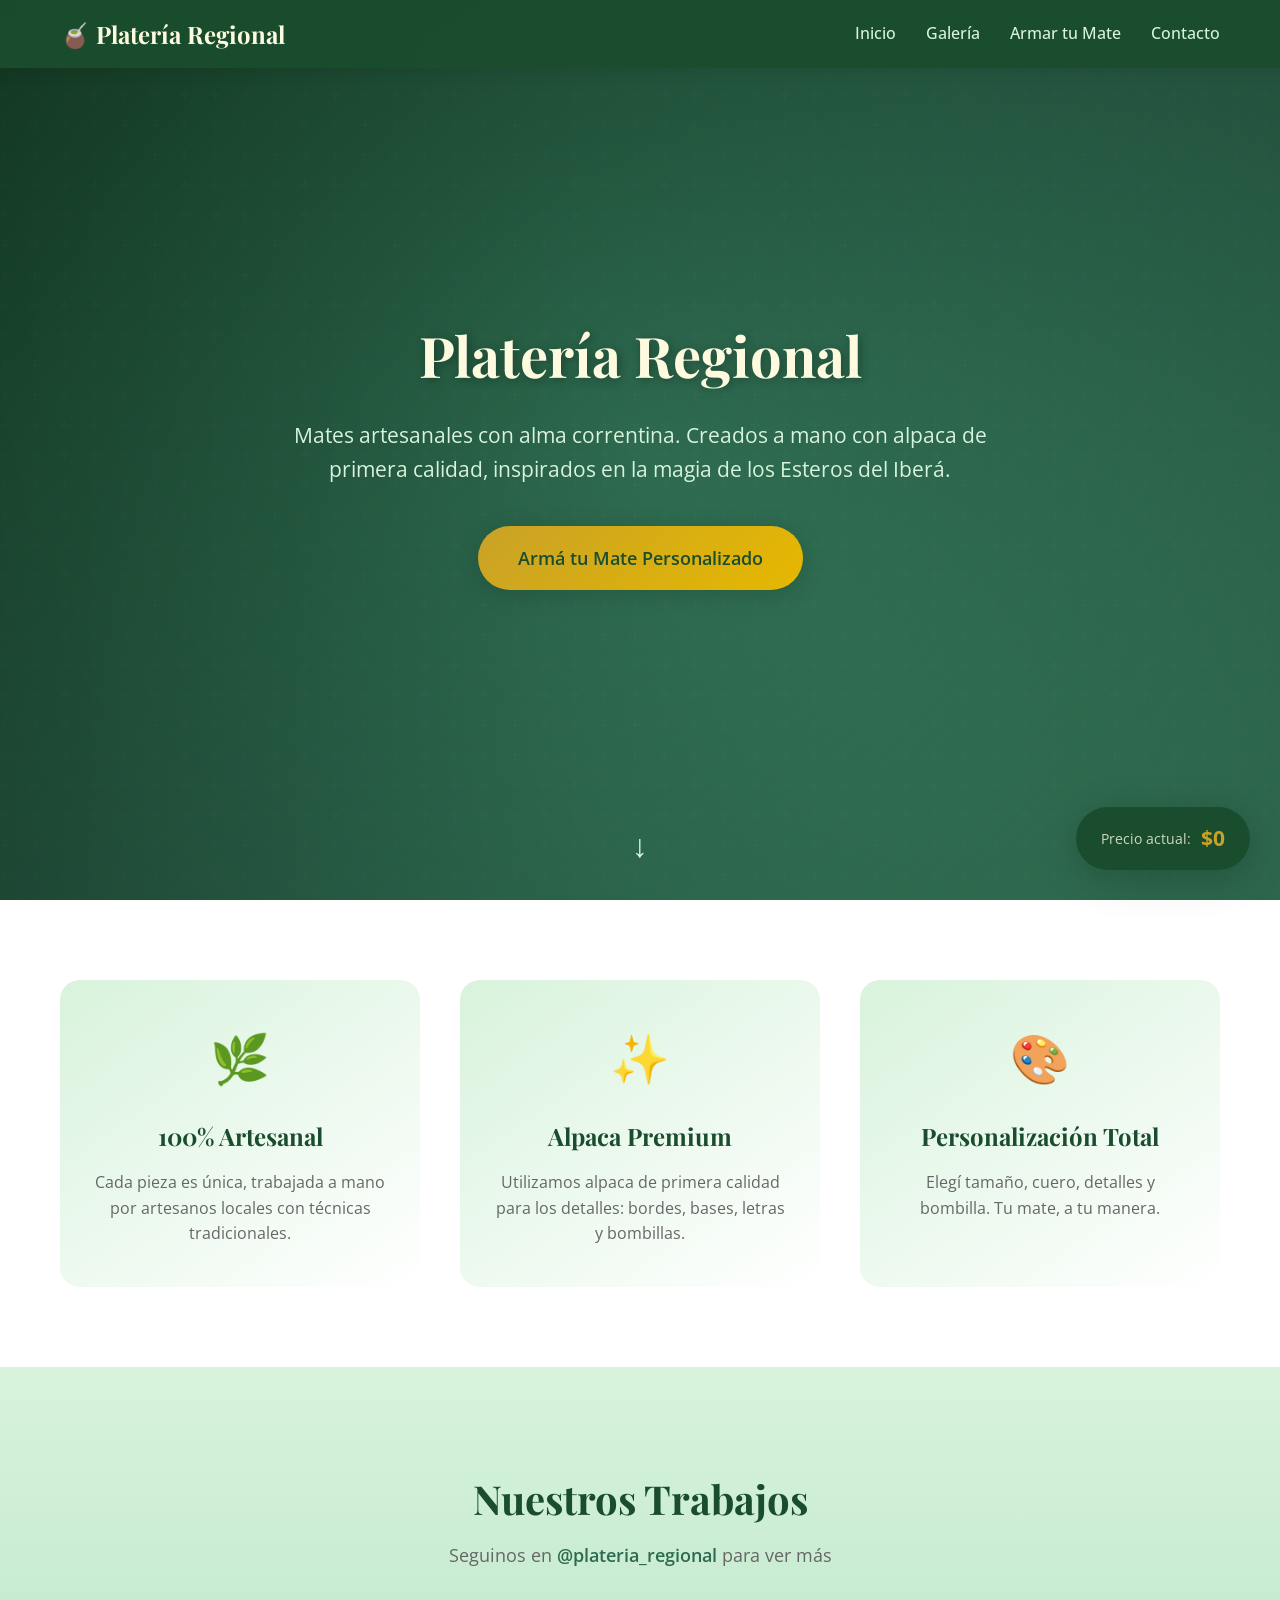
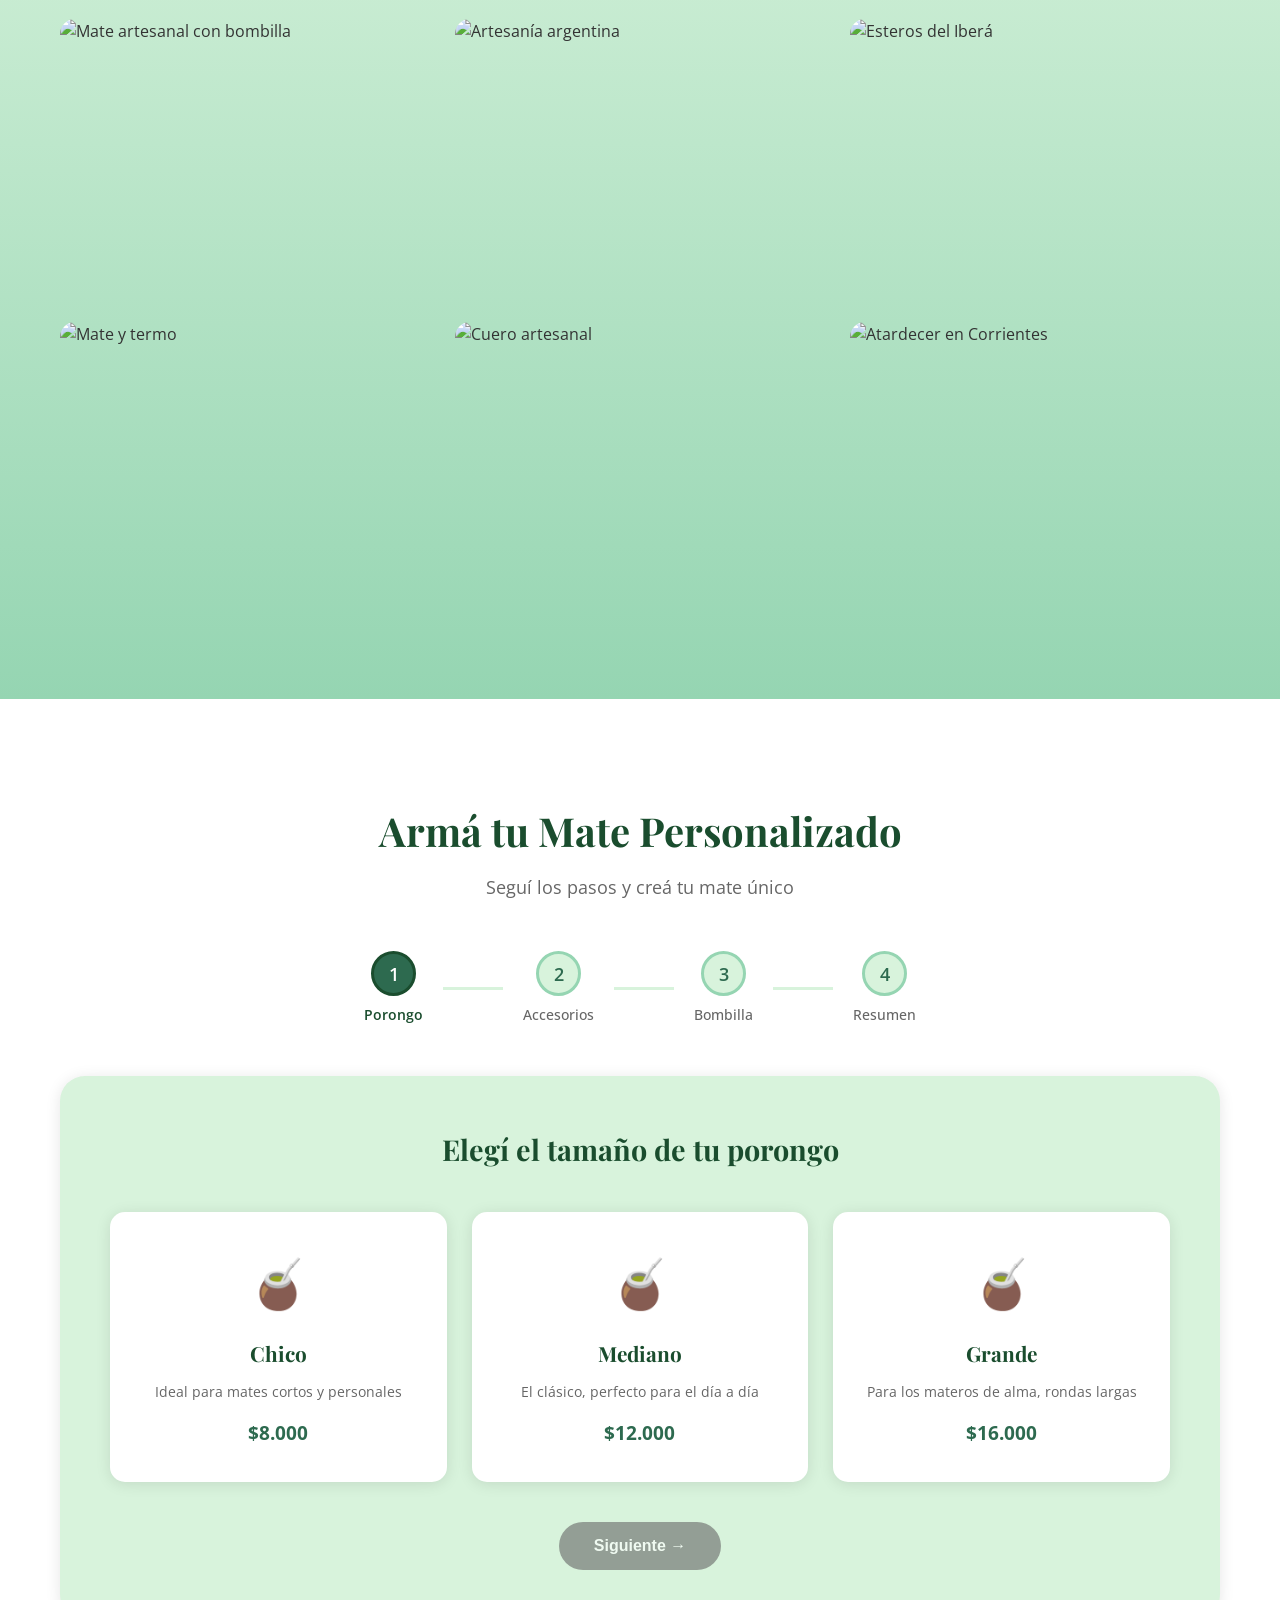
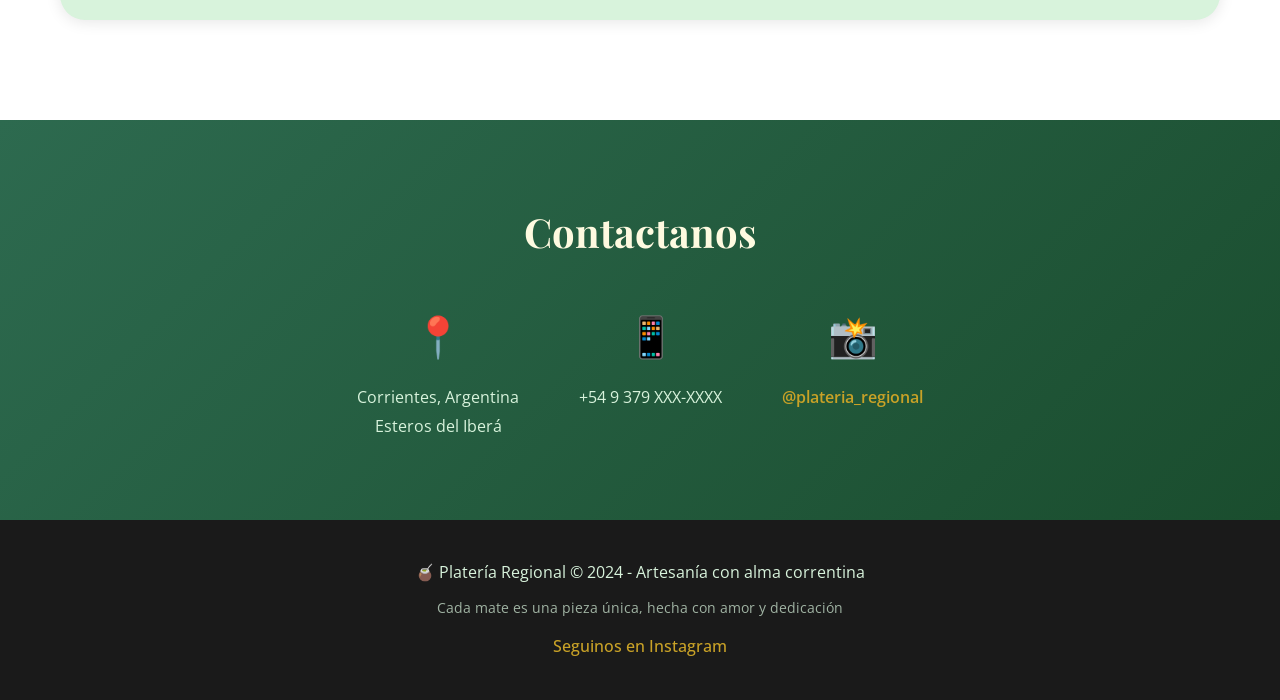
==== index.html @ 60c01aae "Platería Regional - página de venta de mates artesanales" ====
<!DOCTYPE html>
<html lang="es">
<head>
    <meta charset="UTF-8">
    <meta name="viewport" content="width=device-width, initial-scale=1.0">
    <title>Platería Regional - Mates Artesanales en Alpaca</title>
    <link rel="stylesheet" href="styles.css">
    <link rel="preconnect" href="https://fonts.googleapis.com">
    <link rel="preconnect" href="https://fonts.gstatic.com" crossorigin>
    <link href="https://fonts.googleapis.com/css2?family=Playfair+Display:wght@400;600;700&family=Open+Sans:wght@300;400;600&display=swap" rel="stylesheet">
</head>
<body>
    <!-- Navegación -->
    <nav class="navbar">
        <div class="nav-container">
            <a href="#" class="logo">🧉 Platería Regional</a>
            <ul class="nav-links">
                <li><a href="#inicio">Inicio</a></li>
                <li><a href="#galeria">Galería</a></li>
                <li><a href="#configurador">Armar tu Mate</a></li>
                <li><a href="#contacto">Contacto</a></li>
            </ul>
        </div>
    </nav>

    <!-- Hero Section -->
    <section id="inicio" class="hero">
        <div class="hero-overlay"></div>
        <div class="hero-content">
            <h1>Platería Regional</h1>
            <p>Mates artesanales con alma correntina. Creados a mano con alpaca de primera calidad, inspirados en la magia de los Esteros del Iberá.</p>
            <a href="#configurador" class="btn-primary">Armá tu Mate Personalizado</a>
        </div>
        <div class="scroll-indicator">
            <span>↓</span>
        </div>
    </section>

    <!-- Características -->
    <section class="features">
        <div class="container">
            <div class="feature">
                <div class="feature-icon">🌿</div>
                <h3>100% Artesanal</h3>
                <p>Cada pieza es única, trabajada a mano por artesanos locales con técnicas tradicionales.</p>
            </div>
            <div class="feature">
                <div class="feature-icon">✨</div>
                <h3>Alpaca Premium</h3>
                <p>Utilizamos alpaca de primera calidad para los detalles: bordes, bases, letras y bombillas.</p>
            </div>
            <div class="feature">
                <div class="feature-icon">🎨</div>
                <h3>Personalización Total</h3>
                <p>Elegí tamaño, cuero, detalles y bombilla. Tu mate, a tu manera.</p>
            </div>
        </div>
    </section>

    <!-- Galería -->
    <section id="galeria" class="gallery">
        <div class="container">
            <h2 class="section-title">Nuestros Trabajos</h2>
            <p class="section-subtitle">Seguinos en <a href="https://www.instagram.com/plateria_regional/" target="_blank" rel="noopener">@plateria_regional</a> para ver más</p>
            <div class="gallery-grid">
                <div class="gallery-item">
                    <img src="https://images.unsplash.com/photo-1585401738822-21e9e3a77b44?w=400&h=300&fit=crop" alt="Mate artesanal con bombilla">
                    <div class="gallery-overlay">
                        <span>Mates con detalles en alpaca</span>
                    </div>
                </div>
                <div class="gallery-item">
                    <img src="https://images.unsplash.com/photo-1558642452-9d2a7deb7f62?w=400&h=300&fit=crop" alt="Artesanía argentina">
                    <div class="gallery-overlay">
                        <span>Tradición en cada sorbo</span>
                    </div>
                </div>
                <div class="gallery-item">
                    <img src="https://images.unsplash.com/photo-1609205807107-2844b2d0cf04?w=400&h=300&fit=crop" alt="Esteros del Iberá">
                    <div class="gallery-overlay">
                        <span>Inspirados en el Iberá</span>
                    </div>
                </div>
                <div class="gallery-item">
                    <img src="https://images.unsplash.com/photo-1603569283847-aa295f0d016a?w=400&h=300&fit=crop" alt="Mate y termo">
                    <div class="gallery-overlay">
                        <span>El ritual del mate</span>
                    </div>
                </div>
                <div class="gallery-item">
                    <img src="https://images.unsplash.com/photo-1544550581-5f7ceaf7f992?w=400&h=300&fit=crop" alt="Cuero artesanal">
                    <div class="gallery-overlay">
                        <span>Forrado en cuero premium</span>
                    </div>
                </div>
                <div class="gallery-item">
                    <img src="https://images.unsplash.com/photo-1590080875515-8a3a8dc5735e?w=400&h=300&fit=crop" alt="Atardecer en Corrientes">
                    <div class="gallery-overlay">
                        <span>Atardeceres correntinos</span>
                    </div>
                </div>
            </div>
        </div>
    </section>

    <!-- Configurador de Mate -->
    <section id="configurador" class="configurator">
        <div class="container">
            <h2 class="section-title">Armá tu Mate Personalizado</h2>
            <p class="section-subtitle">Seguí los pasos y creá tu mate único</p>
            
            <!-- Progress Bar -->
            <div class="progress-bar">
                <div class="progress-step active" data-step="1">
                    <div class="step-number">1</div>
                    <span>Porongo</span>
                </div>
                <div class="progress-line"></div>
                <div class="progress-step" data-step="2">
                    <div class="step-number">2</div>
                    <span>Accesorios</span>
                </div>
                <div class="progress-line"></div>
                <div class="progress-step" data-step="3">
                    <div class="step-number">3</div>
                    <span>Bombilla</span>
                </div>
                <div class="progress-line"></div>
                <div class="progress-step" data-step="4">
                    <div class="step-number">4</div>
                    <span>Resumen</span>
                </div>
            </div>

            <!-- Configurator Steps -->
            <div class="configurator-content">
                <!-- Paso 1: Tamaño del Porongo -->
                <div class="config-step active" id="step1">
                    <h3>Elegí el tamaño de tu porongo</h3>
                    <div class="options-grid size-options">
                        <div class="option-card" data-value="chico" data-price="8000">
                            <div class="option-icon">🧉</div>
                            <h4>Chico</h4>
                            <p>Ideal para mates cortos y personales</p>
                            <span class="price">$8.000</span>
                        </div>
                        <div class="option-card" data-value="mediano" data-price="12000">
                            <div class="option-icon">🧉</div>
                            <h4>Mediano</h4>
                            <p>El clásico, perfecto para el día a día</p>
                            <span class="price">$12.000</span>
                        </div>
                        <div class="option-card" data-value="grande" data-price="16000">
                            <div class="option-icon">🧉</div>
                            <h4>Grande</h4>
                            <p>Para los materos de alma, rondas largas</p>
                            <span class="price">$16.000</span>
                        </div>
                    </div>
                    <div class="step-navigation">
                        <button type="button" class="btn-next" onclick="nextStep()" disabled>Siguiente →</button>
                    </div>
                </div>

                <!-- Paso 2: Accesorios de Alpaca -->
                <div class="config-step" id="step2">
                    <h3>Personalizá con accesorios de alpaca</h3>
                    
                    <div class="accessory-group">
                        <h4>Cuero</h4>
                        <div class="options-row">
                            <div class="option-card small" data-category="cuero" data-value="sin" data-price="0">
                                <span class="option-label">Sin cuero</span>
                                <span class="price">+$0</span>
                            </div>
                            <div class="option-card small" data-category="cuero" data-value="marron" data-price="3000">
                                <span class="option-label">🟤 Marrón</span>
                                <span class="price">+$3.000</span>
                            </div>
                            <div class="option-card small" data-category="cuero" data-value="negro" data-price="3000">
                                <span class="option-label">⚫ Negro</span>
                                <span class="price">+$3.000</span>
                            </div>
                            <div class="option-card small" data-category="cuero" data-value="natural" data-price="3500">
                                <span class="option-label">🟡 Natural</span>
                                <span class="price">+$3.500</span>
                            </div>
                        </div>
                    </div>

                    <div class="accessory-group">
                        <h4>Borde de Alpaca</h4>
                        <div class="options-row">
                            <div class="option-card small" data-category="borde" data-value="sin" data-price="0">
                                <span class="option-label">Sin borde</span>
                                <span class="price">+$0</span>
                            </div>
                            <div class="option-card small" data-category="borde" data-value="simple" data-price="2500">
                                <span class="option-label">✨ Simple</span>
                                <span class="price">+$2.500</span>
                            </div>
                            <div class="option-card small" data-category="borde" data-value="labrado" data-price="4000">
                                <span class="option-label">🌟 Labrado</span>
                                <span class="price">+$4.000</span>
                            </div>
                        </div>
                    </div>

                    <div class="accessory-group">
                        <h4>Base de Alpaca</h4>
                        <div class="options-row">
                            <div class="option-card small" data-category="base" data-value="sin" data-price="0">
                                <span class="option-label">Sin base</span>
                                <span class="price">+$0</span>
                            </div>
                            <div class="option-card small" data-category="base" data-value="simple" data-price="2000">
                                <span class="option-label">✨ Simple</span>
                                <span class="price">+$2.000</span>
                            </div>
                            <div class="option-card small" data-category="base" data-value="labrada" data-price="3500">
                                <span class="option-label">🌟 Labrada</span>
                                <span class="price">+$3.500</span>
                            </div>
                        </div>
                    </div>

                    <div class="accessory-group">
                        <h4>Letras en Alpaca</h4>
                        <div class="options-row letters-row">
                            <div class="option-card small" data-category="letras" data-value="sin" data-price="0">
                                <span class="option-label">Sin letras</span>
                                <span class="price">+$0</span>
                            </div>
                            <div class="option-card small" data-category="letras" data-value="1" data-price="1500">
                                <span class="option-label">1 Letra</span>
                                <span class="price">+$1.500</span>
                            </div>
                            <div class="option-card small" data-category="letras" data-value="2" data-price="2500">
                                <span class="option-label">2 Letras</span>
                                <span class="price">+$2.500</span>
                            </div>
                            <div class="option-card small" data-category="letras" data-value="3" data-price="3500">
                                <span class="option-label">3 Letras</span>
                                <span class="price">+$3.500</span>
                            </div>
                        </div>
                        <div class="letter-input hidden" id="letterInput">
                            <label>Ingresá las letras:</label>
                            <input type="text" id="letrasTexto" maxlength="3" placeholder="ABC">
                        </div>
                    </div>

                    <div class="step-navigation">
                        <button type="button" class="btn-prev" onclick="prevStep()">← Anterior</button>
                        <button type="button" class="btn-next" onclick="nextStep()">Siguiente →</button>
                    </div>
                </div>

                <!-- Paso 3: Bombilla -->
                <div class="config-step" id="step3">
                    <h3>Elegí tu bombilla de alpaca</h3>
                    
                    <div class="accessory-group">
                        <h4>Tipo de Bombilla</h4>
                        <div class="options-row">
                            <div class="option-card" data-category="bombilla-tipo" data-value="recta" data-price="4000">
                                <div class="option-icon">|</div>
                                <span class="option-label">Recta</span>
                                <span class="price">$4.000</span>
                            </div>
                            <div class="option-card" data-category="bombilla-tipo" data-value="doblada" data-price="4500">
                                <div class="option-icon">⌐</div>
                                <span class="option-label">Doblada</span>
                                <span class="price">$4.500</span>
                            </div>
                        </div>
                    </div>

                    <div class="accessory-group">
                        <h4>Esferas Decorativas</h4>
                        <div class="options-row">
                            <div class="option-card small" data-category="esferas" data-value="sin" data-price="0">
                                <span class="option-label">Sin esferas</span>
                                <span class="price">+$0</span>
                            </div>
                            <div class="option-card small" data-category="esferas" data-value="1" data-price="1000">
                                <span class="option-label">⚪ 1 Esfera</span>
                                <span class="price">+$1.000</span>
                            </div>
                            <div class="option-card small" data-category="esferas" data-value="2" data-price="1800">
                                <span class="option-label">⚪⚪ 2 Esferas</span>
                                <span class="price">+$1.800</span>
                            </div>
                        </div>
                    </div>

                    <div class="accessory-group hidden" id="esferaLetraGroup">
                        <h4>Letra en la Esfera</h4>
                        <div class="options-row">
                            <div class="option-card small" data-category="esfera-letra" data-value="sin" data-price="0">
                                <span class="option-label">Sin letra</span>
                                <span class="price">+$0</span>
                            </div>
                            <div class="option-card small" data-category="esfera-letra" data-value="con" data-price="800">
                                <span class="option-label">Con letra</span>
                                <span class="price">+$800</span>
                            </div>
                        </div>
                        <div class="letter-input hidden" id="esferaLetraInput">
                            <label>Letra para la esfera:</label>
                            <input type="text" id="esferaLetraTexto" maxlength="1" placeholder="A">
                        </div>
                    </div>

                    <div class="step-navigation">
                        <button type="button" class="btn-prev" onclick="prevStep()">← Anterior</button>
                        <button type="button" class="btn-next" onclick="nextStep()">Ver Resumen →</button>
                    </div>
                </div>

                <!-- Paso 4: Resumen y Formulario -->
                <div class="config-step" id="step4">
                    <div class="summary-form-container">
                        <div class="order-summary">
                            <h3>Resumen de tu Mate</h3>
                            <div class="summary-content" id="summaryContent">
                                <!-- Se llena dinámicamente -->
                            </div>
                            <div class="total-price">
                                <span>Total:</span>
                                <span id="totalPrice">$0</span>
                            </div>
                        </div>
                        
                        <div class="contact-form">
                            <h3>Completá tus datos</h3>
                            <form id="orderForm">
                                <div class="form-group">
                                    <label for="nombre">Nombre completo *</label>
                                    <input type="text" id="nombre" required>
                                </div>
                                <div class="form-group">
                                    <label for="email">Email *</label>
                                    <input type="email" id="email" required>
                                </div>
                                <div class="form-group">
                                    <label for="telefono">Teléfono *</label>
                                    <input type="tel" id="telefono" required>
                                </div>
                                <div class="form-group">
                                    <label for="direccion">Dirección de envío</label>
                                    <input type="text" id="direccion">
                                </div>
                                <div class="form-group">
                                    <label for="ciudad">Ciudad / Localidad</label>
                                    <input type="text" id="ciudad">
                                </div>
                                <div class="form-group">
                                    <label for="comentarios">Comentarios adicionales</label>
                                    <textarea id="comentarios" rows="3"></textarea>
                                </div>
                                <button type="submit" class="btn-submit">Enviar Pedido</button>
                            </form>
                        </div>
                    </div>
                    <div class="step-navigation">
                        <button type="button" class="btn-prev" onclick="prevStep()">← Modificar Selección</button>
                    </div>
                </div>
            </div>

            <!-- Precio Flotante -->
            <div class="floating-price">
                <span class="label">Precio actual:</span>
                <span class="amount" id="currentPrice">$0</span>
            </div>
        </div>
    </section>

    <!-- Contacto -->
    <section id="contacto" class="contact">
        <div class="container">
            <h2 class="section-title">Contactanos</h2>
            <div class="contact-info">
                <div class="contact-item">
                    <span class="contact-icon">📍</span>
                    <p>Corrientes, Argentina<br>Esteros del Iberá</p>
                </div>
                <div class="contact-item">
                    <span class="contact-icon">📱</span>
                    <p>+54 9 379 XXX-XXXX</p>
                </div>
                <div class="contact-item">
                    <span class="contact-icon">📸</span>
                    <p><a href="https://www.instagram.com/plateria_regional/" target="_blank" rel="noopener">@plateria_regional</a></p>
                </div>
            </div>
        </div>
    </section>

    <!-- Footer -->
    <footer class="footer">
        <div class="container">
            <p>🧉 Platería Regional © 2024 - Artesanía con alma correntina</p>
            <p class="footer-note">Cada mate es una pieza única, hecha con amor y dedicación</p>
            <p class="footer-social">
                <a href="https://www.instagram.com/plateria_regional/" target="_blank" rel="noopener">Seguinos en Instagram</a>
            </p>
        </div>
    </footer>

    <!-- Modal de Confirmación -->
    <div class="modal" id="confirmModal">
        <div class="modal-content">
            <div class="modal-icon">✅</div>
            <h3>¡Pedido Enviado!</h3>
            <p>Gracias por elegirnos. Nos pondremos en contacto pronto para coordinar los detalles de tu mate personalizado.</p>
            <button type="button" class="btn-primary" onclick="closeModal()">Cerrar</button>
        </div>
    </div>

    <script src="script.js"></script>
</body>
</html>
---- styles.css ----
/* ============================
   MATES DEL IBERÁ - Estilos
   Tema: Esteros del Iberá
   Colores: Verdes naturales
   ============================ */

:root {
    /* Paleta de colores Iberá */
    --verde-oscuro: #1a4d2e;
    --verde-medio: #2d6a4f;
    --verde-claro: #40916c;
    --verde-agua: #52b788;
    --verde-menta: #95d5b2;
    --verde-palido: #d8f3dc;
    --crema: #fefae0;
    --marron: #5c4033;
    --marron-claro: #8b7355;
    --dorado: #c9a227;
    --blanco: #ffffff;
    --negro: #1a1a1a;
    --gris-oscuro: #333333;
    --gris: #666666;
    
    /* Sombras */
    --sombra-suave: 0 2px 15px rgba(0, 0, 0, 0.1);
    --sombra-media: 0 4px 25px rgba(0, 0, 0, 0.15);
    --sombra-fuerte: 0 8px 40px rgba(0, 0, 0, 0.2);
    
    /* Transiciones */
    --transicion: all 0.3s ease;
}

* {
    margin: 0;
    padding: 0;
    box-sizing: border-box;
}

html {
    scroll-behavior: smooth;
}

body {
    font-family: 'Open Sans', sans-serif;
    color: var(--gris-oscuro);
    line-height: 1.6;
    background-color: var(--verde-palido);
}

h1, h2, h3, h4 {
    font-family: 'Playfair Display', serif;
    color: var(--verde-oscuro);
}

.container {
    max-width: 1200px;
    margin: 0 auto;
    padding: 0 20px;
}

/* ============================
   NAVEGACIÓN
   ============================ */

.navbar {
    position: fixed;
    top: 0;
    left: 0;
    right: 0;
    background: rgba(26, 77, 46, 0.95);
    backdrop-filter: blur(10px);
    z-index: 1000;
    padding: 15px 0;
    box-shadow: var(--sombra-suave);
}

.nav-container {
    max-width: 1200px;
    margin: 0 auto;
    padding: 0 20px;
    display: flex;
    justify-content: space-between;
    align-items: center;
}

.logo {
    font-family: 'Playfair Display', serif;
    font-size: 1.5rem;
    font-weight: 700;
    color: var(--crema);
    text-decoration: none;
}

.nav-links {
    display: flex;
    list-style: none;
    gap: 30px;
}

.nav-links a {
    color: var(--verde-palido);
    text-decoration: none;
    font-weight: 500;
    transition: var(--transicion);
    position: relative;
}

.nav-links a:hover {
    color: var(--dorado);
}

.nav-links a::after {
    content: '';
    position: absolute;
    bottom: -5px;
    left: 0;
    width: 0;
    height: 2px;
    background: var(--dorado);
    transition: var(--transicion);
}

.nav-links a:hover::after {
    width: 100%;
}

/* ============================
   HERO SECTION
   ============================ */

.hero {
    min-height: 100vh;
    display: flex;
    align-items: center;
    justify-content: center;
    position: relative;
    background: linear-gradient(135deg, var(--verde-oscuro) 0%, var(--verde-medio) 50%, var(--verde-claro) 100%);
    overflow: hidden;
}

.hero::before {
    content: '';
    position: absolute;
    top: 0;
    left: 0;
    right: 0;
    bottom: 0;
    background-image: url("data:image/svg+xml,%3Csvg width='60' height='60' viewBox='0 0 60 60' xmlns='http://www.w3.org/2000/svg'%3E%3Cg fill='none' fill-rule='evenodd'%3E%3Cg fill='%23ffffff' fill-opacity='0.05'%3E%3Cpath d='M36 34v-4h-2v4h-4v2h4v4h2v-4h4v-2h-4zm0-30V0h-2v4h-4v2h4v4h2V6h4V4h-4zM6 34v-4H4v4H0v2h4v4h2v-4h4v-2H6zM6 4V0H4v4H0v2h4v4h2V6h4V4H6z'/%3E%3C/g%3E%3C/g%3E%3C/svg%3E");
    opacity: 0.3;
}

.hero-overlay {
    position: absolute;
    top: 0;
    left: 0;
    right: 0;
    bottom: 0;
    background: radial-gradient(circle at center, transparent 0%, rgba(0, 0, 0, 0.3) 100%);
}

.hero-content {
    position: relative;
    text-align: center;
    padding: 20px;
    max-width: 800px;
}

.hero h1 {
    font-size: 3.5rem;
    color: var(--crema);
    margin-bottom: 20px;
    text-shadow: 2px 2px 10px rgba(0, 0, 0, 0.3);
    animation: fadeInUp 1s ease;
}

.hero p {
    font-size: 1.3rem;
    color: var(--verde-palido);
    margin-bottom: 40px;
    animation: fadeInUp 1s ease 0.2s both;
}

.btn-primary {
    display: inline-block;
    padding: 18px 40px;
    background: linear-gradient(135deg, var(--dorado) 0%, #e6b800 100%);
    color: var(--verde-oscuro);
    text-decoration: none;
    font-weight: 600;
    font-size: 1.1rem;
    border-radius: 50px;
    transition: var(--transicion);
    box-shadow: var(--sombra-media);
    animation: fadeInUp 1s ease 0.4s both;
    border: none;
    cursor: pointer;
}

.btn-primary:hover {
    transform: translateY(-3px);
    box-shadow: var(--sombra-fuerte);
    background: linear-gradient(135deg, #e6b800 0%, var(--dorado) 100%);
}

.scroll-indicator {
    position: absolute;
    bottom: 30px;
    left: 50%;
    transform: translateX(-50%);
    animation: bounce 2s infinite;
}

.scroll-indicator span {
    font-size: 2rem;
    color: var(--verde-palido);
}

@keyframes fadeInUp {
    from {
        opacity: 0;
        transform: translateY(30px);
    }
    to {
        opacity: 1;
        transform: translateY(0);
    }
}

@keyframes bounce {
    0%, 20%, 50%, 80%, 100% {
        transform: translateX(-50%) translateY(0);
    }
    40% {
        transform: translateX(-50%) translateY(-15px);
    }
    60% {
        transform: translateX(-50%) translateY(-7px);
    }
}

/* ============================
   CARACTERÍSTICAS
   ============================ */

.features {
    padding: 80px 0;
    background: var(--blanco);
}

.features .container {
    display: grid;
    grid-template-columns: repeat(auto-fit, minmax(280px, 1fr));
    gap: 40px;
}

.feature {
    text-align: center;
    padding: 40px 30px;
    border-radius: 20px;
    background: linear-gradient(145deg, var(--verde-palido) 0%, var(--blanco) 100%);
    transition: var(--transicion);
}

.feature:hover {
    transform: translateY(-10px);
    box-shadow: var(--sombra-media);
}

.feature-icon {
    font-size: 3rem;
    margin-bottom: 20px;
}

.feature h3 {
    font-size: 1.5rem;
    margin-bottom: 15px;
    color: var(--verde-oscuro);
}

.feature p {
    color: var(--gris);
}

/* ============================
   GALERÍA
   ============================ */

.gallery {
    padding: 100px 0;
    background: linear-gradient(180deg, var(--verde-palido) 0%, var(--verde-menta) 100%);
}

.section-title {
    text-align: center;
    font-size: 2.5rem;
    margin-bottom: 10px;
    color: var(--verde-oscuro);
}

.section-subtitle {
    text-align: center;
    color: var(--gris);
    font-size: 1.1rem;
    margin-bottom: 50px;
}

.section-subtitle a {
    color: var(--verde-medio);
    text-decoration: none;
    font-weight: 600;
    transition: var(--transicion);
}

.section-subtitle a:hover {
    color: var(--verde-oscuro);
    text-decoration: underline;
}

.gallery-grid {
    display: grid;
    grid-template-columns: repeat(auto-fit, minmax(300px, 1fr));
    gap: 25px;
}

.gallery-item {
    position: relative;
    border-radius: 15px;
    overflow: hidden;
    cursor: pointer;
    aspect-ratio: 4/3;
}

.gallery-item img {
    width: 100%;
    height: 100%;
    object-fit: cover;
    transition: var(--transicion);
}

.gallery-overlay {
    position: absolute;
    bottom: 0;
    left: 0;
    right: 0;
    padding: 20px;
    background: linear-gradient(transparent, rgba(26, 77, 46, 0.9));
    transform: translateY(100%);
    transition: var(--transicion);
}

.gallery-overlay span {
    color: var(--crema);
    font-weight: 500;
}

.gallery-item:hover img {
    transform: scale(1.1);
}

.gallery-item:hover .gallery-overlay {
    transform: translateY(0);
}

/* ============================
   CONFIGURADOR
   ============================ */

.configurator {
    padding: 100px 0;
    background: var(--blanco);
    position: relative;
}

/* Progress Bar */
.progress-bar {
    display: flex;
    justify-content: center;
    align-items: center;
    margin-bottom: 50px;
    flex-wrap: wrap;
    gap: 10px;
}

.progress-step {
    display: flex;
    flex-direction: column;
    align-items: center;
    gap: 8px;
}

.step-number {
    width: 45px;
    height: 45px;
    border-radius: 50%;
    background: var(--verde-palido);
    color: var(--verde-medio);
    display: flex;
    align-items: center;
    justify-content: center;
    font-weight: 600;
    font-size: 1.1rem;
    transition: var(--transicion);
    border: 3px solid var(--verde-menta);
}

.progress-step.active .step-number,
.progress-step.completed .step-number {
    background: var(--verde-medio);
    color: var(--blanco);
    border-color: var(--verde-oscuro);
}

.progress-step span {
    font-size: 0.85rem;
    color: var(--gris);
    font-weight: 500;
}

.progress-step.active span {
    color: var(--verde-oscuro);
    font-weight: 600;
}

.progress-line {
    width: 60px;
    height: 3px;
    background: var(--verde-palido);
    margin: 0 10px;
}

/* Configurator Content */
.configurator-content {
    background: var(--verde-palido);
    border-radius: 25px;
    padding: 50px;
    box-shadow: var(--sombra-suave);
}

.config-step {
    display: none;
}

.config-step.active {
    display: block;
    animation: fadeInUp 0.5s ease;
}

.config-step h3 {
    text-align: center;
    font-size: 1.8rem;
    margin-bottom: 40px;
    color: var(--verde-oscuro);
}

/* Options Grid */
.options-grid {
    display: grid;
    grid-template-columns: repeat(auto-fit, minmax(200px, 1fr));
    gap: 25px;
    margin-bottom: 40px;
}

.options-row {
    display: flex;
    flex-wrap: wrap;
    gap: 15px;
    justify-content: center;
    margin-bottom: 20px;
}

.option-card {
    background: var(--blanco);
    border-radius: 15px;
    padding: 30px 20px;
    text-align: center;
    cursor: pointer;
    transition: var(--transicion);
    border: 3px solid transparent;
    box-shadow: var(--sombra-suave);
}

.option-card:hover {
    transform: translateY(-5px);
    box-shadow: var(--sombra-media);
    border-color: var(--verde-agua);
}

.option-card.selected {
    border-color: var(--verde-medio);
    background: linear-gradient(145deg, var(--verde-palido) 0%, var(--blanco) 100%);
}

.option-card.small {
    padding: 15px 20px;
    flex: 1;
    min-width: 120px;
    max-width: 180px;
}

.option-icon {
    font-size: 3rem;
    margin-bottom: 15px;
}

.option-card h4 {
    font-size: 1.3rem;
    margin-bottom: 10px;
    color: var(--verde-oscuro);
}

.option-card p {
    font-size: 0.9rem;
    color: var(--gris);
    margin-bottom: 15px;
}

.option-card .price {
    display: block;
    font-size: 1.2rem;
    font-weight: 700;
    color: var(--verde-medio);
}

.option-card.small .price {
    font-size: 0.95rem;
}

.option-label {
    display: block;
    font-weight: 500;
    margin-bottom: 5px;
    color: var(--gris-oscuro);
}

/* Accessory Groups */
.accessory-group {
    margin-bottom: 35px;
}

.accessory-group h4 {
    text-align: center;
    font-size: 1.2rem;
    margin-bottom: 15px;
    color: var(--verde-oscuro);
}

/* Letter Input */
.letter-input {
    text-align: center;
    margin-top: 15px;
}

.letter-input.hidden {
    display: none;
}

.letter-input label {
    display: block;
    margin-bottom: 8px;
    color: var(--gris);
}

.letter-input input {
    padding: 12px 20px;
    font-size: 1.2rem;
    text-align: center;
    text-transform: uppercase;
    border: 2px solid var(--verde-menta);
    border-radius: 10px;
    width: 120px;
    transition: var(--transicion);
}

.letter-input input:focus {
    outline: none;
    border-color: var(--verde-medio);
    box-shadow: 0 0 0 3px rgba(45, 106, 79, 0.2);
}

/* Step Navigation */
.step-navigation {
    display: flex;
    justify-content: center;
    gap: 20px;
    margin-top: 40px;
}

.btn-prev, .btn-next {
    padding: 15px 35px;
    font-size: 1rem;
    font-weight: 600;
    border-radius: 50px;
    cursor: pointer;
    transition: var(--transicion);
    border: none;
}

.btn-prev {
    background: var(--blanco);
    color: var(--verde-medio);
    border: 2px solid var(--verde-medio);
}

.btn-prev:hover {
    background: var(--verde-palido);
}

.btn-next {
    background: var(--verde-medio);
    color: var(--blanco);
}

.btn-next:hover:not(:disabled) {
    background: var(--verde-oscuro);
    transform: translateY(-2px);
}

.btn-next:disabled {
    background: var(--gris);
    cursor: not-allowed;
    opacity: 0.6;
}

/* ============================
   RESUMEN Y FORMULARIO
   ============================ */

.summary-form-container {
    display: grid;
    grid-template-columns: 1fr 1fr;
    gap: 40px;
}

.order-summary {
    background: var(--blanco);
    border-radius: 20px;
    padding: 30px;
    box-shadow: var(--sombra-suave);
}

.order-summary h3 {
    font-size: 1.5rem;
    margin-bottom: 25px;
    padding-bottom: 15px;
    border-bottom: 2px solid var(--verde-palido);
}

.summary-content {
    margin-bottom: 25px;
}

.summary-item {
    display: flex;
    justify-content: space-between;
    padding: 12px 0;
    border-bottom: 1px solid var(--verde-palido);
}

.summary-item .label {
    color: var(--gris);
}

.summary-item .value {
    font-weight: 600;
    color: var(--verde-oscuro);
}

.total-price {
    display: flex;
    justify-content: space-between;
    font-size: 1.5rem;
    font-weight: 700;
    color: var(--verde-oscuro);
    padding-top: 20px;
    border-top: 3px solid var(--verde-medio);
}

.contact-form {
    background: var(--blanco);
    border-radius: 20px;
    padding: 30px;
    box-shadow: var(--sombra-suave);
}

.contact-form h3 {
    font-size: 1.5rem;
    margin-bottom: 25px;
    padding-bottom: 15px;
    border-bottom: 2px solid var(--verde-palido);
}

.form-group {
    margin-bottom: 20px;
}

.form-group label {
    display: block;
    margin-bottom: 8px;
    font-weight: 500;
    color: var(--gris-oscuro);
}

.form-group input,
.form-group textarea {
    width: 100%;
    padding: 14px 18px;
    font-size: 1rem;
    border: 2px solid var(--verde-palido);
    border-radius: 10px;
    transition: var(--transicion);
    font-family: 'Open Sans', sans-serif;
}

.form-group input:focus,
.form-group textarea:focus {
    outline: none;
    border-color: var(--verde-medio);
    box-shadow: 0 0 0 3px rgba(45, 106, 79, 0.2);
}

.btn-submit {
    width: 100%;
    padding: 18px;
    font-size: 1.1rem;
    font-weight: 600;
    background: linear-gradient(135deg, var(--verde-medio) 0%, var(--verde-claro) 100%);
    color: var(--blanco);
    border: none;
    border-radius: 50px;
    cursor: pointer;
    transition: var(--transicion);
}

.btn-submit:hover {
    background: linear-gradient(135deg, var(--verde-oscuro) 0%, var(--verde-medio) 100%);
    transform: translateY(-2px);
    box-shadow: var(--sombra-media);
}

/* Floating Price */
.floating-price {
    position: fixed;
    bottom: 30px;
    right: 30px;
    background: var(--verde-oscuro);
    color: var(--crema);
    padding: 15px 25px;
    border-radius: 50px;
    box-shadow: var(--sombra-fuerte);
    z-index: 100;
    display: flex;
    align-items: center;
    gap: 10px;
}

.floating-price .label {
    font-size: 0.9rem;
    opacity: 0.8;
}

.floating-price .amount {
    font-size: 1.3rem;
    font-weight: 700;
    color: var(--dorado);
}

/* ============================
   CONTACTO
   ============================ */

.contact {
    padding: 80px 0;
    background: linear-gradient(135deg, var(--verde-medio) 0%, var(--verde-oscuro) 100%);
    color: var(--blanco);
}

.contact .section-title {
    color: var(--crema);
}

.contact-info {
    display: flex;
    justify-content: center;
    gap: 60px;
    flex-wrap: wrap;
    margin-top: 40px;
}

.contact-item {
    text-align: center;
}

.contact-icon {
    font-size: 2.5rem;
    display: block;
    margin-bottom: 15px;
}

.contact-item p {
    color: var(--verde-palido);
    line-height: 1.8;
}

.contact-item a {
    color: var(--dorado);
    text-decoration: none;
    font-weight: 600;
    transition: var(--transicion);
}

.contact-item a:hover {
    color: var(--crema);
    text-decoration: underline;
}

/* ============================
   FOOTER
   ============================ */

.footer {
    background: var(--negro);
    color: var(--verde-palido);
    text-align: center;
    padding: 40px 20px;
}

.footer-note {
    font-size: 0.9rem;
    opacity: 0.7;
    margin-top: 10px;
}

.footer-social {
    margin-top: 15px;
}

.footer-social a {
    color: var(--dorado);
    text-decoration: none;
    font-weight: 500;
    transition: var(--transicion);
}

.footer-social a:hover {
    color: var(--verde-menta);
    text-decoration: underline;
}

/* ============================
   MODAL
   ============================ */

.modal {
    display: none;
    position: fixed;
    top: 0;
    left: 0;
    right: 0;
    bottom: 0;
    background: rgba(0, 0, 0, 0.7);
    z-index: 2000;
    align-items: center;
    justify-content: center;
}

.modal.active {
    display: flex;
}

.modal-content {
    background: var(--blanco);
    padding: 50px;
    border-radius: 25px;
    text-align: center;
    max-width: 450px;
    animation: fadeInUp 0.3s ease;
}

.modal-icon {
    font-size: 4rem;
    margin-bottom: 20px;
}

.modal-content h3 {
    font-size: 1.8rem;
    margin-bottom: 15px;
}

.modal-content p {
    color: var(--gris);
    margin-bottom: 30px;
}

/* ============================
   UTILIDADES
   ============================ */

.hidden {
    display: none !important;
}

/* ============================
   RESPONSIVE
   ============================ */

@media (max-width: 768px) {
    .hero h1 {
        font-size: 2.2rem;
    }
    
    .hero p {
        font-size: 1rem;
    }
    
    .nav-links {
        display: none;
    }
    
    .section-title {
        font-size: 2rem;
    }
    
    .configurator-content {
        padding: 30px 20px;
    }
    
    .progress-bar {
        gap: 5px;
    }
    
    .progress-line {
        width: 30px;
    }
    
    .step-number {
        width: 35px;
        height: 35px;
        font-size: 0.95rem;
    }
    
    .progress-step span {
        font-size: 0.75rem;
    }
    
    .summary-form-container {
        grid-template-columns: 1fr;
    }
    
    .options-grid {
        grid-template-columns: 1fr;
    }
    
    .option-card.small {
        min-width: 100px;
    }
    
    .floating-price {
        bottom: 15px;
        right: 15px;
        padding: 10px 18px;
    }
    
    .floating-price .amount {
        font-size: 1.1rem;
    }
    
    .contact-info {
        gap: 30px;
    }
}

@media (max-width: 480px) {
    .hero h1 {
        font-size: 1.8rem;
    }
    
    .btn-primary {
        padding: 15px 30px;
        font-size: 1rem;
    }
    
    .options-row {
        flex-direction: column;
        align-items: center;
    }
    
    .option-card.small {
        width: 100%;
        max-width: 100%;
    }
    
    .step-navigation {
        flex-direction: column;
    }
    
    .btn-prev, .btn-next {
        width: 100%;
    }
}
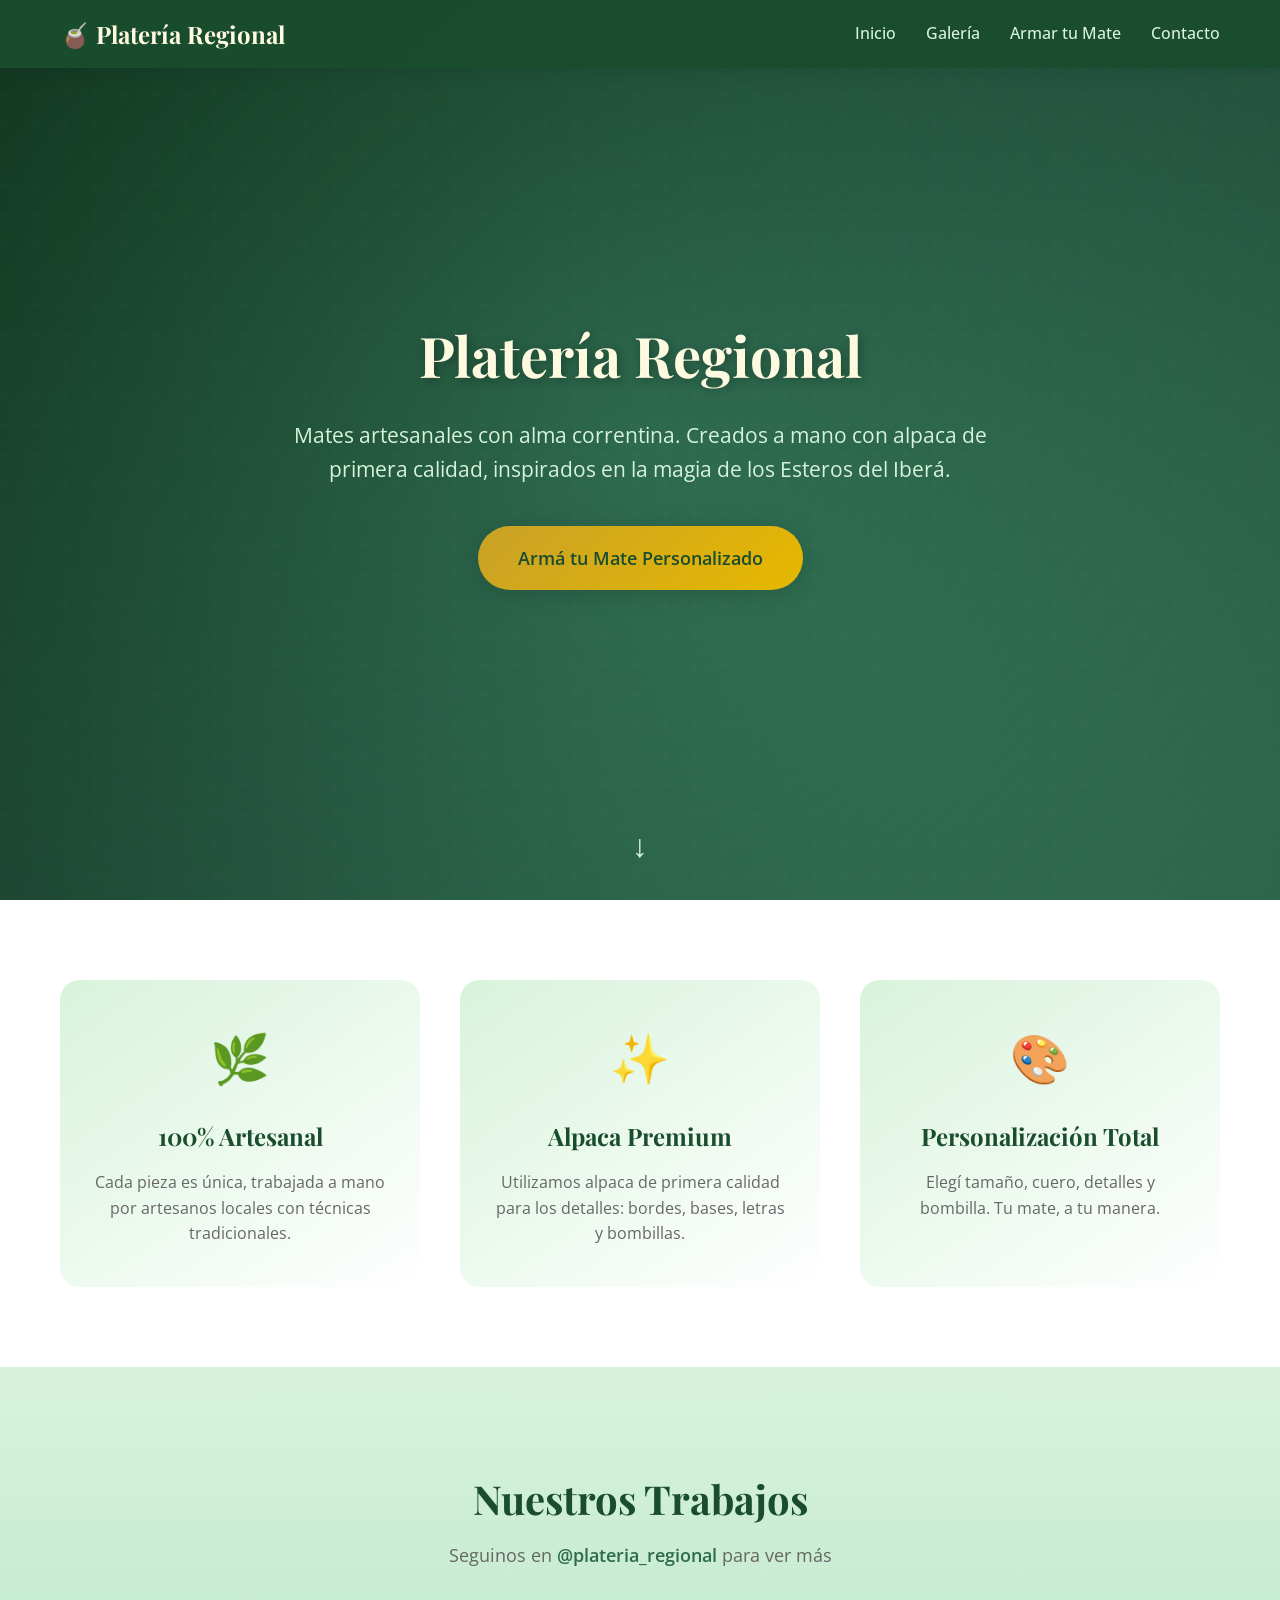
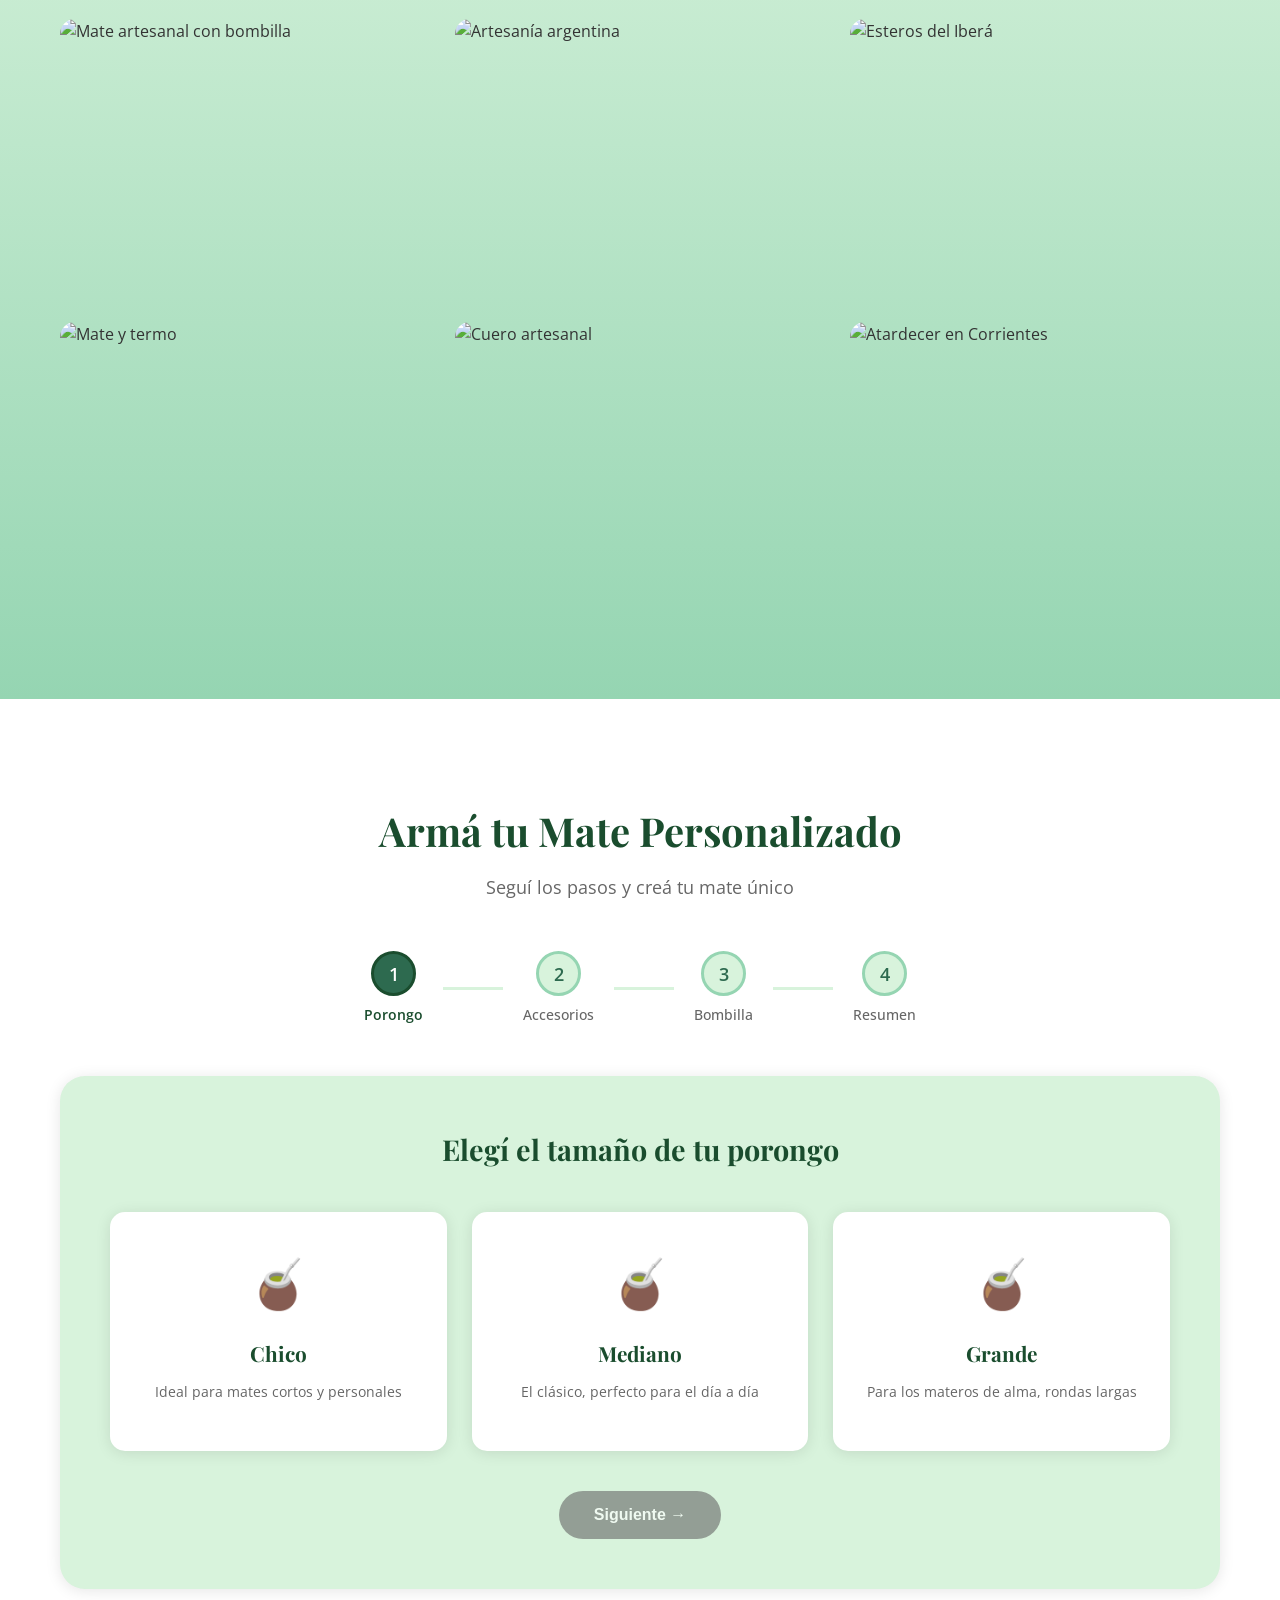
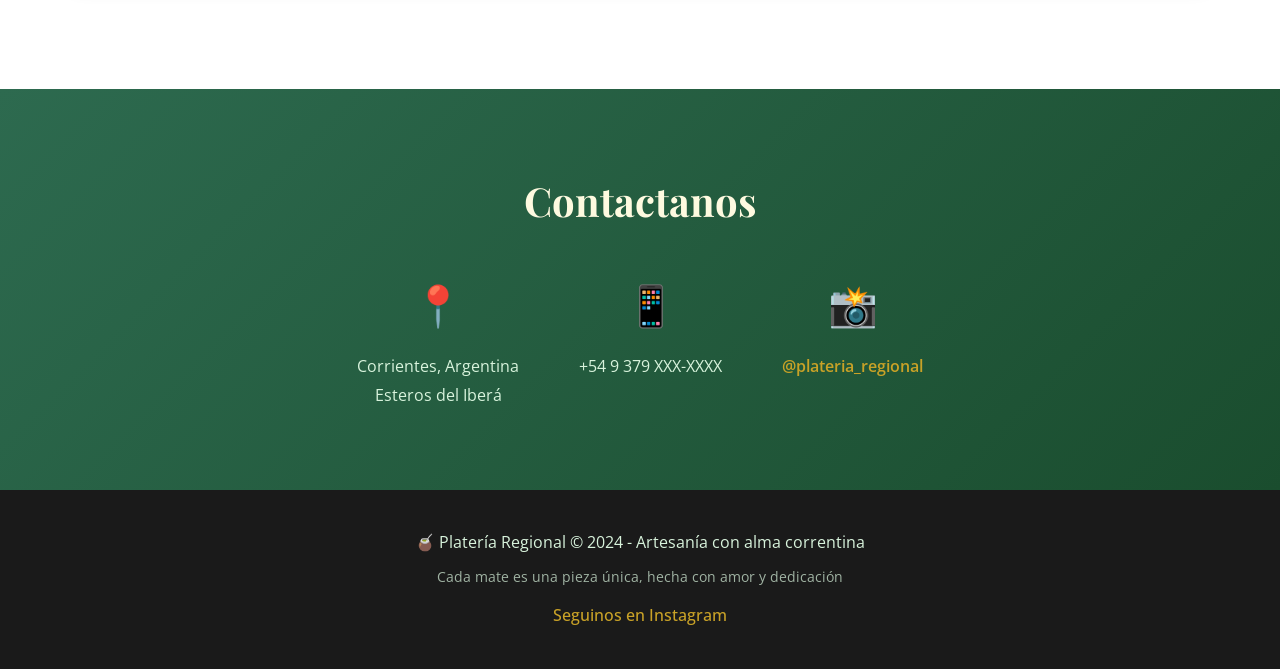
==== commit 1192bf5b: "Quitar precios individuales, mostrar solo precio final en resumen" ====
--- a/index.html
+++ b/index.html
@@ -142,19 +142,16 @@
                             <div class="option-icon">🧉</div>
                             <h4>Chico</h4>
                             <p>Ideal para mates cortos y personales</p>
-                            <span class="price">$8.000</span>
                         </div>
                         <div class="option-card" data-value="mediano" data-price="12000">
                             <div class="option-icon">🧉</div>
                             <h4>Mediano</h4>
                             <p>El clásico, perfecto para el día a día</p>
-                            <span class="price">$12.000</span>
                         </div>
                         <div class="option-card" data-value="grande" data-price="16000">
                             <div class="option-icon">🧉</div>
                             <h4>Grande</h4>
                             <p>Para los materos de alma, rondas largas</p>
-                            <span class="price">$16.000</span>
                         </div>
                     </div>
                     <div class="step-navigation">
@@ -171,19 +168,15 @@
                         <div class="options-row">
                             <div class="option-card small" data-category="cuero" data-value="sin" data-price="0">
                                 <span class="option-label">Sin cuero</span>
-                                <span class="price">+$0</span>
                             </div>
                             <div class="option-card small" data-category="cuero" data-value="marron" data-price="3000">
                                 <span class="option-label">🟤 Marrón</span>
-                                <span class="price">+$3.000</span>
                             </div>
                             <div class="option-card small" data-category="cuero" data-value="negro" data-price="3000">
                                 <span class="option-label">⚫ Negro</span>
-                                <span class="price">+$3.000</span>
                             </div>
                             <div class="option-card small" data-category="cuero" data-value="natural" data-price="3500">
                                 <span class="option-label">🟡 Natural</span>
-                                <span class="price">+$3.500</span>
                             </div>
                         </div>
                     </div>
@@ -193,15 +186,12 @@
                         <div class="options-row">
                             <div class="option-card small" data-category="borde" data-value="sin" data-price="0">
                                 <span class="option-label">Sin borde</span>
-                                <span class="price">+$0</span>
                             </div>
                             <div class="option-card small" data-category="borde" data-value="simple" data-price="2500">
                                 <span class="option-label">✨ Simple</span>
-                                <span class="price">+$2.500</span>
                             </div>
                             <div class="option-card small" data-category="borde" data-value="labrado" data-price="4000">
                                 <span class="option-label">🌟 Labrado</span>
-                                <span class="price">+$4.000</span>
                             </div>
                         </div>
                     </div>
@@ -211,15 +201,12 @@
                         <div class="options-row">
                             <div class="option-card small" data-category="base" data-value="sin" data-price="0">
                                 <span class="option-label">Sin base</span>
-                                <span class="price">+$0</span>
                             </div>
                             <div class="option-card small" data-category="base" data-value="simple" data-price="2000">
                                 <span class="option-label">✨ Simple</span>
-                                <span class="price">+$2.000</span>
                             </div>
                             <div class="option-card small" data-category="base" data-value="labrada" data-price="3500">
                                 <span class="option-label">🌟 Labrada</span>
-                                <span class="price">+$3.500</span>
                             </div>
                         </div>
                     </div>
@@ -229,19 +216,15 @@
                         <div class="options-row letters-row">
                             <div class="option-card small" data-category="letras" data-value="sin" data-price="0">
                                 <span class="option-label">Sin letras</span>
-                                <span class="price">+$0</span>
                             </div>
                             <div class="option-card small" data-category="letras" data-value="1" data-price="1500">
                                 <span class="option-label">1 Letra</span>
-                                <span class="price">+$1.500</span>
                             </div>
                             <div class="option-card small" data-category="letras" data-value="2" data-price="2500">
                                 <span class="option-label">2 Letras</span>
-                                <span class="price">+$2.500</span>
                             </div>
                             <div class="option-card small" data-category="letras" data-value="3" data-price="3500">
                                 <span class="option-label">3 Letras</span>
-                                <span class="price">+$3.500</span>
                             </div>
                         </div>
                         <div class="letter-input hidden" id="letterInput">
@@ -266,12 +249,10 @@
                             <div class="option-card" data-category="bombilla-tipo" data-value="recta" data-price="4000">
                                 <div class="option-icon">|</div>
                                 <span class="option-label">Recta</span>
-                                <span class="price">$4.000</span>
                             </div>
                             <div class="option-card" data-category="bombilla-tipo" data-value="doblada" data-price="4500">
                                 <div class="option-icon">⌐</div>
                                 <span class="option-label">Doblada</span>
-                                <span class="price">$4.500</span>
                             </div>
                         </div>
                     </div>
@@ -281,15 +262,12 @@
                         <div class="options-row">
                             <div class="option-card small" data-category="esferas" data-value="sin" data-price="0">
                                 <span class="option-label">Sin esferas</span>
-                                <span class="price">+$0</span>
                             </div>
                             <div class="option-card small" data-category="esferas" data-value="1" data-price="1000">
                                 <span class="option-label">⚪ 1 Esfera</span>
-                                <span class="price">+$1.000</span>
                             </div>
                             <div class="option-card small" data-category="esferas" data-value="2" data-price="1800">
                                 <span class="option-label">⚪⚪ 2 Esferas</span>
-                                <span class="price">+$1.800</span>
                             </div>
                         </div>
                     </div>
@@ -299,11 +277,9 @@
                         <div class="options-row">
                             <div class="option-card small" data-category="esfera-letra" data-value="sin" data-price="0">
                                 <span class="option-label">Sin letra</span>
-                                <span class="price">+$0</span>
                             </div>
                             <div class="option-card small" data-category="esfera-letra" data-value="con" data-price="800">
                                 <span class="option-label">Con letra</span>
-                                <span class="price">+$800</span>
                             </div>
                         </div>
                         <div class="letter-input hidden" id="esferaLetraInput">
@@ -368,12 +344,6 @@
                     </div>
                 </div>
             </div>
-
-            <!-- Precio Flotante -->
-            <div class="floating-price">
-                <span class="label">Precio actual:</span>
-                <span class="amount" id="currentPrice">$0</span>
-            </div>
         </div>
     </section>
 
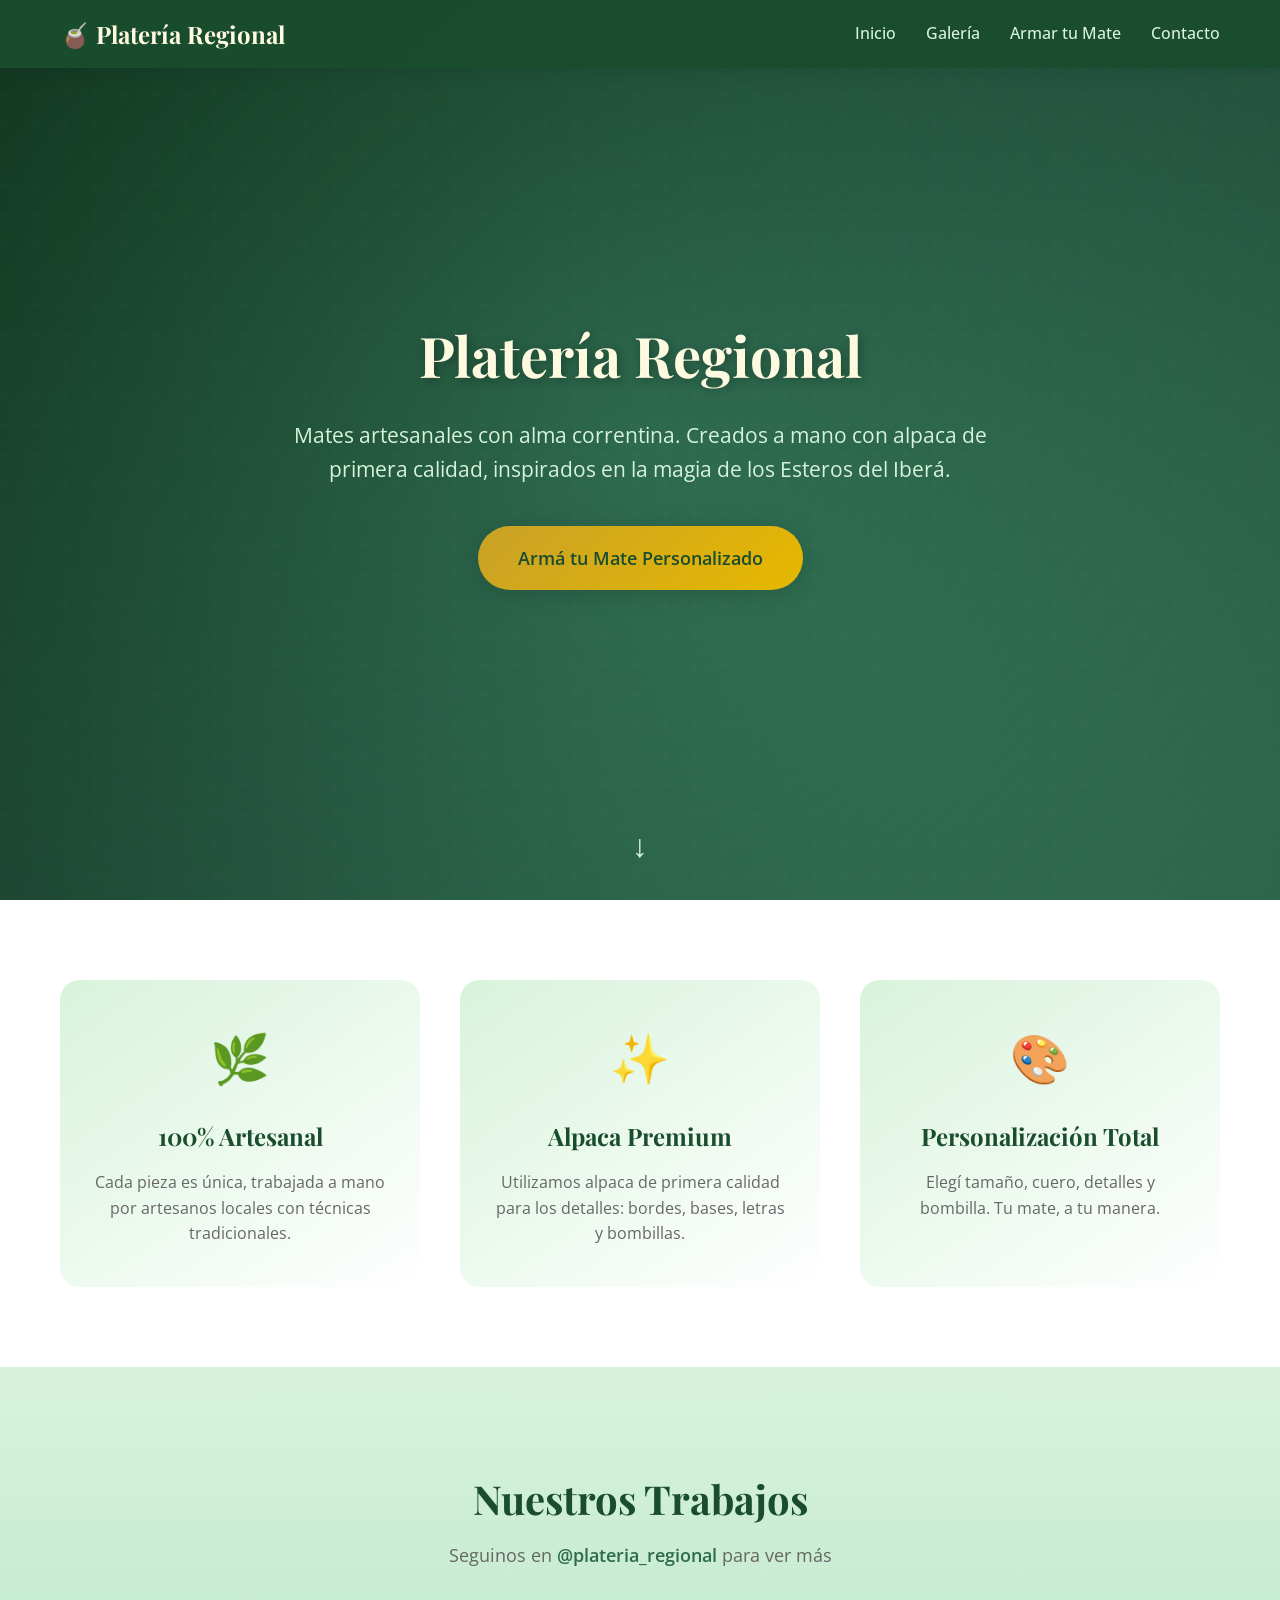
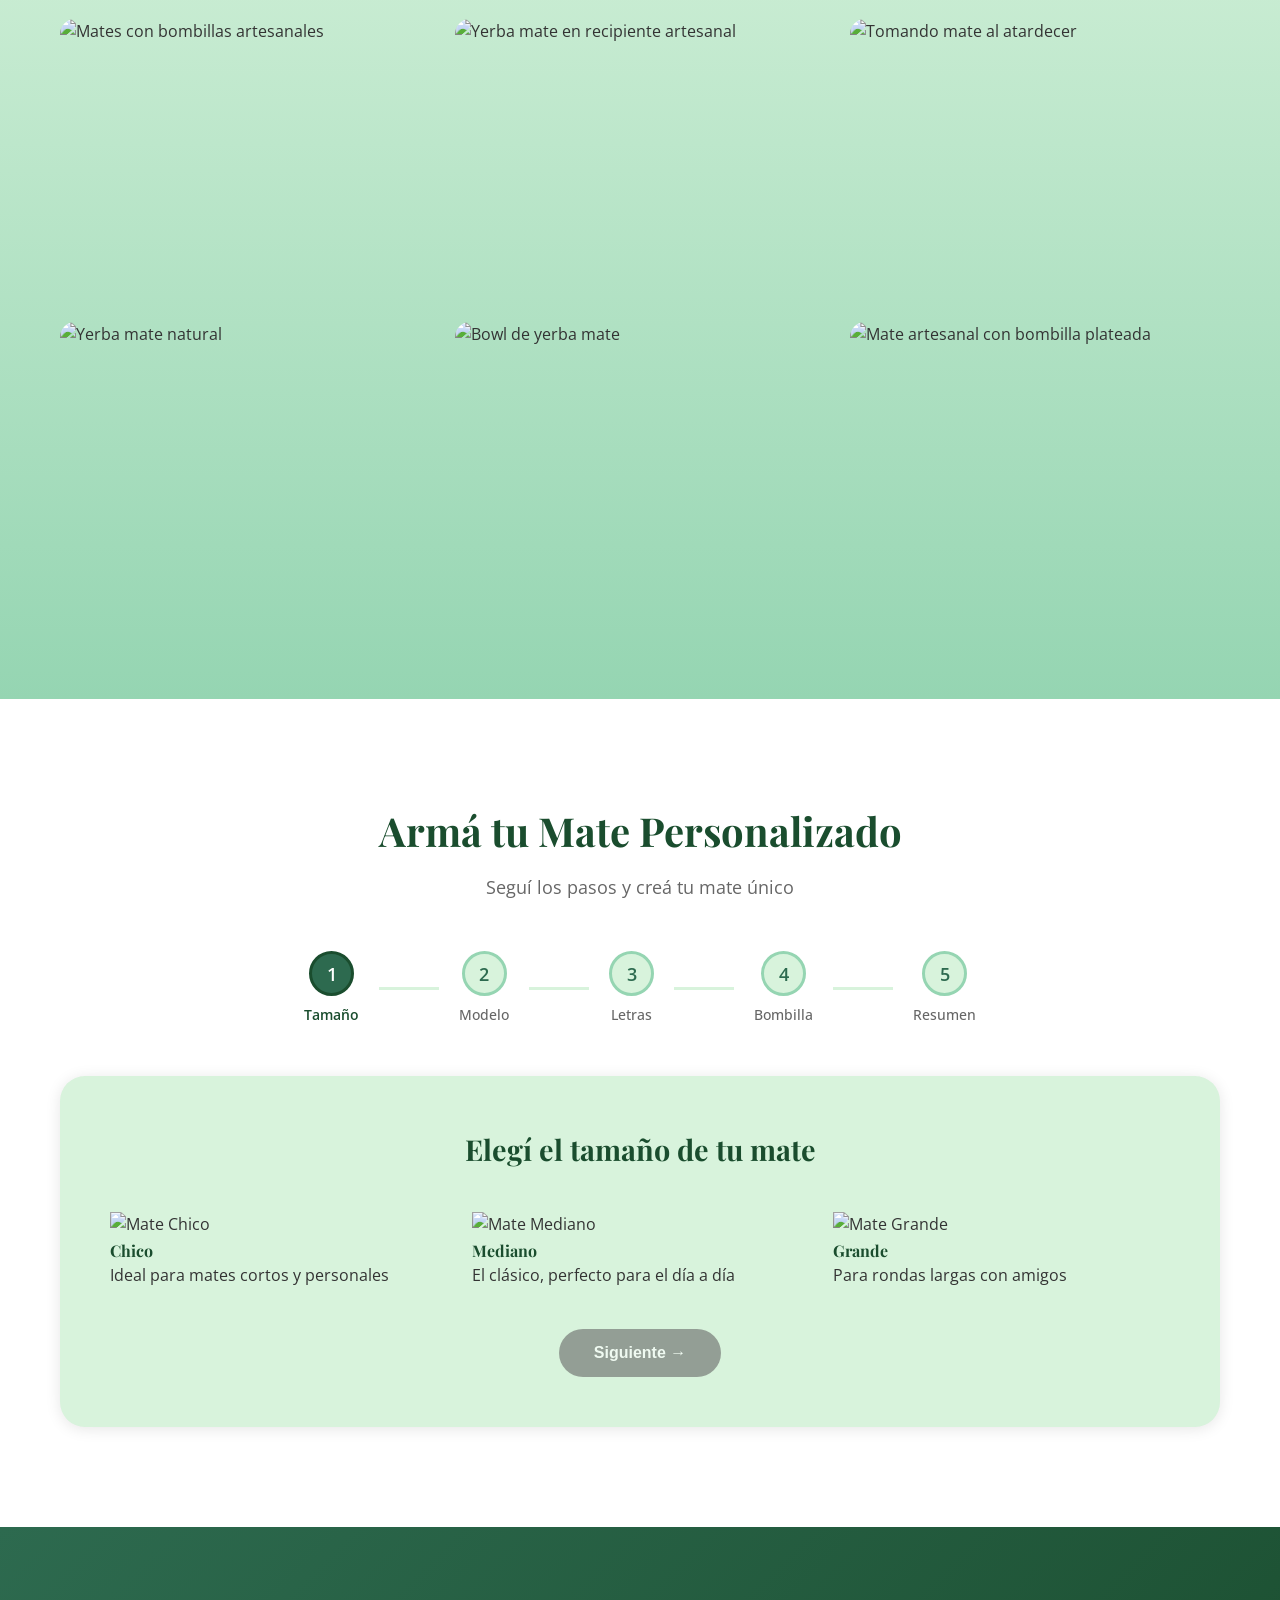
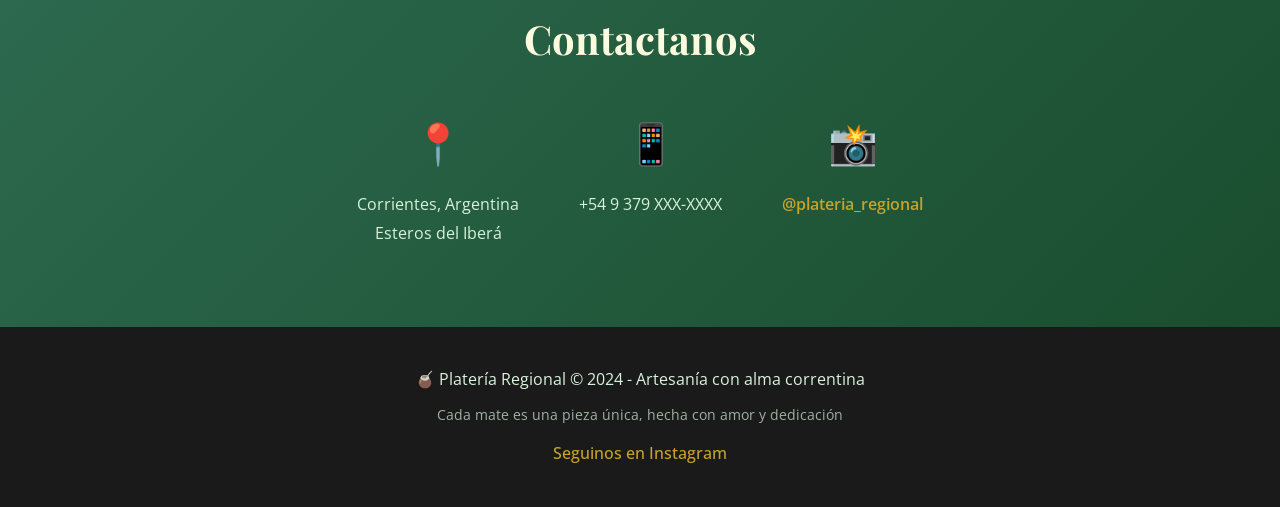
==== commit c2ae1b89: "Actualizar HTML del configurador a 5 pasos con cards de imagen" ====
--- a/index.html
+++ b/index.html
@@ -64,39 +64,39 @@
             <p class="section-subtitle">Seguinos en <a href="https://www.instagram.com/plateria_regional/" target="_blank" rel="noopener">@plateria_regional</a> para ver más</p>
             <div class="gallery-grid">
                 <div class="gallery-item">
-                    <img src="https://images.unsplash.com/photo-1585401738822-21e9e3a77b44?w=400&h=300&fit=crop" alt="Mate artesanal con bombilla">
+                    <img src="images/mate-01.jpg" alt="Mates con bombillas artesanales">
                     <div class="gallery-overlay">
                         <span>Mates con detalles en alpaca</span>
                     </div>
                 </div>
                 <div class="gallery-item">
-                    <img src="https://images.unsplash.com/photo-1558642452-9d2a7deb7f62?w=400&h=300&fit=crop" alt="Artesanía argentina">
+                    <img src="images/mate-02.jpg" alt="Yerba mate en recipiente artesanal">
                     <div class="gallery-overlay">
                         <span>Tradición en cada sorbo</span>
                     </div>
                 </div>
                 <div class="gallery-item">
-                    <img src="https://images.unsplash.com/photo-1609205807107-2844b2d0cf04?w=400&h=300&fit=crop" alt="Esteros del Iberá">
+                    <img src="images/mate-03.jpg" alt="Tomando mate al atardecer">
+                    <div class="gallery-overlay">
+                        <span>El ritual del mate</span>
+                    </div>
+                </div>
+                <div class="gallery-item">
+                    <img src="images/mate-04.jpg" alt="Yerba mate natural">
+                    <div class="gallery-overlay">
+                        <span>Yerba seleccionada</span>
+                    </div>
+                </div>
+                <div class="gallery-item">
+                    <img src="images/mate-05.jpg" alt="Bowl de yerba mate">
                     <div class="gallery-overlay">
                         <span>Inspirados en el Iberá</span>
                     </div>
                 </div>
                 <div class="gallery-item">
-                    <img src="https://images.unsplash.com/photo-1603569283847-aa295f0d016a?w=400&h=300&fit=crop" alt="Mate y termo">
-                    <div class="gallery-overlay">
-                        <span>El ritual del mate</span>
-                    </div>
-                </div>
-                <div class="gallery-item">
-                    <img src="https://images.unsplash.com/photo-1544550581-5f7ceaf7f992?w=400&h=300&fit=crop" alt="Cuero artesanal">
-                    <div class="gallery-overlay">
-                        <span>Forrado en cuero premium</span>
-                    </div>
-                </div>
-                <div class="gallery-item">
-                    <img src="https://images.unsplash.com/photo-1590080875515-8a3a8dc5735e?w=400&h=300&fit=crop" alt="Atardecer en Corrientes">
-                    <div class="gallery-overlay">
-                        <span>Atardeceres correntinos</span>
+                    <img src="images/mate-06.jpg" alt="Mate artesanal con bombilla plateada">
+                    <div class="gallery-overlay">
+                        <span>Bombillas de alpaca premium</span>
                     </div>
                 </div>
             </div>
@@ -113,45 +113,56 @@
             <div class="progress-bar">
                 <div class="progress-step active" data-step="1">
                     <div class="step-number">1</div>
-                    <span>Porongo</span>
+                    <span>Tamaño</span>
                 </div>
                 <div class="progress-line"></div>
                 <div class="progress-step" data-step="2">
                     <div class="step-number">2</div>
-                    <span>Accesorios</span>
+                    <span>Modelo</span>
                 </div>
                 <div class="progress-line"></div>
                 <div class="progress-step" data-step="3">
                     <div class="step-number">3</div>
-                    <span>Bombilla</span>
+                    <span>Letras</span>
                 </div>
                 <div class="progress-line"></div>
                 <div class="progress-step" data-step="4">
                     <div class="step-number">4</div>
+                    <span>Bombilla</span>
+                </div>
+                <div class="progress-line"></div>
+                <div class="progress-step" data-step="5">
+                    <div class="step-number">5</div>
                     <span>Resumen</span>
                 </div>
             </div>
 
             <!-- Configurator Steps -->
             <div class="configurator-content">
-                <!-- Paso 1: Tamaño del Porongo -->
+                <!-- Paso 1: Tamaño del Mate -->
                 <div class="config-step active" id="step1">
-                    <h3>Elegí el tamaño de tu porongo</h3>
+                    <h3>Elegí el tamaño de tu mate</h3>
                     <div class="options-grid size-options">
-                        <div class="option-card" data-value="chico" data-price="8000">
-                            <div class="option-icon">🧉</div>
-                            <h4>Chico</h4>
-                            <p>Ideal para mates cortos y personales</p>
-                        </div>
-                        <div class="option-card" data-value="mediano" data-price="12000">
-                            <div class="option-icon">🧉</div>
-                            <h4>Mediano</h4>
-                            <p>El clásico, perfecto para el día a día</p>
-                        </div>
-                        <div class="option-card" data-value="grande" data-price="16000">
-                            <div class="option-icon">🧉</div>
-                            <h4>Grande</h4>
-                            <p>Para los materos de alma, rondas largas</p>
+                        <div class="option-card-img" data-value="chico" data-price="8000">
+                            <img src="https://images.unsplash.com/photo-1544787219-7f47ccb76574?w=400&h=300&fit=crop&q=80" alt="Mate Chico" class="card-img">
+                            <div class="card-content">
+                                <h4>Chico</h4>
+                                <p>Ideal para mates cortos y personales</p>
+                            </div>
+                        </div>
+                        <div class="option-card-img" data-value="mediano" data-price="12000">
+                            <img src="https://images.unsplash.com/photo-1558618666-fcd25c85cd64?w=400&h=300&fit=crop&q=80" alt="Mate Mediano" class="card-img">
+                            <div class="card-content">
+                                <h4>Mediano</h4>
+                                <p>El clásico, perfecto para el día a día</p>
+                            </div>
+                        </div>
+                        <div class="option-card-img" data-value="grande" data-price="16000">
+                            <img src="https://images.unsplash.com/photo-1504674900247-0877df9cc836?w=400&h=300&fit=crop&q=80" alt="Mate Grande" class="card-img">
+                            <div class="card-content">
+                                <h4>Grande</h4>
+                                <p>Para rondas largas con amigos</p>
+                            </div>
                         </div>
                     </div>
                     <div class="step-navigation">
@@ -159,78 +170,61 @@
                     </div>
                 </div>
 
-                <!-- Paso 2: Accesorios de Alpaca -->
+                <!-- Paso 2: Modelo -->
                 <div class="config-step" id="step2">
-                    <h3>Personalizá con accesorios de alpaca</h3>
-                    
-                    <div class="accessory-group">
-                        <h4>Cuero</h4>
-                        <div class="options-row">
-                            <div class="option-card small" data-category="cuero" data-value="sin" data-price="0">
-                                <span class="option-label">Sin cuero</span>
-                            </div>
-                            <div class="option-card small" data-category="cuero" data-value="marron" data-price="3000">
-                                <span class="option-label">🟤 Marrón</span>
-                            </div>
-                            <div class="option-card small" data-category="cuero" data-value="negro" data-price="3000">
-                                <span class="option-label">⚫ Negro</span>
-                            </div>
-                            <div class="option-card small" data-category="cuero" data-value="natural" data-price="3500">
-                                <span class="option-label">🟡 Natural</span>
-                            </div>
-                        </div>
-                    </div>
-
-                    <div class="accessory-group">
-                        <h4>Borde de Alpaca</h4>
-                        <div class="options-row">
-                            <div class="option-card small" data-category="borde" data-value="sin" data-price="0">
-                                <span class="option-label">Sin borde</span>
-                            </div>
-                            <div class="option-card small" data-category="borde" data-value="simple" data-price="2500">
-                                <span class="option-label">✨ Simple</span>
-                            </div>
-                            <div class="option-card small" data-category="borde" data-value="labrado" data-price="4000">
-                                <span class="option-label">🌟 Labrado</span>
-                            </div>
-                        </div>
-                    </div>
-
-                    <div class="accessory-group">
-                        <h4>Base de Alpaca</h4>
-                        <div class="options-row">
-                            <div class="option-card small" data-category="base" data-value="sin" data-price="0">
-                                <span class="option-label">Sin base</span>
-                            </div>
-                            <div class="option-card small" data-category="base" data-value="simple" data-price="2000">
-                                <span class="option-label">✨ Simple</span>
-                            </div>
-                            <div class="option-card small" data-category="base" data-value="labrada" data-price="3500">
-                                <span class="option-label">🌟 Labrada</span>
-                            </div>
-                        </div>
-                    </div>
-
-                    <div class="accessory-group">
-                        <h4>Letras en Alpaca</h4>
-                        <div class="options-row letters-row">
-                            <div class="option-card small" data-category="letras" data-value="sin" data-price="0">
-                                <span class="option-label">Sin letras</span>
-                            </div>
-                            <div class="option-card small" data-category="letras" data-value="1" data-price="1500">
-                                <span class="option-label">1 Letra</span>
-                            </div>
-                            <div class="option-card small" data-category="letras" data-value="2" data-price="2500">
-                                <span class="option-label">2 Letras</span>
-                            </div>
-                            <div class="option-card small" data-category="letras" data-value="3" data-price="3500">
-                                <span class="option-label">3 Letras</span>
-                            </div>
-                        </div>
-                        <div class="letter-input hidden" id="letterInput">
-                            <label>Ingresá las letras:</label>
-                            <input type="text" id="letrasTexto" maxlength="3" placeholder="ABC">
-                        </div>
+                    <h3>Elegí el modelo</h3>
+                    <div class="options-grid model-options">
+                        <div class="option-card-img" data-value="basico" data-price="5000">
+                            <img src="https://images.unsplash.com/photo-1559056199-641a0ac8b55e?w=400&h=300&fit=crop&q=80" alt="Modelo Básico" class="card-img">
+                            <div class="card-content">
+                                <h4>Básico</h4>
+                                <p>Detalles sutiles y elegantes</p>
+                            </div>
+                        </div>
+                        <div class="option-card-img" data-value="clasico" data-price="9000">
+                            <img src="https://images.unsplash.com/photo-1544787219-7f47ccb76574?w=400&h=300&fit=crop&q=80" alt="Modelo Clásico" class="card-img">
+                            <div class="card-content">
+                                <h4>Clásico</h4>
+                                <p>Equilibrio perfecto entre tradición y diseño</p>
+                            </div>
+                        </div>
+                        <div class="option-card-img" data-value="premium" data-price="14000">
+                            <img src="https://images.unsplash.com/photo-1578985545062-69928b1d9587?w=400&h=300&fit=crop&q=80" alt="Modelo Premium" class="card-img">
+                            <div class="card-content">
+                                <h4>Premium</h4>
+                                <p>El máximo nivel de detalle y artesanía</p>
+                            </div>
+                        </div>
+                    </div>
+                    <div class="step-navigation">
+                        <button type="button" class="btn-prev" onclick="prevStep()">← Anterior</button>
+                        <button type="button" class="btn-next" onclick="nextStep()" disabled>Siguiente →</button>
+                    </div>
+                </div>
+
+                <!-- Paso 3: Letras -->
+                <div class="config-step" id="step3">
+                    <h3>Personalizá con letras en las ligas</h3>
+                    <div class="options-grid letter-options">
+                        <div class="option-card simple-card" data-value="sin" data-price="0">
+                            <div class="option-icon-large">🚫</div>
+                            <div class="card-content">
+                                <h4>Sin Letras</h4>
+                                <p>Diseño limpio sin personalización</p>
+                            </div>
+                        </div>
+                        <div class="option-card simple-card" data-value="con" data-price="2500">
+                            <div class="option-icon-large">🔤</div>
+                            <div class="card-content">
+                                <h4>Con Letras</h4>
+                                <p>Hasta 3 caracteres en alpaca</p>
+                            </div>
+                        </div>
+                    </div>
+
+                    <div class="letter-input hidden" id="ligasLetraInput">
+                        <label>Ingresá tus iniciales (máx 3):</label>
+                        <input type="text" id="letrasTexto" maxlength="3" placeholder="ABC">
                     </div>
 
                     <div class="step-navigation">
@@ -239,63 +233,33 @@
                     </div>
                 </div>
 
-                <!-- Paso 3: Bombilla -->
-                <div class="config-step" id="step3">
-                    <h3>Elegí tu bombilla de alpaca</h3>
-                    
-                    <div class="accessory-group">
-                        <h4>Tipo de Bombilla</h4>
-                        <div class="options-row">
-                            <div class="option-card" data-category="bombilla-tipo" data-value="recta" data-price="4000">
-                                <div class="option-icon">|</div>
-                                <span class="option-label">Recta</span>
-                            </div>
-                            <div class="option-card" data-category="bombilla-tipo" data-value="doblada" data-price="4500">
-                                <div class="option-icon">⌐</div>
-                                <span class="option-label">Doblada</span>
-                            </div>
-                        </div>
-                    </div>
-
-                    <div class="accessory-group">
-                        <h4>Esferas Decorativas</h4>
-                        <div class="options-row">
-                            <div class="option-card small" data-category="esferas" data-value="sin" data-price="0">
-                                <span class="option-label">Sin esferas</span>
-                            </div>
-                            <div class="option-card small" data-category="esferas" data-value="1" data-price="1000">
-                                <span class="option-label">⚪ 1 Esfera</span>
-                            </div>
-                            <div class="option-card small" data-category="esferas" data-value="2" data-price="1800">
-                                <span class="option-label">⚪⚪ 2 Esferas</span>
-                            </div>
-                        </div>
-                    </div>
-
-                    <div class="accessory-group hidden" id="esferaLetraGroup">
-                        <h4>Letra en la Esfera</h4>
-                        <div class="options-row">
-                            <div class="option-card small" data-category="esfera-letra" data-value="sin" data-price="0">
-                                <span class="option-label">Sin letra</span>
-                            </div>
-                            <div class="option-card small" data-category="esfera-letra" data-value="con" data-price="800">
-                                <span class="option-label">Con letra</span>
-                            </div>
-                        </div>
-                        <div class="letter-input hidden" id="esferaLetraInput">
-                            <label>Letra para la esfera:</label>
-                            <input type="text" id="esferaLetraTexto" maxlength="1" placeholder="A">
-                        </div>
-                    </div>
-
+                <!-- Paso 4: Bombilla -->
+                <div class="config-step" id="step4">
+                    <h3>Elegí tu bombilla</h3>
+                    <div class="options-grid bombilla-options">
+                        <div class="option-card-img" data-value="recta" data-price="4000">
+                            <img src="https://images.unsplash.com/photo-1556909114-f6e7ad7d3136?w=400&h=300&fit=crop&q=80" alt="Bombilla Recta" class="card-img">
+                            <div class="card-content">
+                                <h4>Recta</h4>
+                                <p>Diseño tradicional y directo</p>
+                            </div>
+                        </div>
+                        <div class="option-card-img" data-value="curvada" data-price="4500">
+                            <img src="https://images.unsplash.com/photo-1556909172-54557c7e4fb7?w=400&h=300&fit=crop&q=80" alt="Bombilla Curvada" class="card-img">
+                            <div class="card-content">
+                                <h4>Curvada</h4>
+                                <p>Mayor comodidad al cebar</p>
+                            </div>
+                        </div>
+                    </div>
                     <div class="step-navigation">
                         <button type="button" class="btn-prev" onclick="prevStep()">← Anterior</button>
-                        <button type="button" class="btn-next" onclick="nextStep()">Ver Resumen →</button>
-                    </div>
-                </div>
-
-                <!-- Paso 4: Resumen y Formulario -->
-                <div class="config-step" id="step4">
+                        <button type="button" class="btn-next" onclick="nextStep()" disabled>Ver Resumen →</button>
+                    </div>
+                </div>
+
+                <!-- Paso 5: Resumen y Formulario -->
+                <div class="config-step" id="step5">
                     <div class="summary-form-container">
                         <div class="order-summary">
                             <h3>Resumen de tu Mate</h3>
@@ -391,4 +355,4 @@
 
     <script src="script.js"></script>
 </body>
-</html>
+</html>
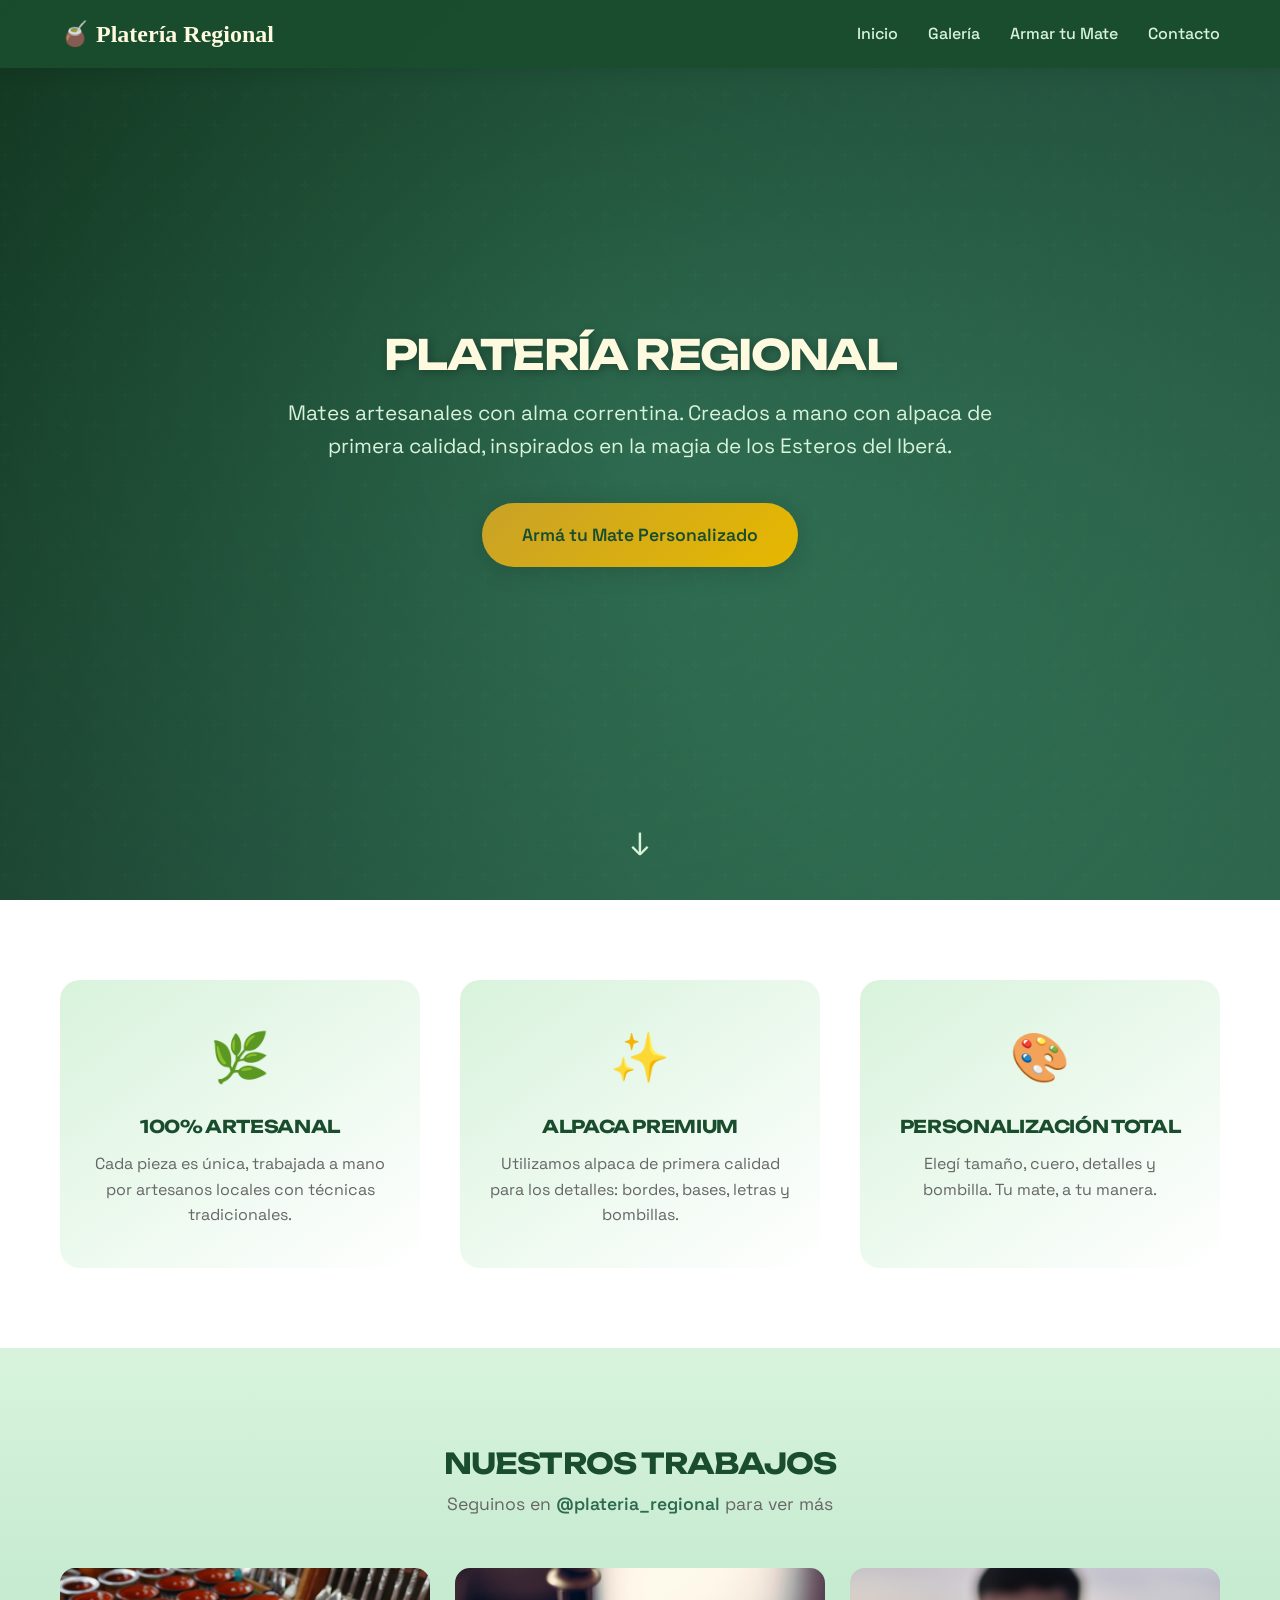
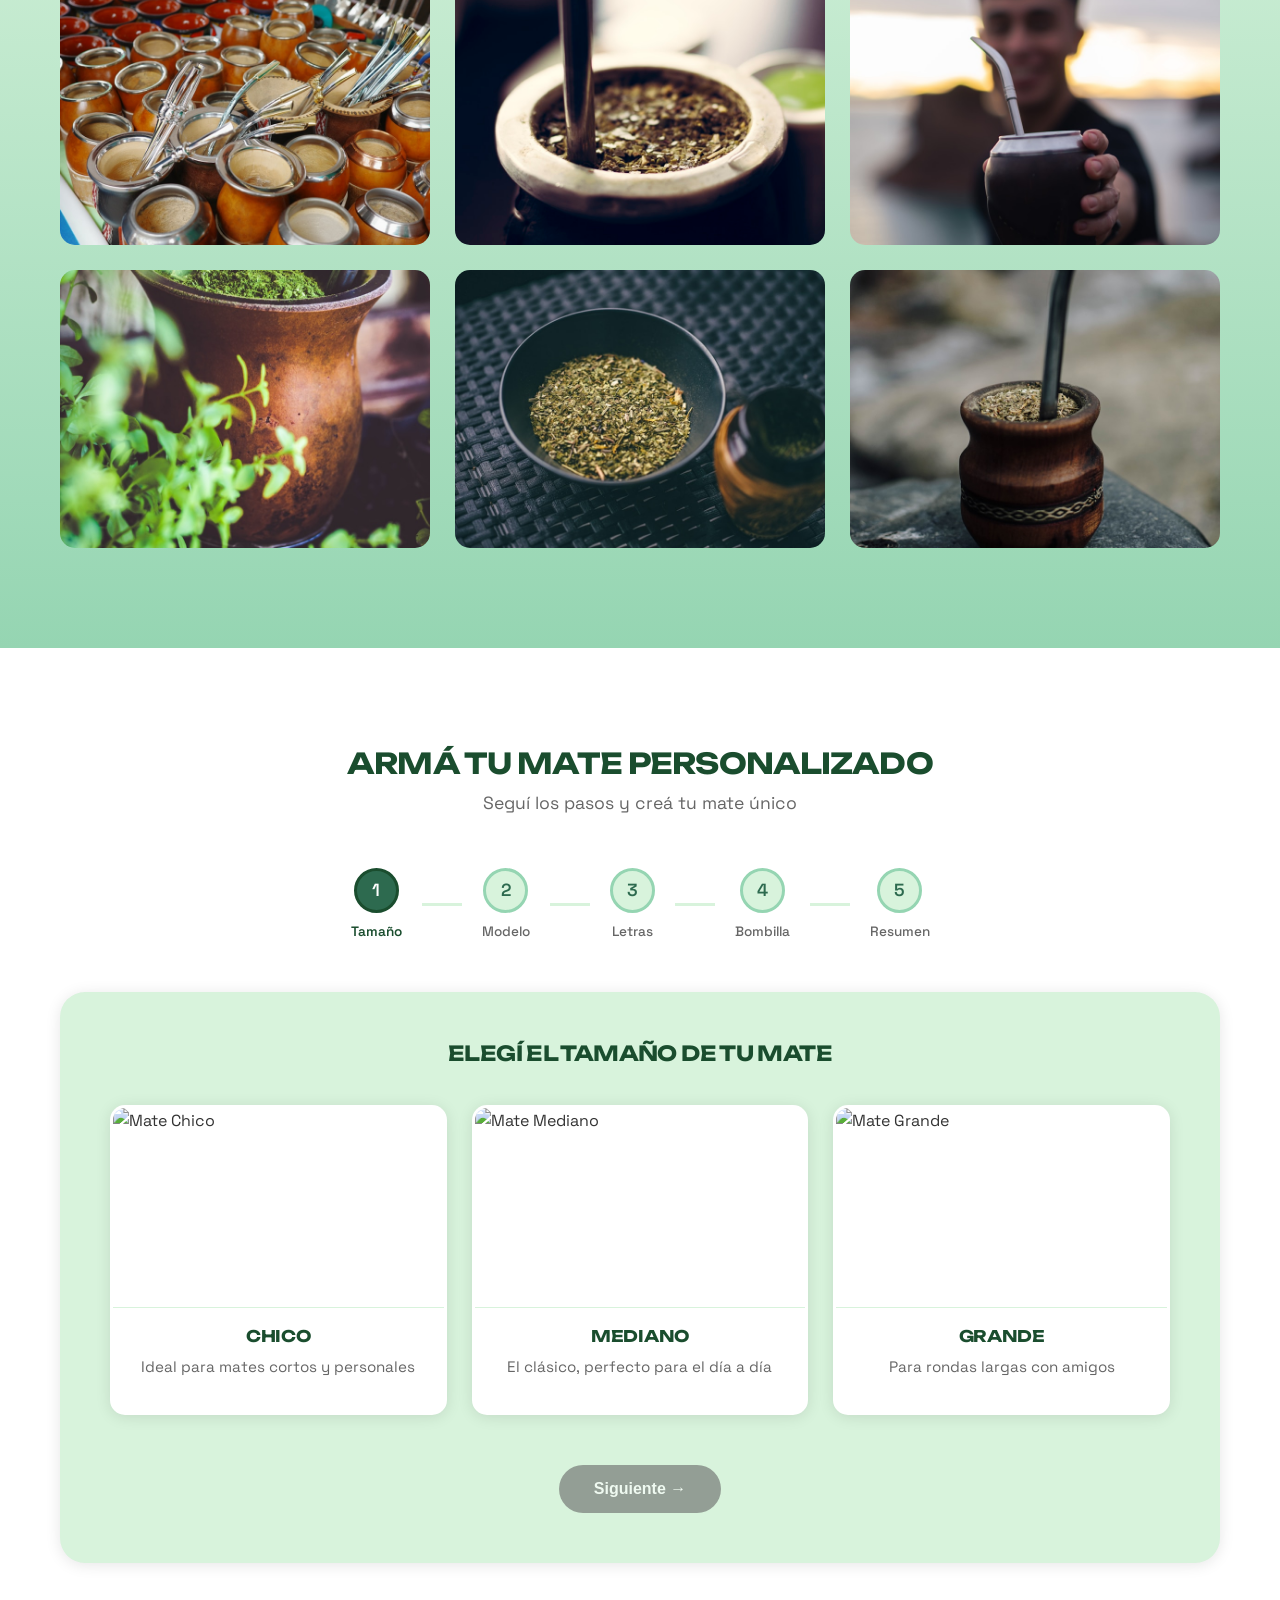
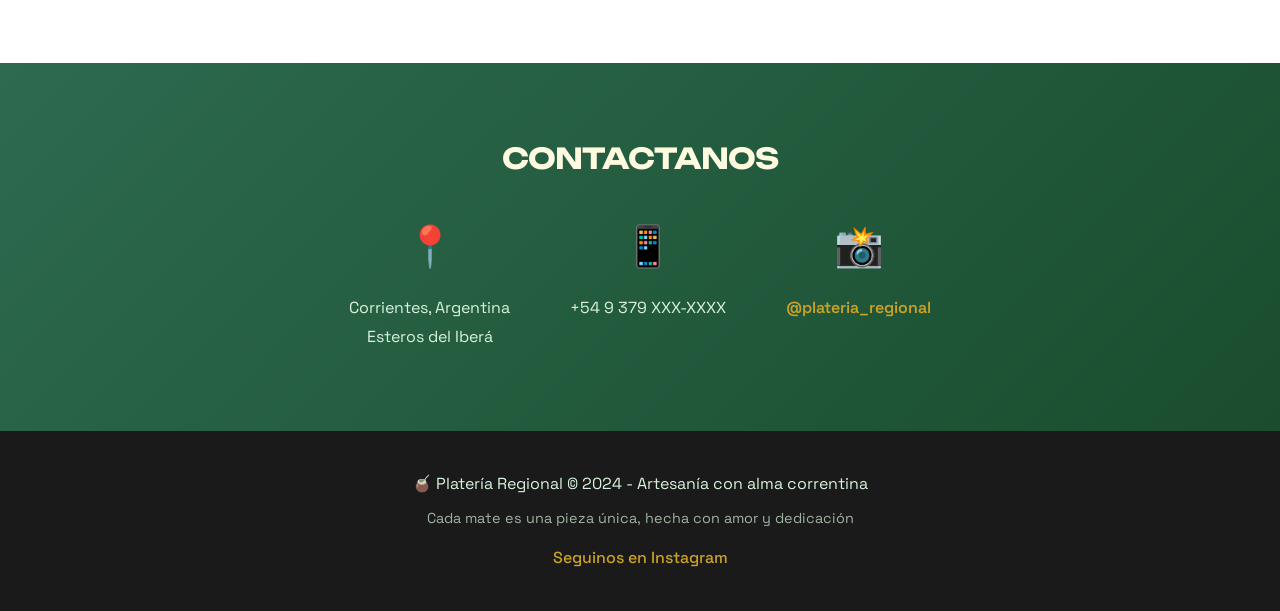
==== commit 9bafb1b2: "feat: change typography to Unbounded + Space Grotesk" ====
--- a/index.html
+++ b/index.html
@@ -7,7 +7,7 @@
     <link rel="stylesheet" href="styles.css">
     <link rel="preconnect" href="https://fonts.googleapis.com">
     <link rel="preconnect" href="https://fonts.gstatic.com" crossorigin>
-    <link href="https://fonts.googleapis.com/css2?family=Playfair+Display:wght@400;600;700&family=Open+Sans:wght@300;400;600&display=swap" rel="stylesheet">
+    <link href="https://fonts.googleapis.com/css2?family=Unbounded:wght@300;400;700;900&family=Space+Grotesk:wght@300;400;500;600&display=swap" rel="stylesheet">
 </head>
 <body>
     <!-- Navegación -->
--- a/styles.css
+++ b/styles.css
@@ -41,15 +41,17 @@
 }
 
 body {
-    font-family: 'Open Sans', sans-serif;
+    font-family: 'Space Grotesk', sans-serif;
     color: var(--gris-oscuro);
     line-height: 1.6;
     background-color: var(--verde-palido);
 }
 
 h1, h2, h3, h4 {
-    font-family: 'Playfair Display', serif;
+    font-family: 'Unbounded', sans-serif;
     color: var(--verde-oscuro);
+    letter-spacing: -0.03em;
+    line-height: 1.1;
 }
 
 .container {
@@ -166,11 +168,14 @@
 }
 
 .hero h1 {
-    font-size: 3.5rem;
+    font-size: 2.6rem;
     color: var(--crema);
     margin-bottom: 20px;
     text-shadow: 2px 2px 10px rgba(0, 0, 0, 0.3);
     animation: fadeInUp 1s ease;
+    letter-spacing: -0.04em;
+    line-height: 1.05;
+    text-transform: uppercase;
 }
 
 .hero p {
@@ -272,9 +277,11 @@
 }
 
 .feature h3 {
-    font-size: 1.5rem;
+    font-size: 1.1rem;
     margin-bottom: 15px;
     color: var(--verde-oscuro);
+    text-transform: uppercase;
+    letter-spacing: -0.02em;
 }
 
 .feature p {
@@ -292,9 +299,11 @@
 
 .section-title {
     text-align: center;
-    font-size: 2.5rem;
+    font-size: 1.8rem;
     margin-bottom: 10px;
     color: var(--verde-oscuro);
+    text-transform: uppercase;
+    letter-spacing: -0.03em;
 }
 
 .section-subtitle {
@@ -422,7 +431,7 @@
 }
 
 .progress-line {
-    width: 60px;
+    width: 40px;
     height: 3px;
     background: var(--verde-palido);
     margin: 0 10px;
@@ -447,134 +456,159 @@
 
 .config-step h3 {
     text-align: center;
-    font-size: 1.8rem;
+    font-size: 1.3rem;
     margin-bottom: 40px;
     color: var(--verde-oscuro);
+    text-transform: uppercase;
+    letter-spacing: -0.03em;
 }
 
 /* Options Grid */
 .options-grid {
     display: grid;
-    grid-template-columns: repeat(auto-fit, minmax(200px, 1fr));
+    grid-template-columns: repeat(auto-fit, minmax(280px, 1fr));
     gap: 25px;
     margin-bottom: 40px;
 }
 
-.options-row {
-    display: flex;
-    flex-wrap: wrap;
-    gap: 15px;
-    justify-content: center;
-    margin-bottom: 20px;
-}
-
-.option-card {
+/* Card with Image */
+.option-card-img {
     background: var(--blanco);
     border-radius: 15px;
-    padding: 30px 20px;
-    text-align: center;
+    overflow: hidden;
     cursor: pointer;
     transition: var(--transicion);
     border: 3px solid transparent;
     box-shadow: var(--sombra-suave);
-}
-
-.option-card:hover {
+    display: flex;
+    flex-direction: column;
+}
+
+.option-card-img:hover {
     transform: translateY(-5px);
     box-shadow: var(--sombra-media);
     border-color: var(--verde-agua);
 }
 
-.option-card.selected {
+.option-card-img.selected {
+    border-color: var(--verde-medio);
+    background-color: #f0fdf4;
+}
+
+.option-card-img .card-img {
+    width: 100%;
+    height: 200px;
+    object-fit: cover;
+    border-bottom: 1px solid var(--verde-palido);
+}
+
+.option-card-img .card-content {
+    padding: 20px;
+    text-align: center;
+    flex-grow: 1;
+    display: flex;
+    flex-direction: column;
+    justify-content: space-between;
+}
+
+/* Simple Card (No image) */
+.option-card.simple-card {
+    background: var(--blanco);
+    border-radius: 15px;
+    padding: 40px 20px;
+    text-align: center;
+    cursor: pointer;
+    transition: var(--transicion);
+    border: 3px solid transparent;
+    box-shadow: var(--sombra-suave);
+    display: flex;
+    flex-direction: column;
+    align-items: center;
+    justify-content: center;
+    min-height: 200px;
+}
+
+.option-card.simple-card:hover {
+    transform: translateY(-5px);
+    box-shadow: var(--sombra-media);
+    border-color: var(--verde-agua);
+}
+
+.option-card.simple-card.selected {
     border-color: var(--verde-medio);
     background: linear-gradient(145deg, var(--verde-palido) 0%, var(--blanco) 100%);
 }
 
-.option-card.small {
-    padding: 15px 20px;
-    flex: 1;
-    min-width: 120px;
-    max-width: 180px;
-}
-
-.option-icon {
-    font-size: 3rem;
+.option-icon-large {
+    font-size: 4rem;
     margin-bottom: 15px;
 }
 
-.option-card h4 {
-    font-size: 1.3rem;
+/* Typography in cards */
+.card-content h4, .option-card h4 {
+    font-size: 1rem;
     margin-bottom: 10px;
     color: var(--verde-oscuro);
-}
-
-.option-card p {
-    font-size: 0.9rem;
+    font-weight: 700;
+    text-transform: uppercase;
+    letter-spacing: -0.02em;
+}
+
+.card-content p, .option-card p {
+    font-size: 0.95rem;
     color: var(--gris);
     margin-bottom: 15px;
-}
-
-.option-card .price {
+    line-height: 1.4;
+}
+
+.card-price, .option-card .price {
     display: block;
-    font-size: 1.2rem;
+    font-size: 1.25rem;
     font-weight: 700;
     color: var(--verde-medio);
-}
-
-.option-card.small .price {
-    font-size: 0.95rem;
-}
-
-.option-label {
-    display: block;
-    font-weight: 500;
-    margin-bottom: 5px;
-    color: var(--gris-oscuro);
-}
-
-/* Accessory Groups */
-.accessory-group {
-    margin-bottom: 35px;
-}
-
-.accessory-group h4 {
-    text-align: center;
-    font-size: 1.2rem;
-    margin-bottom: 15px;
-    color: var(--verde-oscuro);
+    margin-top: auto;
 }
 
 /* Letter Input */
 .letter-input {
     text-align: center;
-    margin-top: 15px;
+    margin-top: 30px;
+    background: white;
+    padding: 20px;
+    border-radius: 15px;
+    box-shadow: var(--sombra-suave);
+    max-width: 400px;
+    margin-left: auto;
+    margin-right: auto;
 }
 
 .letter-input.hidden {
-    display: none;
+    display: none !important;
 }
 
 .letter-input label {
     display: block;
-    margin-bottom: 8px;
-    color: var(--gris);
+    margin-bottom: 10px;
+    color: var(--gris-oscuro);
+    font-weight: 600;
 }
 
 .letter-input input {
-    padding: 12px 20px;
-    font-size: 1.2rem;
+    padding: 15px 20px;
+    font-size: 1.5rem;
     text-align: center;
     text-transform: uppercase;
     border: 2px solid var(--verde-menta);
     border-radius: 10px;
-    width: 120px;
+    width: 200px;
+    letter-spacing: 5px;
     transition: var(--transicion);
 }
 
 .letter-input input:focus {
     outline: none;
     border-color: var(--verde-medio);
-    box-shadow: 0 0 0 3px rgba(45, 106, 79, 0.2);
+    box-shadow: 0 0 0 4px rgba(45, 106, 79, 0.1);
 }
 
 /* Step Navigation */
@@ -582,7 +616,7 @@
     display: flex;
     justify-content: center;
     gap: 20px;
-    margin-top: 40px;
+    margin-top: 50px;
 }
 
 .btn-prev, .btn-next {
@@ -613,6 +647,7 @@
 .btn-next:hover:not(:disabled) {
     background: var(--verde-oscuro);
     transform: translateY(-2px);
+    box-shadow: var(--sombra-media);
 }
 
 .btn-next:disabled {
@@ -657,12 +692,24 @@
 }
 
 .summary-item .label {
+    color: var(--gris-oscuro);
+    font-weight: 600;
+    display: block;
+}
+
+.summary-desc {
+    display: block;
+    font-size: 0.85rem;
     color: var(--gris);
+    margin-top: 2px;
 }
 
 .summary-item .value {
-    font-weight: 600;
+    font-weight: 700;
     color: var(--verde-oscuro);
+    white-space: nowrap;
+    margin-left: 15px;
+    align-self: center;
 }
 
 .total-price {
@@ -735,33 +782,6 @@
     background: linear-gradient(135deg, var(--verde-oscuro) 0%, var(--verde-medio) 100%);
     transform: translateY(-2px);
     box-shadow: var(--sombra-media);
-}
-
-/* Floating Price */
-.floating-price {
-    position: fixed;
-    bottom: 30px;
-    right: 30px;
-    background: var(--verde-oscuro);
-    color: var(--crema);
-    padding: 15px 25px;
-    border-radius: 50px;
-    box-shadow: var(--sombra-fuerte);
-    z-index: 100;
-    display: flex;
-    align-items: center;
-    gap: 10px;
-}
-
-.floating-price .label {
-    font-size: 0.9rem;
-    opacity: 0.8;
-}
-
-.floating-price .amount {
-    font-size: 1.3rem;
-    font-weight: 700;
-    color: var(--dorado);
 }
 
 /* ============================
@@ -882,8 +902,10 @@
 }
 
 .modal-content h3 {
-    font-size: 1.8rem;
+    font-size: 1.3rem;
     margin-bottom: 15px;
+    text-transform: uppercase;
+    letter-spacing: -0.02em;
 }
 
 .modal-content p {
@@ -905,7 +927,7 @@
 
 @media (max-width: 768px) {
     .hero h1 {
-        font-size: 2.2rem;
+        font-size: 1.6rem;
     }
     
     .hero p {
@@ -917,7 +939,7 @@
     }
     
     .section-title {
-        font-size: 2rem;
+        font-size: 1.4rem;
     }
     
     .configurator-content {
@@ -929,7 +951,7 @@
     }
     
     .progress-line {
-        width: 30px;
+        width: 15px;
     }
     
     .step-number {
@@ -950,18 +972,17 @@
         grid-template-columns: 1fr;
     }
     
-    .option-card.small {
-        min-width: 100px;
-    }
-    
-    .floating-price {
-        bottom: 15px;
-        right: 15px;
-        padding: 10px 18px;
-    }
-    
-    .floating-price .amount {
-        font-size: 1.1rem;
+    .option-card-img {
+        flex-direction: row;
+        height: auto;
+    }
+    
+    .option-card-img .card-img {
+        width: 120px;
+        height: 100%;
+        min-height: 140px;
+        border-bottom: none;
+        border-right: 1px solid var(--verde-palido);
     }
     
     .contact-info {
@@ -971,7 +992,7 @@
 
 @media (max-width: 480px) {
     .hero h1 {
-        font-size: 1.8rem;
+        font-size: 1.3rem;
     }
     
     .btn-primary {
@@ -979,16 +1000,6 @@
         font-size: 1rem;
     }
     
-    .options-row {
-        flex-direction: column;
-        align-items: center;
-    }
-    
-    .option-card.small {
-        width: 100%;
-        max-width: 100%;
-    }
-    
     .step-navigation {
         flex-direction: column;
     }
@@ -996,4 +1007,15 @@
     .btn-prev, .btn-next {
         width: 100%;
     }
-}
+    
+    .option-card-img {
+        flex-direction: column;
+    }
+    
+    .option-card-img .card-img {
+        width: 100%;
+        height: 180px;
+        border-right: none;
+        border-bottom: 1px solid var(--verde-palido);
+    }
+}
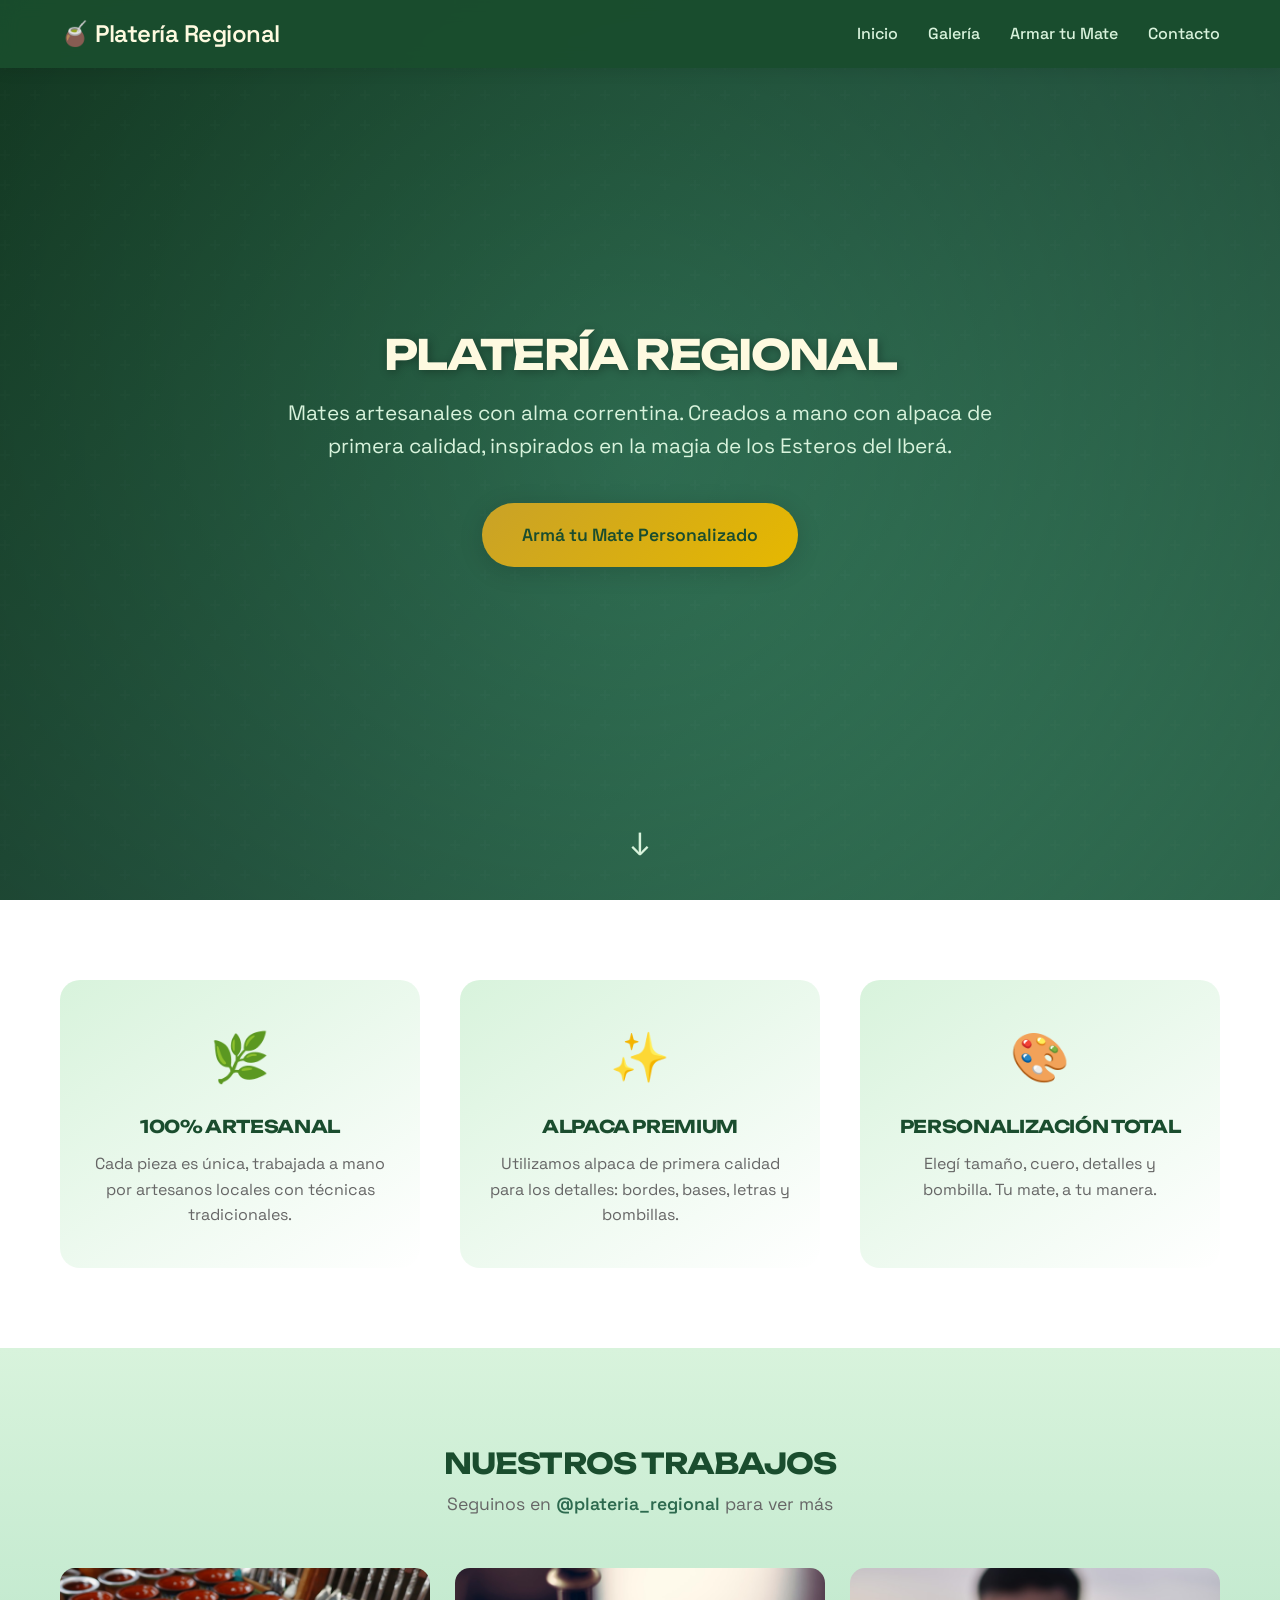
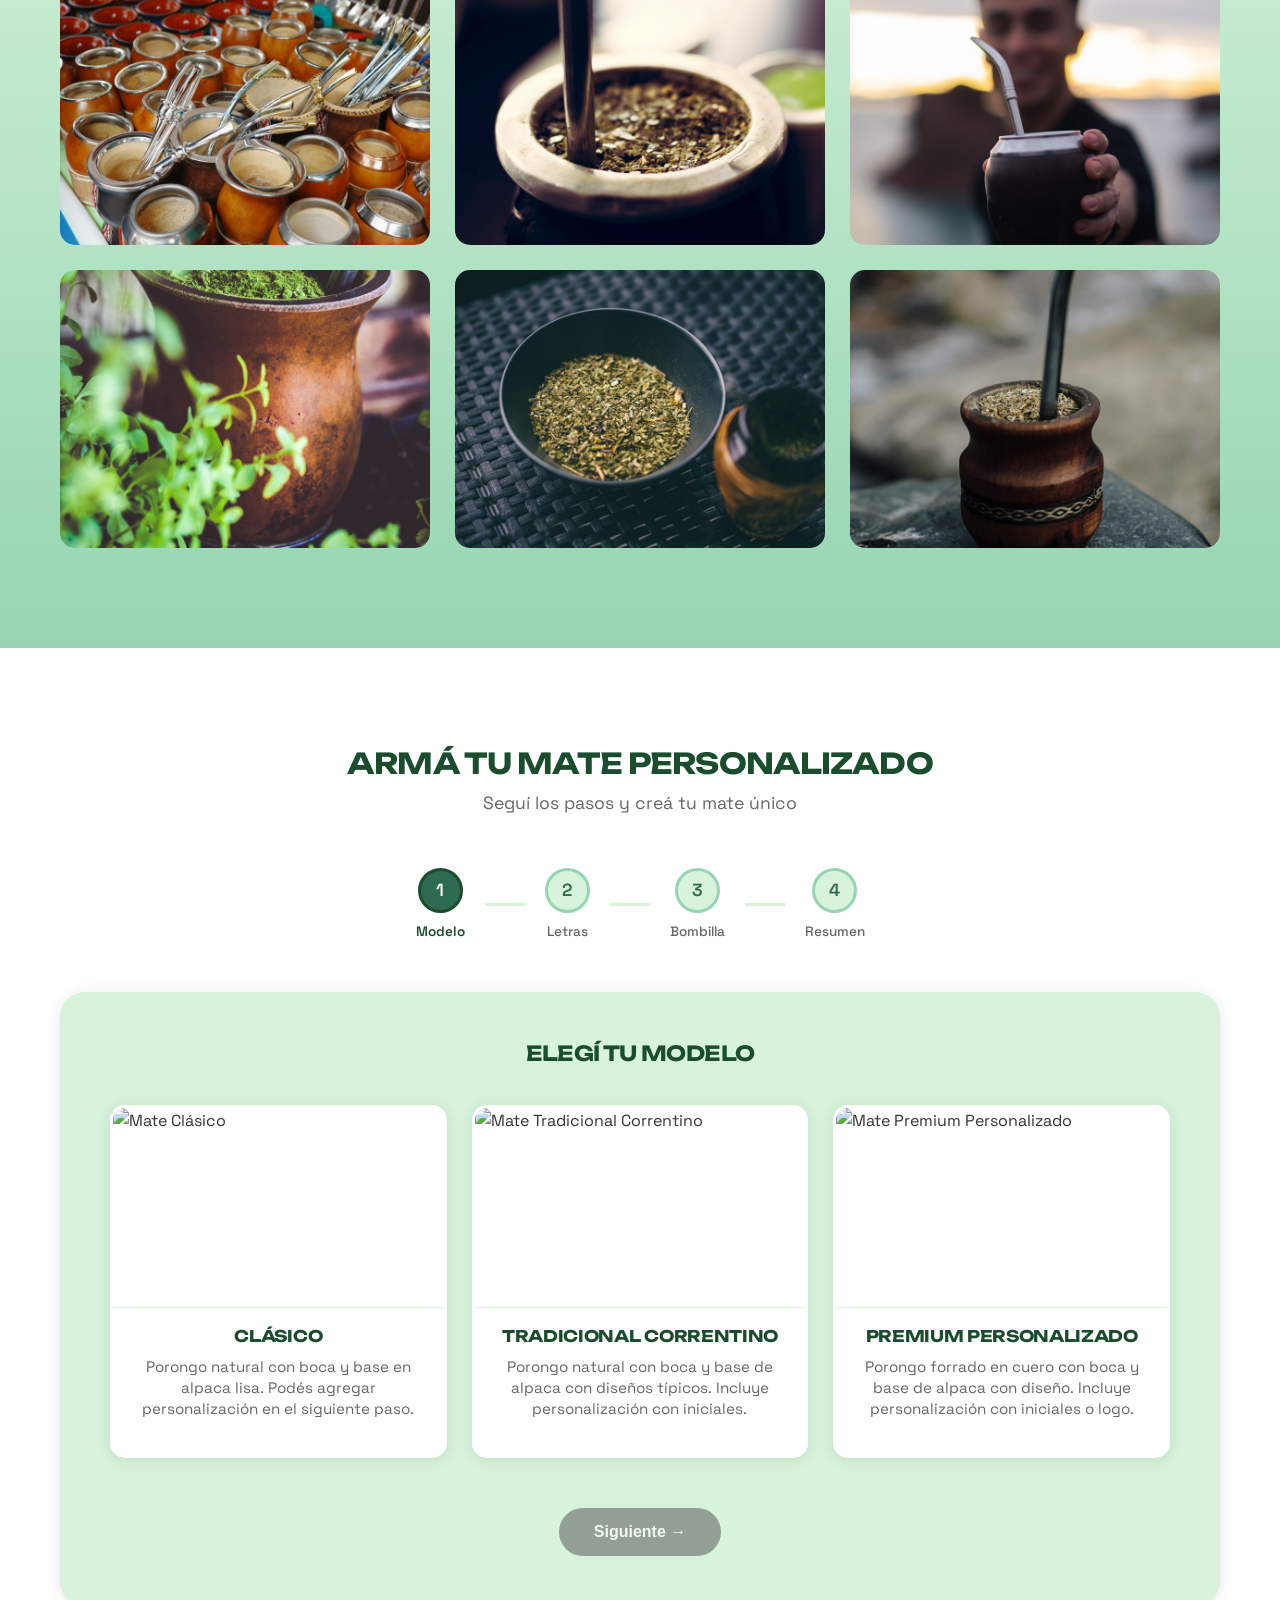
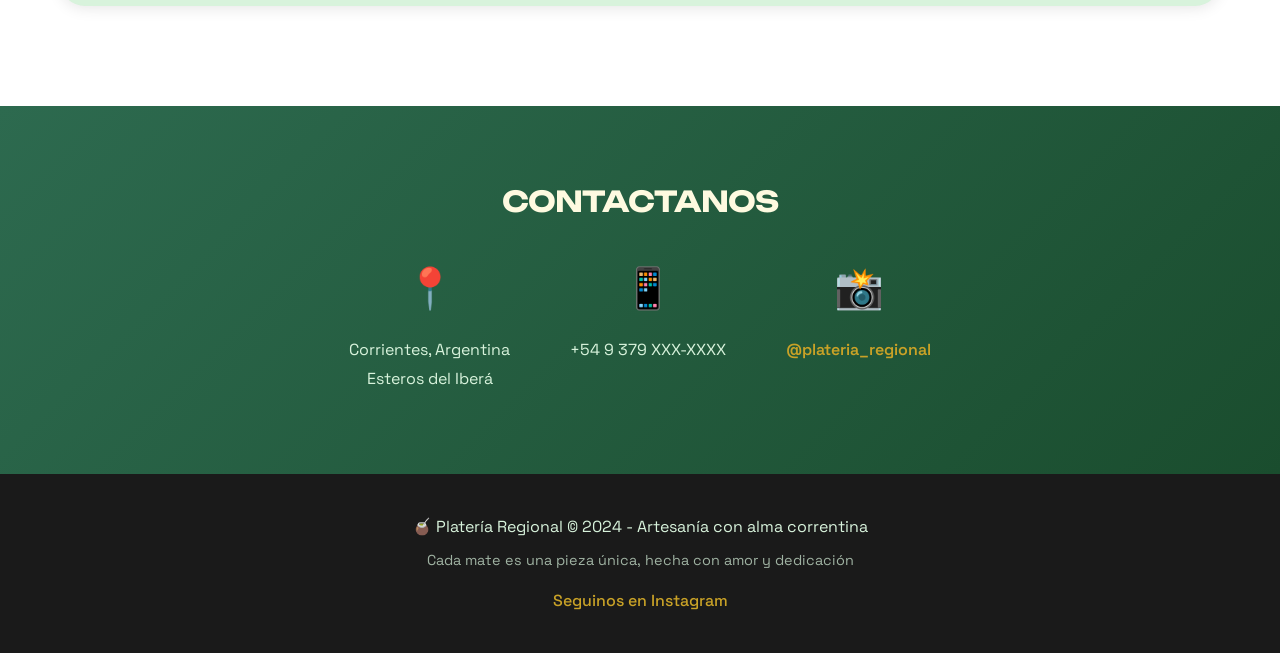
==== commit 749880e6: "refactor: HTML configurador — 4 pasos, 3 modelos reales, elimina paso Tamaño" ====
--- a/index.html
+++ b/index.html
@@ -113,55 +113,51 @@
             <div class="progress-bar">
                 <div class="progress-step active" data-step="1">
                     <div class="step-number">1</div>
-                    <span>Tamaño</span>
+                    <span>Modelo</span>
                 </div>
                 <div class="progress-line"></div>
                 <div class="progress-step" data-step="2">
                     <div class="step-number">2</div>
-                    <span>Modelo</span>
+                    <span>Letras</span>
                 </div>
                 <div class="progress-line"></div>
                 <div class="progress-step" data-step="3">
                     <div class="step-number">3</div>
-                    <span>Letras</span>
+                    <span>Bombilla</span>
                 </div>
                 <div class="progress-line"></div>
                 <div class="progress-step" data-step="4">
                     <div class="step-number">4</div>
-                    <span>Bombilla</span>
-                </div>
-                <div class="progress-line"></div>
-                <div class="progress-step" data-step="5">
-                    <div class="step-number">5</div>
                     <span>Resumen</span>
                 </div>
             </div>
 
             <!-- Configurator Steps -->
             <div class="configurator-content">
-                <!-- Paso 1: Tamaño del Mate -->
+
+                <!-- Paso 1: Modelo -->
                 <div class="config-step active" id="step1">
-                    <h3>Elegí el tamaño de tu mate</h3>
-                    <div class="options-grid size-options">
-                        <div class="option-card-img" data-value="chico" data-price="8000">
-                            <img src="https://images.unsplash.com/photo-1544787219-7f47ccb76574?w=400&h=300&fit=crop&q=80" alt="Mate Chico" class="card-img">
-                            <div class="card-content">
-                                <h4>Chico</h4>
-                                <p>Ideal para mates cortos y personales</p>
-                            </div>
-                        </div>
-                        <div class="option-card-img" data-value="mediano" data-price="12000">
-                            <img src="https://images.unsplash.com/photo-1558618666-fcd25c85cd64?w=400&h=300&fit=crop&q=80" alt="Mate Mediano" class="card-img">
-                            <div class="card-content">
-                                <h4>Mediano</h4>
-                                <p>El clásico, perfecto para el día a día</p>
-                            </div>
-                        </div>
-                        <div class="option-card-img" data-value="grande" data-price="16000">
-                            <img src="https://images.unsplash.com/photo-1504674900247-0877df9cc836?w=400&h=300&fit=crop&q=80" alt="Mate Grande" class="card-img">
-                            <div class="card-content">
-                                <h4>Grande</h4>
-                                <p>Para rondas largas con amigos</p>
+                    <h3>Elegí tu modelo</h3>
+                    <div class="options-grid model-options">
+                        <div class="option-card-img" data-value="clasico" data-price="30000">
+                            <img src="https://images.unsplash.com/photo-1544787219-7f47ccb76574?w=400&h=300&fit=crop&q=80" alt="Mate Clásico" class="card-img">
+                            <div class="card-content">
+                                <h4>Clásico</h4>
+                                <p>Porongo natural con boca y base en alpaca lisa. Podés agregar personalización en el siguiente paso.</p>
+                            </div>
+                        </div>
+                        <div class="option-card-img" data-value="tradicional" data-price="40000">
+                            <img src="https://images.unsplash.com/photo-1559056199-641a0ac8b55e?w=400&h=300&fit=crop&q=80" alt="Mate Tradicional Correntino" class="card-img">
+                            <div class="card-content">
+                                <h4>Tradicional Correntino</h4>
+                                <p>Porongo natural con boca y base de alpaca con diseños típicos. Incluye personalización con iniciales.</p>
+                            </div>
+                        </div>
+                        <div class="option-card-img" data-value="premium" data-price="50000">
+                            <img src="https://images.unsplash.com/photo-1578985545062-69928b1d9587?w=400&h=300&fit=crop&q=80" alt="Mate Premium Personalizado" class="card-img">
+                            <div class="card-content">
+                                <h4>Premium Personalizado</h4>
+                                <p>Porongo forrado en cuero con boca y base de alpaca con diseño. Incluye personalización con iniciales o logo.</p>
                             </div>
                         </div>
                     </div>
@@ -170,40 +166,8 @@
                     </div>
                 </div>
 
-                <!-- Paso 2: Modelo -->
+                <!-- Paso 2: Letras -->
                 <div class="config-step" id="step2">
-                    <h3>Elegí el modelo</h3>
-                    <div class="options-grid model-options">
-                        <div class="option-card-img" data-value="basico" data-price="5000">
-                            <img src="https://images.unsplash.com/photo-1559056199-641a0ac8b55e?w=400&h=300&fit=crop&q=80" alt="Modelo Básico" class="card-img">
-                            <div class="card-content">
-                                <h4>Básico</h4>
-                                <p>Detalles sutiles y elegantes</p>
-                            </div>
-                        </div>
-                        <div class="option-card-img" data-value="clasico" data-price="9000">
-                            <img src="https://images.unsplash.com/photo-1544787219-7f47ccb76574?w=400&h=300&fit=crop&q=80" alt="Modelo Clásico" class="card-img">
-                            <div class="card-content">
-                                <h4>Clásico</h4>
-                                <p>Equilibrio perfecto entre tradición y diseño</p>
-                            </div>
-                        </div>
-                        <div class="option-card-img" data-value="premium" data-price="14000">
-                            <img src="https://images.unsplash.com/photo-1578985545062-69928b1d9587?w=400&h=300&fit=crop&q=80" alt="Modelo Premium" class="card-img">
-                            <div class="card-content">
-                                <h4>Premium</h4>
-                                <p>El máximo nivel de detalle y artesanía</p>
-                            </div>
-                        </div>
-                    </div>
-                    <div class="step-navigation">
-                        <button type="button" class="btn-prev" onclick="prevStep()">← Anterior</button>
-                        <button type="button" class="btn-next" onclick="nextStep()" disabled>Siguiente →</button>
-                    </div>
-                </div>
-
-                <!-- Paso 3: Letras -->
-                <div class="config-step" id="step3">
                     <h3>Personalizá con letras en las ligas</h3>
                     <div class="options-grid letter-options">
                         <div class="option-card simple-card" data-value="sin" data-price="0">
@@ -217,7 +181,7 @@
                             <div class="option-icon-large">🔤</div>
                             <div class="card-content">
                                 <h4>Con Letras</h4>
-                                <p>Hasta 3 caracteres en alpaca</p>
+                                <p>Hasta 3 caracteres en alpaca (+$2.500)</p>
                             </div>
                         </div>
                     </div>
@@ -233,8 +197,8 @@
                     </div>
                 </div>
 
-                <!-- Paso 4: Bombilla -->
-                <div class="config-step" id="step4">
+                <!-- Paso 3: Bombilla -->
+                <div class="config-step" id="step3">
                     <h3>Elegí tu bombilla</h3>
                     <div class="options-grid bombilla-options">
                         <div class="option-card-img" data-value="recta" data-price="4000">
@@ -258,8 +222,8 @@
                     </div>
                 </div>
 
-                <!-- Paso 5: Resumen y Formulario -->
-                <div class="config-step" id="step5">
+                <!-- Paso 4: Resumen y Formulario -->
+                <div class="config-step" id="step4">
                     <div class="summary-form-container">
                         <div class="order-summary">
                             <h3>Resumen de tu Mate</h3>
--- a/styles.css
+++ b/styles.css
@@ -86,11 +86,12 @@
 }
 
 .logo {
-    font-family: 'Playfair Display', serif;
+    font-family: 'Space Grotesk', sans-serif;
     font-size: 1.5rem;
-    font-weight: 700;
+    font-weight: 600;
     color: var(--crema);
     text-decoration: none;
+    letter-spacing: -0.02em;
 }
 
 .nav-links {
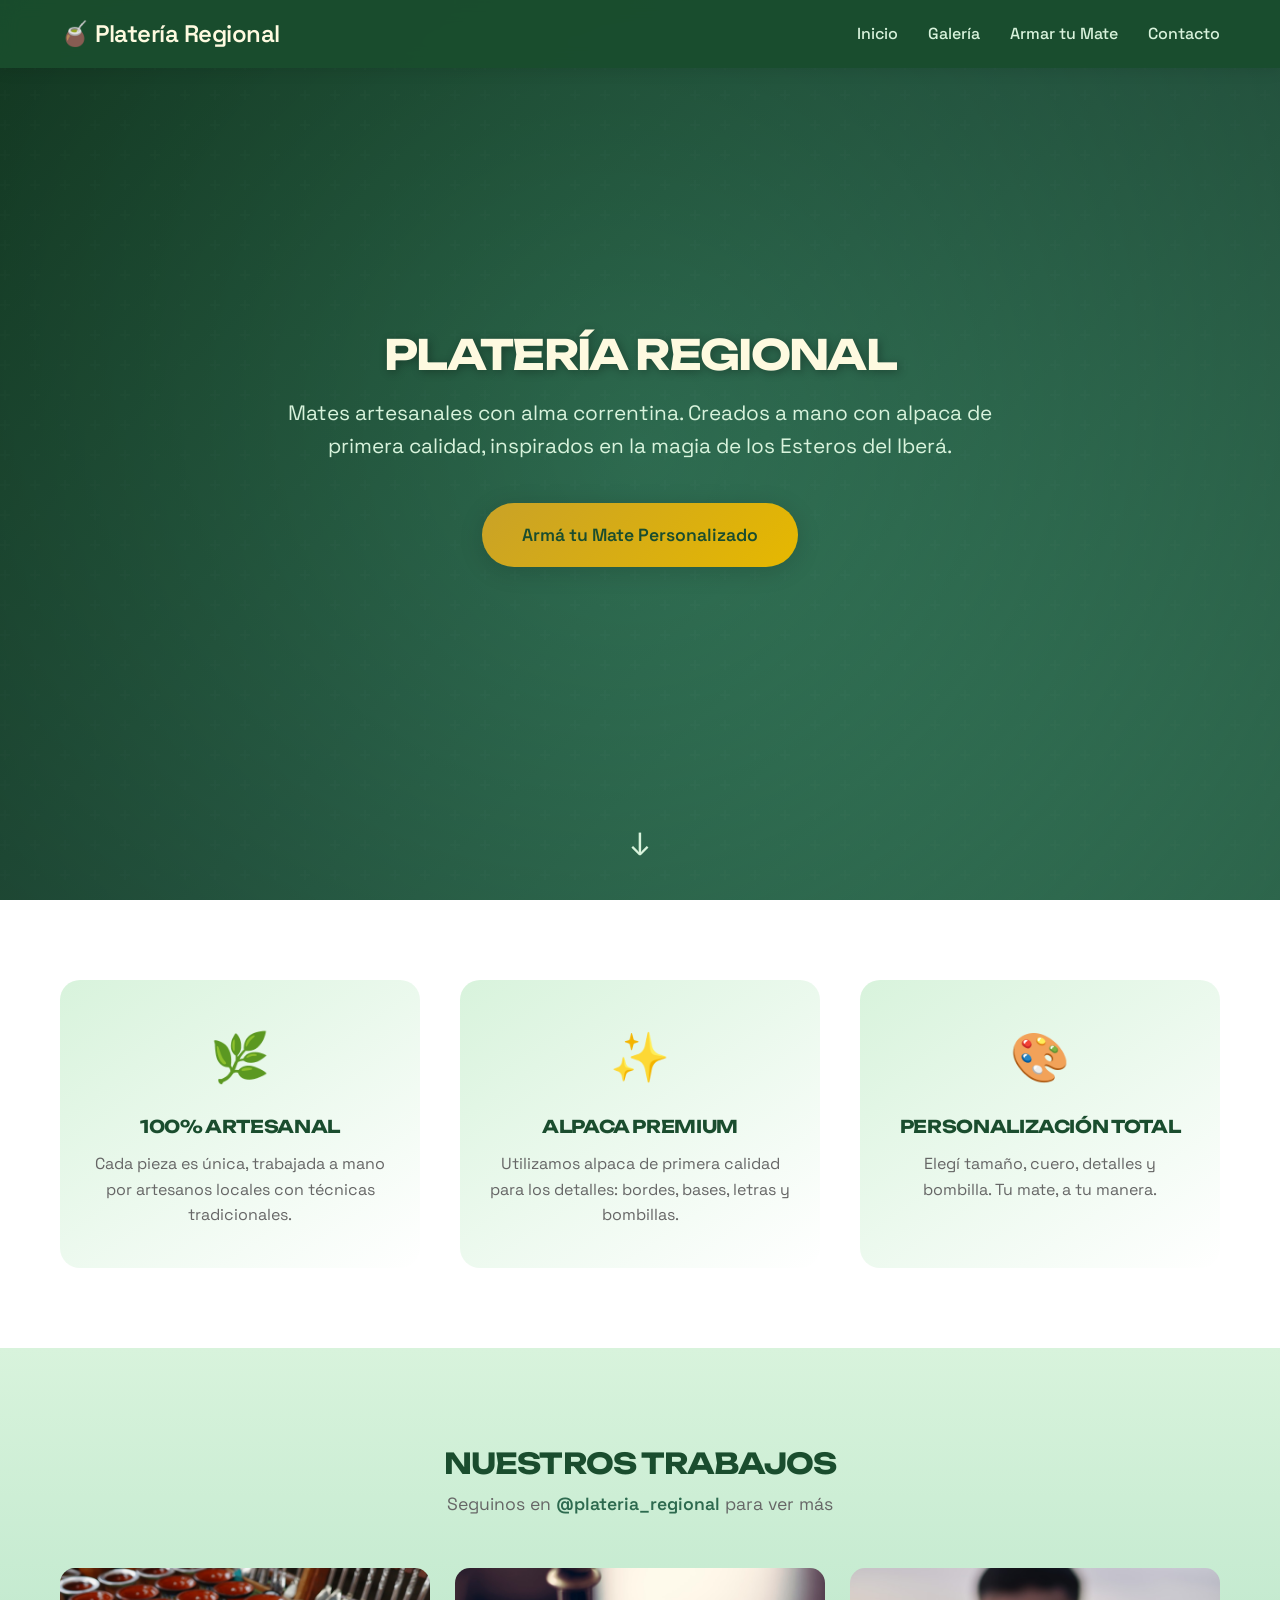
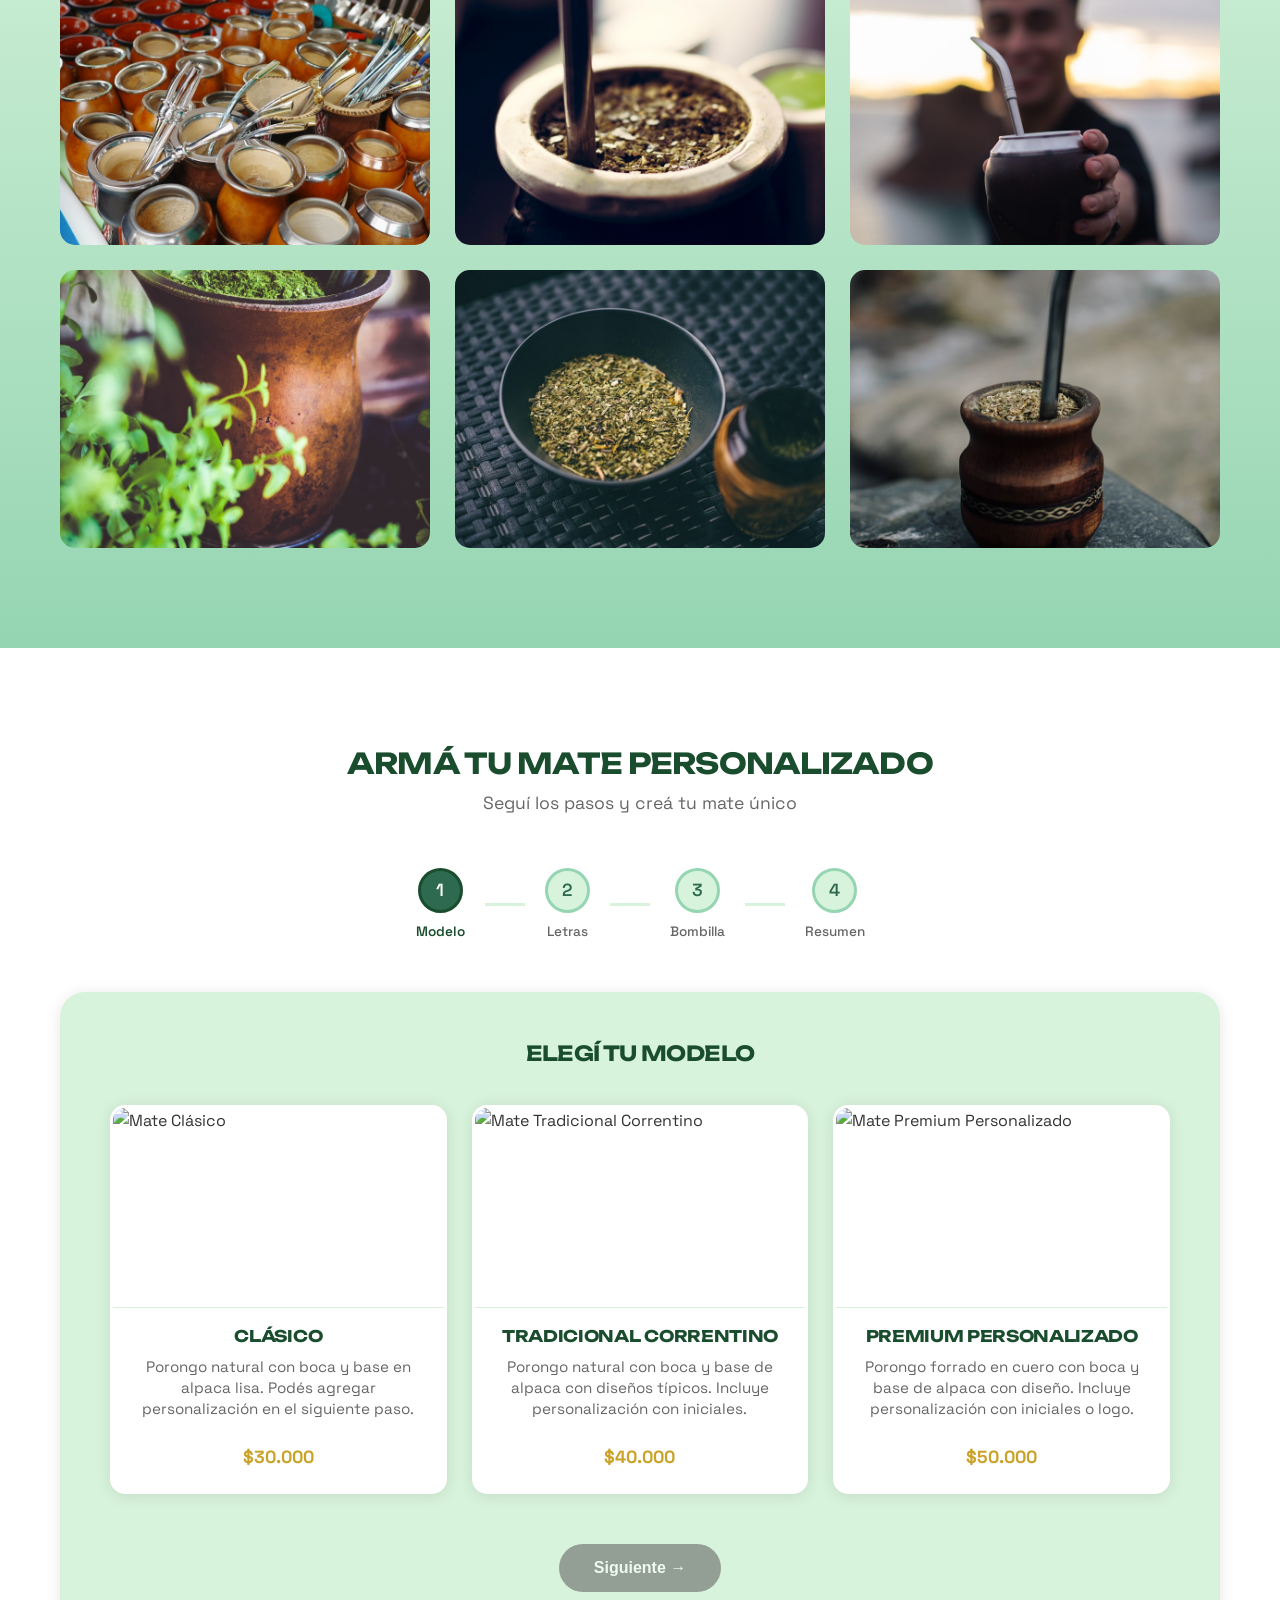
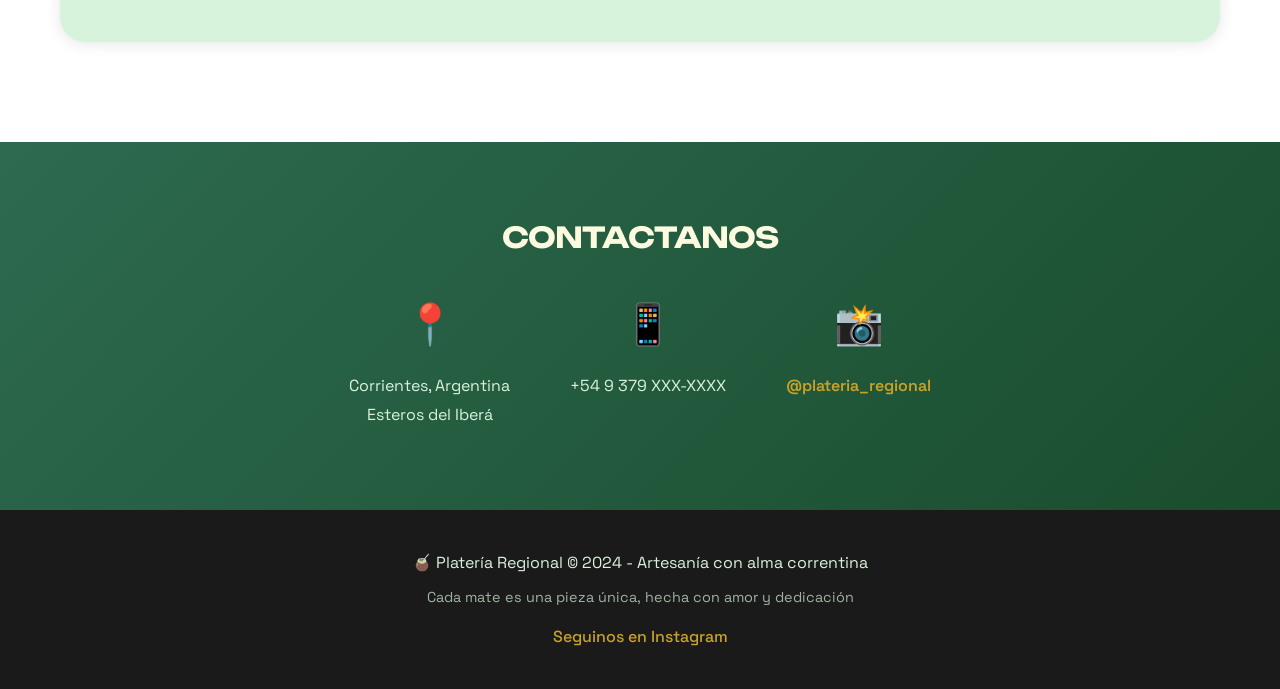
==== commit 71982020: "feat: mostrar precios en cards del configurador" ====
--- a/index.html
+++ b/index.html
@@ -144,6 +144,7 @@
                             <div class="card-content">
                                 <h4>Clásico</h4>
                                 <p>Porongo natural con boca y base en alpaca lisa. Podés agregar personalización en el siguiente paso.</p>
+                                <span class="card-price">$30.000</span>
                             </div>
                         </div>
                         <div class="option-card-img" data-value="tradicional" data-price="40000">
@@ -151,6 +152,7 @@
                             <div class="card-content">
                                 <h4>Tradicional Correntino</h4>
                                 <p>Porongo natural con boca y base de alpaca con diseños típicos. Incluye personalización con iniciales.</p>
+                                <span class="card-price">$40.000</span>
                             </div>
                         </div>
                         <div class="option-card-img" data-value="premium" data-price="50000">
@@ -158,6 +160,7 @@
                             <div class="card-content">
                                 <h4>Premium Personalizado</h4>
                                 <p>Porongo forrado en cuero con boca y base de alpaca con diseño. Incluye personalización con iniciales o logo.</p>
+                                <span class="card-price">$50.000</span>
                             </div>
                         </div>
                     </div>
@@ -175,13 +178,15 @@
                             <div class="card-content">
                                 <h4>Sin Letras</h4>
                                 <p>Diseño limpio sin personalización</p>
+                                <span class="card-price">Incluido</span>
                             </div>
                         </div>
                         <div class="option-card simple-card" data-value="con" data-price="2500">
                             <div class="option-icon-large">🔤</div>
                             <div class="card-content">
                                 <h4>Con Letras</h4>
-                                <p>Hasta 3 caracteres en alpaca (+$2.500)</p>
+                                <p>Hasta 3 caracteres en alpaca</p>
+                                <span class="card-price">+$2.500</span>
                             </div>
                         </div>
                     </div>
@@ -206,6 +211,7 @@
                             <div class="card-content">
                                 <h4>Recta</h4>
                                 <p>Diseño tradicional y directo</p>
+                                <span class="card-price">$4.000</span>
                             </div>
                         </div>
                         <div class="option-card-img" data-value="curvada" data-price="4500">
@@ -213,6 +219,7 @@
                             <div class="card-content">
                                 <h4>Curvada</h4>
                                 <p>Mayor comodidad al cebar</p>
+                                <span class="card-price">$4.500</span>
                             </div>
                         </div>
                     </div>
--- a/styles.css
+++ b/styles.css
@@ -564,10 +564,10 @@
 
 .card-price, .option-card .price {
     display: block;
-    font-size: 1.25rem;
+    font-size: 1.1rem;
     font-weight: 700;
-    color: var(--verde-medio);
-    margin-top: auto;
+    color: var(--dorado);
+    margin-top: 8px;
 }
 
 /* Letter Input */
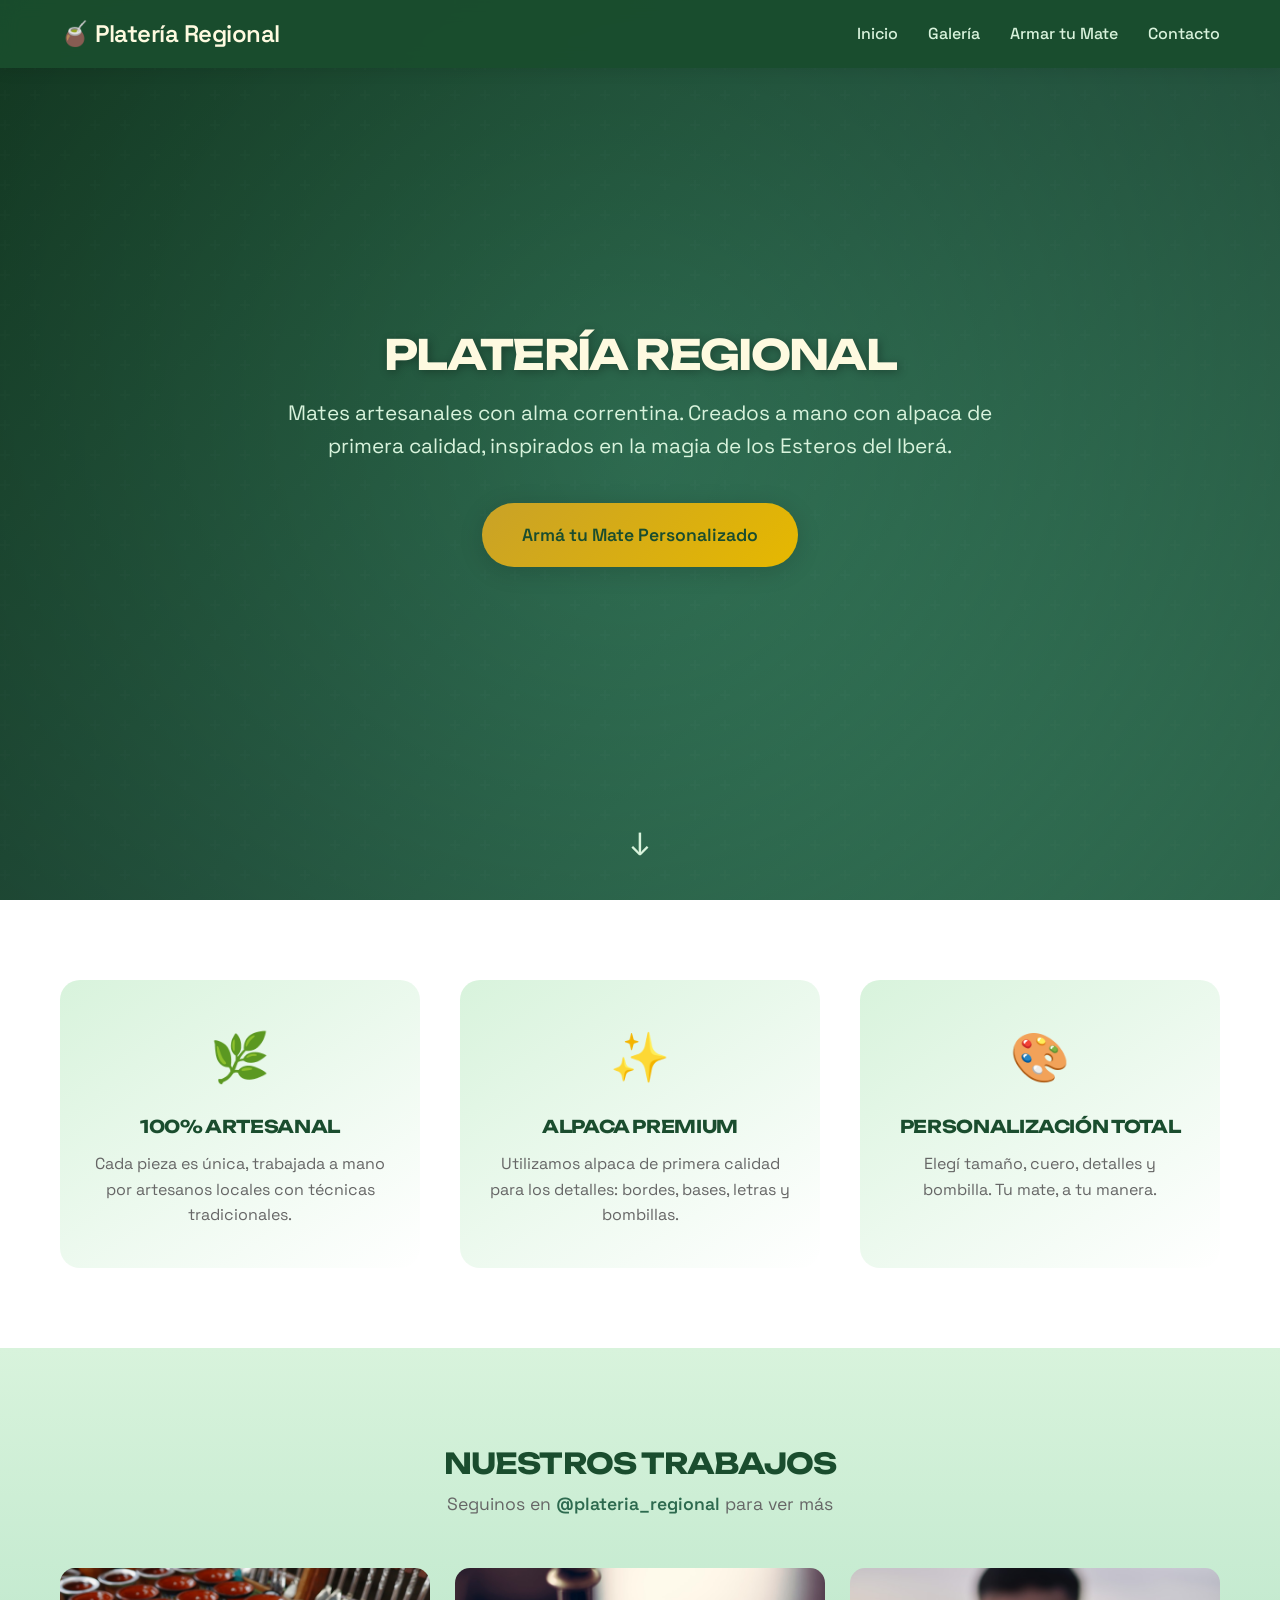
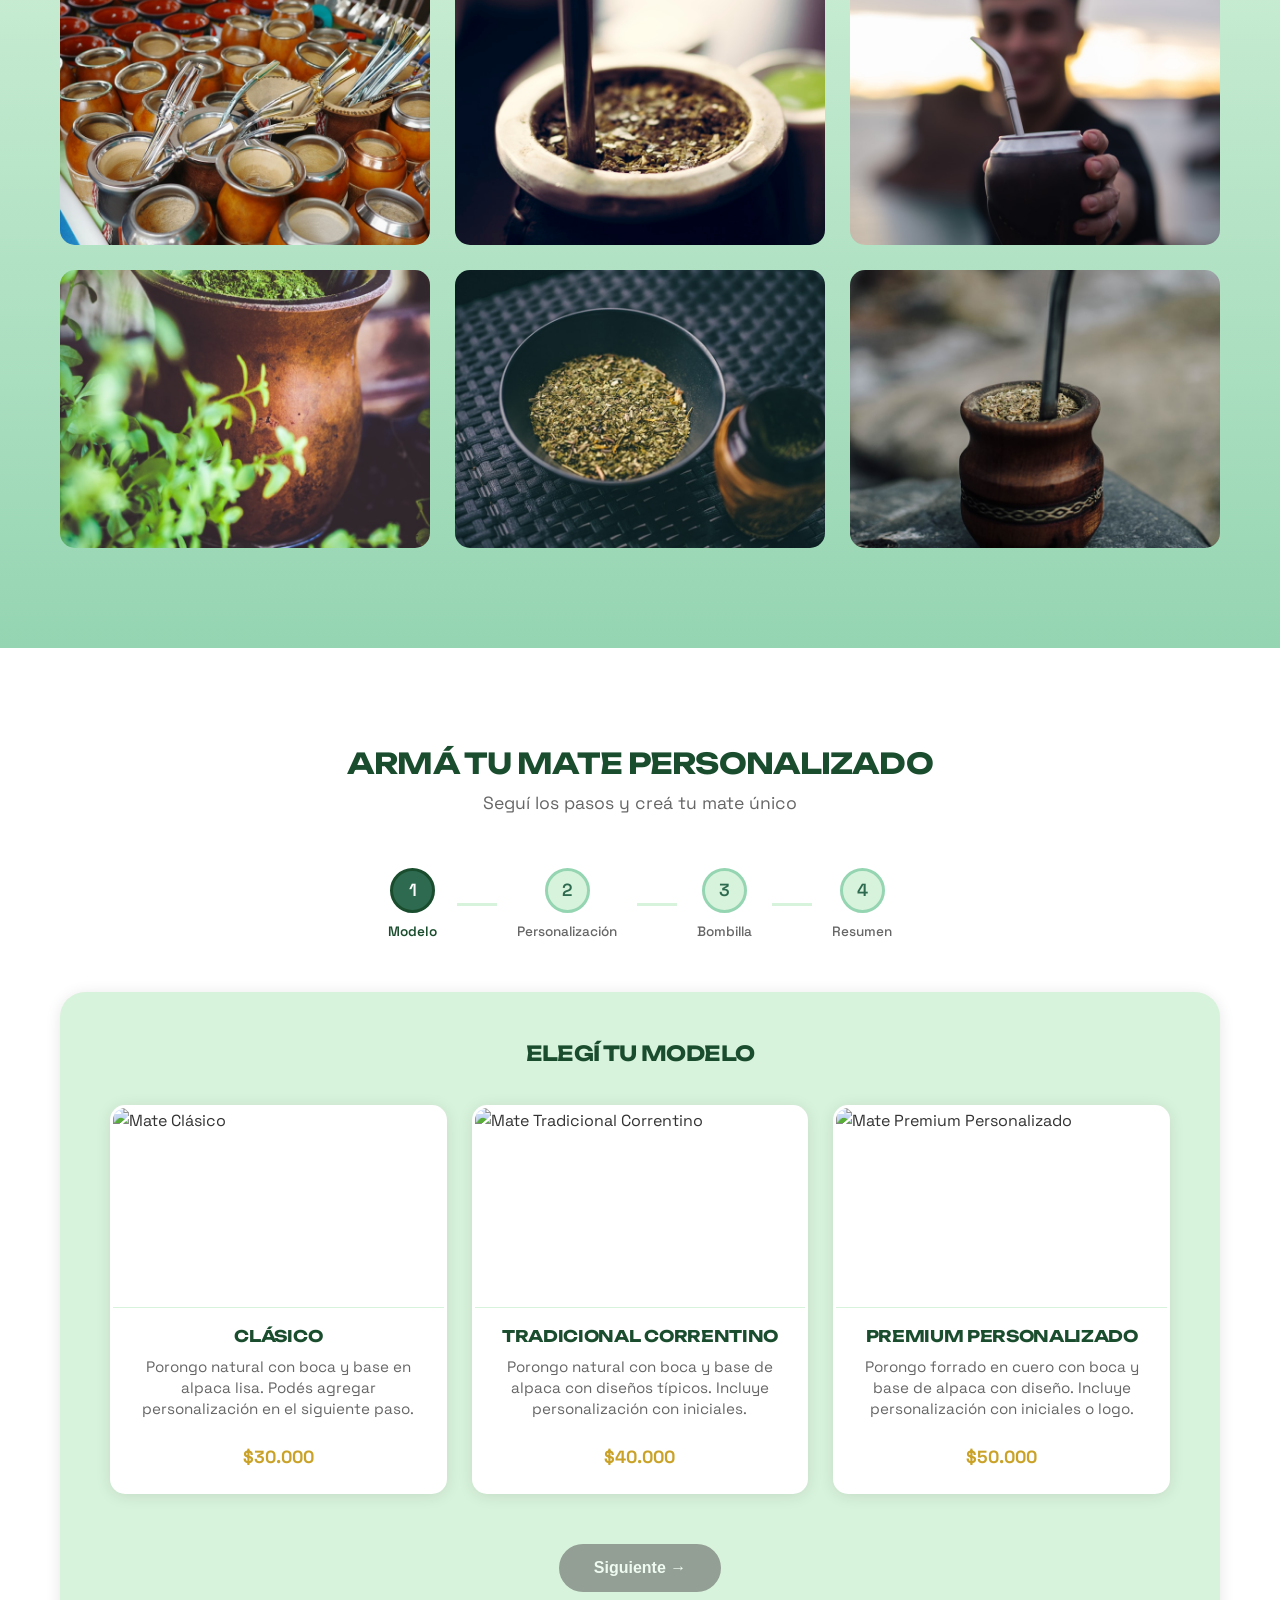
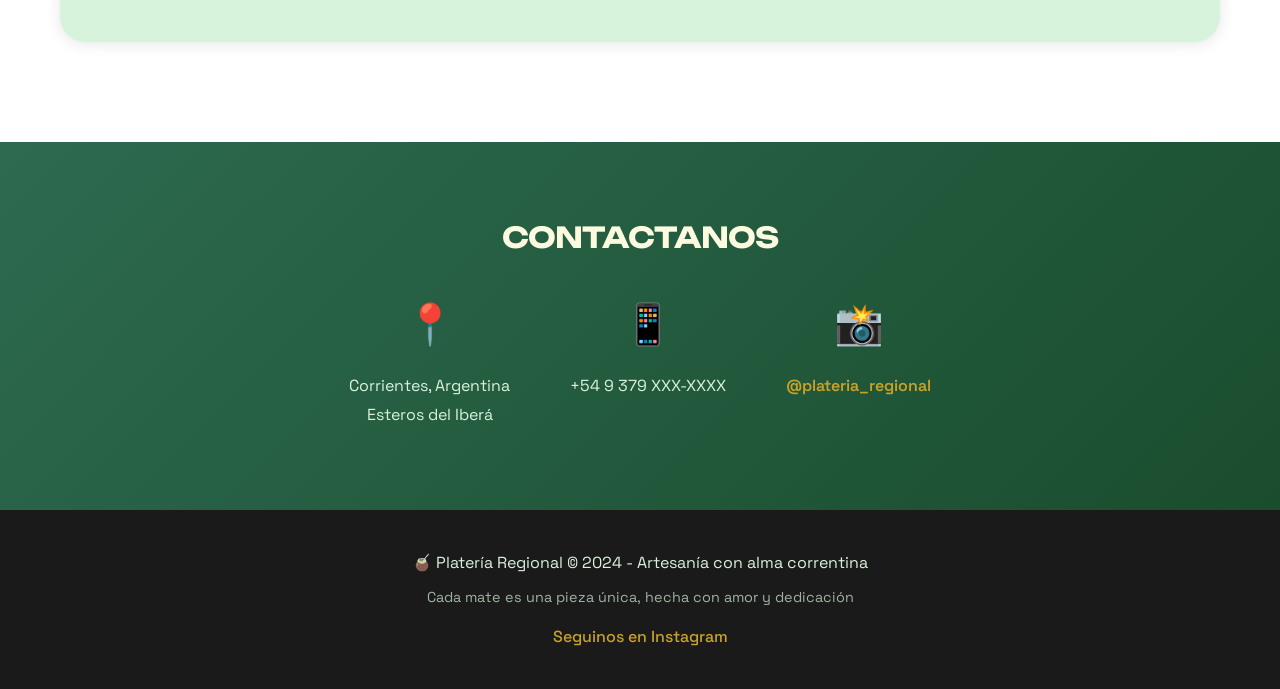
==== commit 98674e2d: "feat: paso 2 Personalización y paso 3 Bombilla con sub-secciones - Paso 2: 3 sub-secciones (lazos/he" ====
--- a/index.html
+++ b/index.html
@@ -118,7 +118,7 @@
                 <div class="progress-line"></div>
                 <div class="progress-step" data-step="2">
                     <div class="step-number">2</div>
-                    <span>Letras</span>
+                    <span>Personalización</span>
                 </div>
                 <div class="progress-line"></div>
                 <div class="progress-step" data-step="3">
@@ -169,31 +169,121 @@
                     </div>
                 </div>
 
-                <!-- Paso 2: Letras -->
+                <!-- Paso 2: Personalización -->
                 <div class="config-step" id="step2">
-                    <h3>Personalizá con letras en las ligas</h3>
-                    <div class="options-grid letter-options">
-                        <div class="option-card simple-card" data-value="sin" data-price="0">
-                            <div class="option-icon-large">🚫</div>
-                            <div class="card-content">
-                                <h4>Sin Letras</h4>
-                                <p>Diseño limpio sin personalización</p>
-                                <span class="card-price">Incluido</span>
-                            </div>
-                        </div>
-                        <div class="option-card simple-card" data-value="con" data-price="2500">
-                            <div class="option-icon-large">🔤</div>
-                            <div class="card-content">
-                                <h4>Con Letras</h4>
-                                <p>Hasta 3 caracteres en alpaca</p>
-                                <span class="card-price">+$2.500</span>
-                            </div>
-                        </div>
-                    </div>
-
-                    <div class="letter-input hidden" id="ligasLetraInput">
-                        <label>Ingresá tus iniciales (máx 3):</label>
-                        <input type="text" id="letrasTexto" maxlength="3" placeholder="ABC">
+                    <h3>Personalizá tu mate</h3>
+
+                    <!-- Sub-sección: Lazos y hebilla -->
+                    <div class="config-subsection">
+                        <h4 class="subsection-title">Lazos y hebilla</h4>
+                        <div class="options-grid options-grid-4" data-group="lazos">
+                            <div class="option-card simple-card" data-category="lazos" data-value="simple" data-price="0">
+                                <div class="option-icon-large">🎀</div>
+                                <div class="card-content">
+                                    <h4>Simple</h4>
+                                    <p>Sin grabado</p>
+                                    <span class="card-price">Incluido</span>
+                                </div>
+                            </div>
+                            <div class="option-card simple-card" data-category="lazos" data-value="letras" data-price-clasico="5000" data-price-tradicional="5000" data-price-premium="0">
+                                <div class="option-icon-large">🔤</div>
+                                <div class="card-content">
+                                    <h4>1 a 3 letras</h4>
+                                    <p>Iniciales grabadas en alpaca</p>
+                                    <span class="card-price" id="precio-lazos-letras">+$5.000</span>
+                                </div>
+                            </div>
+                            <div class="option-card simple-card" data-category="lazos" data-value="nombre" data-price="5000">
+                                <div class="option-icon-large">✍️</div>
+                                <div class="card-content">
+                                    <h4>Nombre (hasta 5 letras)</h4>
+                                    <p>Nombre personalizado en alpaca</p>
+                                    <span class="card-price">+$5.000</span>
+                                </div>
+                            </div>
+                            <div class="option-card simple-card" data-category="lazos" data-value="nombre-logo" data-price="7500">
+                                <div class="option-icon-large">🏅</div>
+                                <div class="card-content">
+                                    <h4>Nombre + logo</h4>
+                                    <p>Nombre hasta 5 letras y logo</p>
+                                    <span class="card-price">+$7.500</span>
+                                </div>
+                            </div>
+                        </div>
+                        <div class="text-input-group hidden" id="lazosTextoGroup">
+                            <label>Ingresá las letras / nombre:</label>
+                            <input type="text" id="lazosTexto" maxlength="5" placeholder="ej: ABC o María">
+                        </div>
+                    </div>
+
+                    <!-- Sub-sección: Boca -->
+                    <div class="config-subsection">
+                        <h4 class="subsection-title">Boca</h4>
+                        <div class="options-grid options-grid-3" data-group="boca">
+                            <div class="option-card simple-card" data-category="boca" data-value="lisa" data-price="0">
+                                <div class="option-icon-large">⭕</div>
+                                <div class="card-content">
+                                    <h4>Lisa</h4>
+                                    <p>Acabado liso tradicional</p>
+                                    <span class="card-price">Incluido</span>
+                                </div>
+                            </div>
+                            <div class="option-card simple-card" data-category="boca" data-value="lisa-nombre" data-price="3000">
+                                <div class="option-icon-large">🔡</div>
+                                <div class="card-content">
+                                    <h4>Lisa con nombre</h4>
+                                    <p>Boca lisa con nombre grabado</p>
+                                    <span class="card-price">+$3.000</span>
+                                </div>
+                            </div>
+                            <div class="option-card simple-card" data-category="boca" data-value="labrada" data-price="2000">
+                                <div class="option-icon-large">🌿</div>
+                                <div class="card-content">
+                                    <h4>Labrada</h4>
+                                    <p>Diseño tallado en alpaca</p>
+                                    <span class="card-price">+$2.000</span>
+                                </div>
+                            </div>
+                        </div>
+                        <div class="text-input-group hidden" id="bocaNombreGroup">
+                            <label>Ingresá el nombre para la boca:</label>
+                            <input type="text" id="bocaNombre" maxlength="10" placeholder="ej: Juan">
+                        </div>
+                    </div>
+
+                    <!-- Sub-sección: Base -->
+                    <div class="config-subsection">
+                        <h4 class="subsection-title">Base</h4>
+                        <div class="options-grid options-grid-3" data-group="base">
+                            <div class="option-card simple-card" data-category="base" data-value="lisa" data-price="0">
+                                <div class="option-icon-large">🔵</div>
+                                <div class="card-content">
+                                    <h4>Lisa</h4>
+                                    <p>Acabado liso tradicional</p>
+                                    <span class="card-price">Incluido</span>
+                                </div>
+                            </div>
+                            <div class="option-card simple-card" data-category="base" data-value="lisa-nombre" data-price="3000">
+                                <div class="option-icon-large">🔡</div>
+                                <div class="card-content">
+                                    <h4>Lisa con nombre</h4>
+                                    <p>Base lisa con nombre grabado</p>
+                                    <span class="card-price">+$3.000</span>
+                                </div>
+                            </div>
+                            <div class="option-card simple-card" data-category="base" data-value="labrada" data-price="2000">
+                                <div class="option-icon-large">🌾</div>
+                                <div class="card-content">
+                                    <h4>Labrada</h4>
+                                    <p>Diseño tallado en alpaca</p>
+                                    <span class="card-price">+$2.000</span>
+                                </div>
+                            </div>
+                        </div>
+                        <div class="text-input-group hidden" id="baseNombreGroup">
+                            <label>Ingresá el nombre para la base:</label>
+                            <input type="text" id="baseNombre" maxlength="10" placeholder="ej: Juan">
+                        </div>
                     </div>
 
                     <div class="step-navigation">
@@ -205,24 +295,107 @@
                 <!-- Paso 3: Bombilla -->
                 <div class="config-step" id="step3">
                     <h3>Elegí tu bombilla</h3>
-                    <div class="options-grid bombilla-options">
-                        <div class="option-card-img" data-value="recta" data-price="4000">
-                            <img src="https://images.unsplash.com/photo-1556909114-f6e7ad7d3136?w=400&h=300&fit=crop&q=80" alt="Bombilla Recta" class="card-img">
-                            <div class="card-content">
-                                <h4>Recta</h4>
-                                <p>Diseño tradicional y directo</p>
-                                <span class="card-price">$4.000</span>
-                            </div>
-                        </div>
-                        <div class="option-card-img" data-value="curvada" data-price="4500">
-                            <img src="https://images.unsplash.com/photo-1556909172-54557c7e4fb7?w=400&h=300&fit=crop&q=80" alt="Bombilla Curvada" class="card-img">
-                            <div class="card-content">
-                                <h4>Curvada</h4>
-                                <p>Mayor comodidad al cebar</p>
-                                <span class="card-price">$4.500</span>
-                            </div>
-                        </div>
-                    </div>
+
+                    <!-- Sub-sección 1: Forma (obligatorio) -->
+                    <div class="config-subsection">
+                        <h4 class="subsection-title">Forma</h4>
+                        <div class="options-grid bombilla-options" data-group="forma">
+                            <div class="option-card-img" data-category="forma" data-value="recta" data-price="4000">
+                                <img src="https://images.unsplash.com/photo-1556909114-f6e7ad7d3136?w=400&h=300&fit=crop&q=80" alt="Bombilla Recta" class="card-img">
+                                <div class="card-content">
+                                    <h4>Recta</h4>
+                                    <p>Diseño tradicional y directo</p>
+                                    <span class="card-price">$4.000</span>
+                                </div>
+                            </div>
+                            <div class="option-card-img" data-category="forma" data-value="curvada" data-price="4500">
+                                <img src="https://images.unsplash.com/photo-1556909172-54557c7e4fb7?w=400&h=300&fit=crop&q=80" alt="Bombilla Curvada" class="card-img">
+                                <div class="card-content">
+                                    <h4>Curvada</h4>
+                                    <p>Mayor comodidad al cebar</p>
+                                    <span class="card-price">$4.500</span>
+                                </div>
+                            </div>
+                        </div>
+                    </div>
+
+                    <!-- Sub-sección 2: Esferas -->
+                    <div class="config-subsection">
+                        <h4 class="subsection-title">Esferas decorativas</h4>
+                        <div class="options-grid options-grid-3" data-group="esferas">
+                            <div class="option-card simple-card" data-category="esferas" data-value="simple" data-price="0">
+                                <div class="option-icon-large">➖</div>
+                                <div class="card-content">
+                                    <h4>Sin esferas</h4>
+                                    <p>Bombilla tradicional</p>
+                                    <span class="card-price">Incluido</span>
+                                </div>
+                            </div>
+                            <div class="option-card simple-card" data-category="esferas" data-value="1-esfera" data-price="1000">
+                                <div class="option-icon-large">🔮</div>
+                                <div class="card-content">
+                                    <h4>1 esfera</h4>
+                                    <p>Una esfera decorativa en alpaca</p>
+                                    <span class="card-price">+$1.000</span>
+                                </div>
+                            </div>
+                            <div class="option-card simple-card" data-category="esferas" data-value="2-esferas" data-price="2000">
+                                <div class="option-icon-large">✨</div>
+                                <div class="card-content">
+                                    <h4>2 esferas</h4>
+                                    <p>Dos esferas decorativas en alpaca</p>
+                                    <span class="card-price">+$2.000</span>
+                                </div>
+                            </div>
+                        </div>
+                    </div>
+
+                    <!-- Sub-sección 3: Tipo -->
+                    <div class="config-subsection">
+                        <h4 class="subsection-title">Tipo de filtro</h4>
+                        <div class="options-grid options-grid-3" data-group="tipo-bombilla">
+                            <div class="option-card simple-card" data-category="tipo-bombilla" data-value="tradicional" data-price="0">
+                                <div class="option-icon-large">🧉</div>
+                                <div class="card-content">
+                                    <h4>Tradicional</h4>
+                                    <p>Filtro clásico argentino</p>
+                                    <span class="card-price">Incluido</span>
+                                </div>
+                            </div>
+                            <div class="option-card simple-card" data-category="tipo-bombilla" data-value="uruguaya" data-price="0">
+                                <div class="option-icon-large">🌀</div>
+                                <div class="card-content">
+                                    <h4>Uruguaya</h4>
+                                    <p>Filtro estilo uruguayo</p>
+                                    <span class="card-price">Incluido</span>
+                                </div>
+                            </div>
+                        </div>
+                    </div>
+
+                    <!-- Sub-sección 4: Logo en bombilla -->
+                    <div class="config-subsection">
+                        <h4 class="subsection-title">Logo en bombilla</h4>
+                        <div class="options-grid options-grid-3" data-group="logo-bombilla">
+                            <div class="option-card simple-card" data-category="logo-bombilla" data-value="sin-logo" data-price="0">
+                                <div class="option-icon-large">🚫</div>
+                                <div class="card-content">
+                                    <h4>Sin logo</h4>
+                                    <p>Bombilla sin grabado</p>
+                                    <span class="card-price">Incluido</span>
+                                </div>
+                            </div>
+                            <div class="option-card simple-card" data-category="logo-bombilla" data-value="con-logo" data-price="2500">
+                                <div class="option-icon-large">🏅</div>
+                                <div class="card-content">
+                                    <h4>Con logo</h4>
+                                    <p>Logo grabado en la bombilla</p>
+                                    <span class="card-price">+$2.500</span>
+                                </div>
+                            </div>
+                        </div>
+                    </div>
+
                     <div class="step-navigation">
                         <button type="button" class="btn-prev" onclick="prevStep()">← Anterior</button>
                         <button type="button" class="btn-next" onclick="nextStep()" disabled>Ver Resumen →</button>
--- a/styles.css
+++ b/styles.css
@@ -1019,4 +1019,99 @@
         border-right: none;
         border-bottom: 1px solid var(--verde-palido);
     }
-}+}
+
+/* ============================
+   SUB-SECCIONES DEL CONFIGURADOR
+   ============================ */
+
+.config-subsection {
+    margin-bottom: 40px;
+    padding-bottom: 30px;
+    border-bottom: 1px solid var(--verde-menta);
+}
+
+.config-subsection:last-of-type {
+    border-bottom: none;
+    margin-bottom: 0;
+}
+
+.subsection-title {
+    font-size: 0.85rem;
+    font-weight: 700;
+    color: var(--verde-medio);
+    text-transform: uppercase;
+    letter-spacing: 0.05em;
+    margin-bottom: 20px;
+    padding-left: 4px;
+    border-left: 3px solid var(--dorado);
+    padding-left: 10px;
+}
+
+.options-grid-3 {
+    display: grid;
+    grid-template-columns: repeat(3, 1fr);
+    gap: 20px;
+    margin-bottom: 0;
+}
+
+.options-grid-4 {
+    display: grid;
+    grid-template-columns: repeat(4, 1fr);
+    gap: 20px;
+    margin-bottom: 0;
+}
+
+.text-input-group {
+    text-align: center;
+    margin-top: 20px;
+    background: white;
+    padding: 20px;
+    border-radius: 15px;
+    box-shadow: var(--sombra-suave);
+    max-width: 400px;
+    margin-left: auto;
+    margin-right: auto;
+}
+
+.text-input-group label {
+    display: block;
+    margin-bottom: 10px;
+    color: var(--gris-oscuro);
+    font-weight: 600;
+    font-size: 0.95rem;
+}
+
+.text-input-group input {
+    padding: 12px 20px;
+    font-size: 1.2rem;
+    text-align: center;
+    text-transform: uppercase;
+    border: 2px solid var(--verde-menta);
+    border-radius: 10px;
+    width: 100%;
+    max-width: 280px;
+    letter-spacing: 3px;
+    transition: var(--transicion);
+    font-family: 'Space Grotesk', sans-serif;
+}
+
+.text-input-group input:focus {
+    outline: none;
+    border-color: var(--verde-medio);
+    box-shadow: 0 0 0 4px rgba(45, 106, 79, 0.1);
+}
+
+@media (max-width: 768px) {
+    .options-grid-3,
+    .options-grid-4 {
+        grid-template-columns: repeat(2, 1fr);
+    }
+}
+
+@media (max-width: 480px) {
+    .options-grid-3,
+    .options-grid-4 {
+        grid-template-columns: 1fr;
+    }
+}
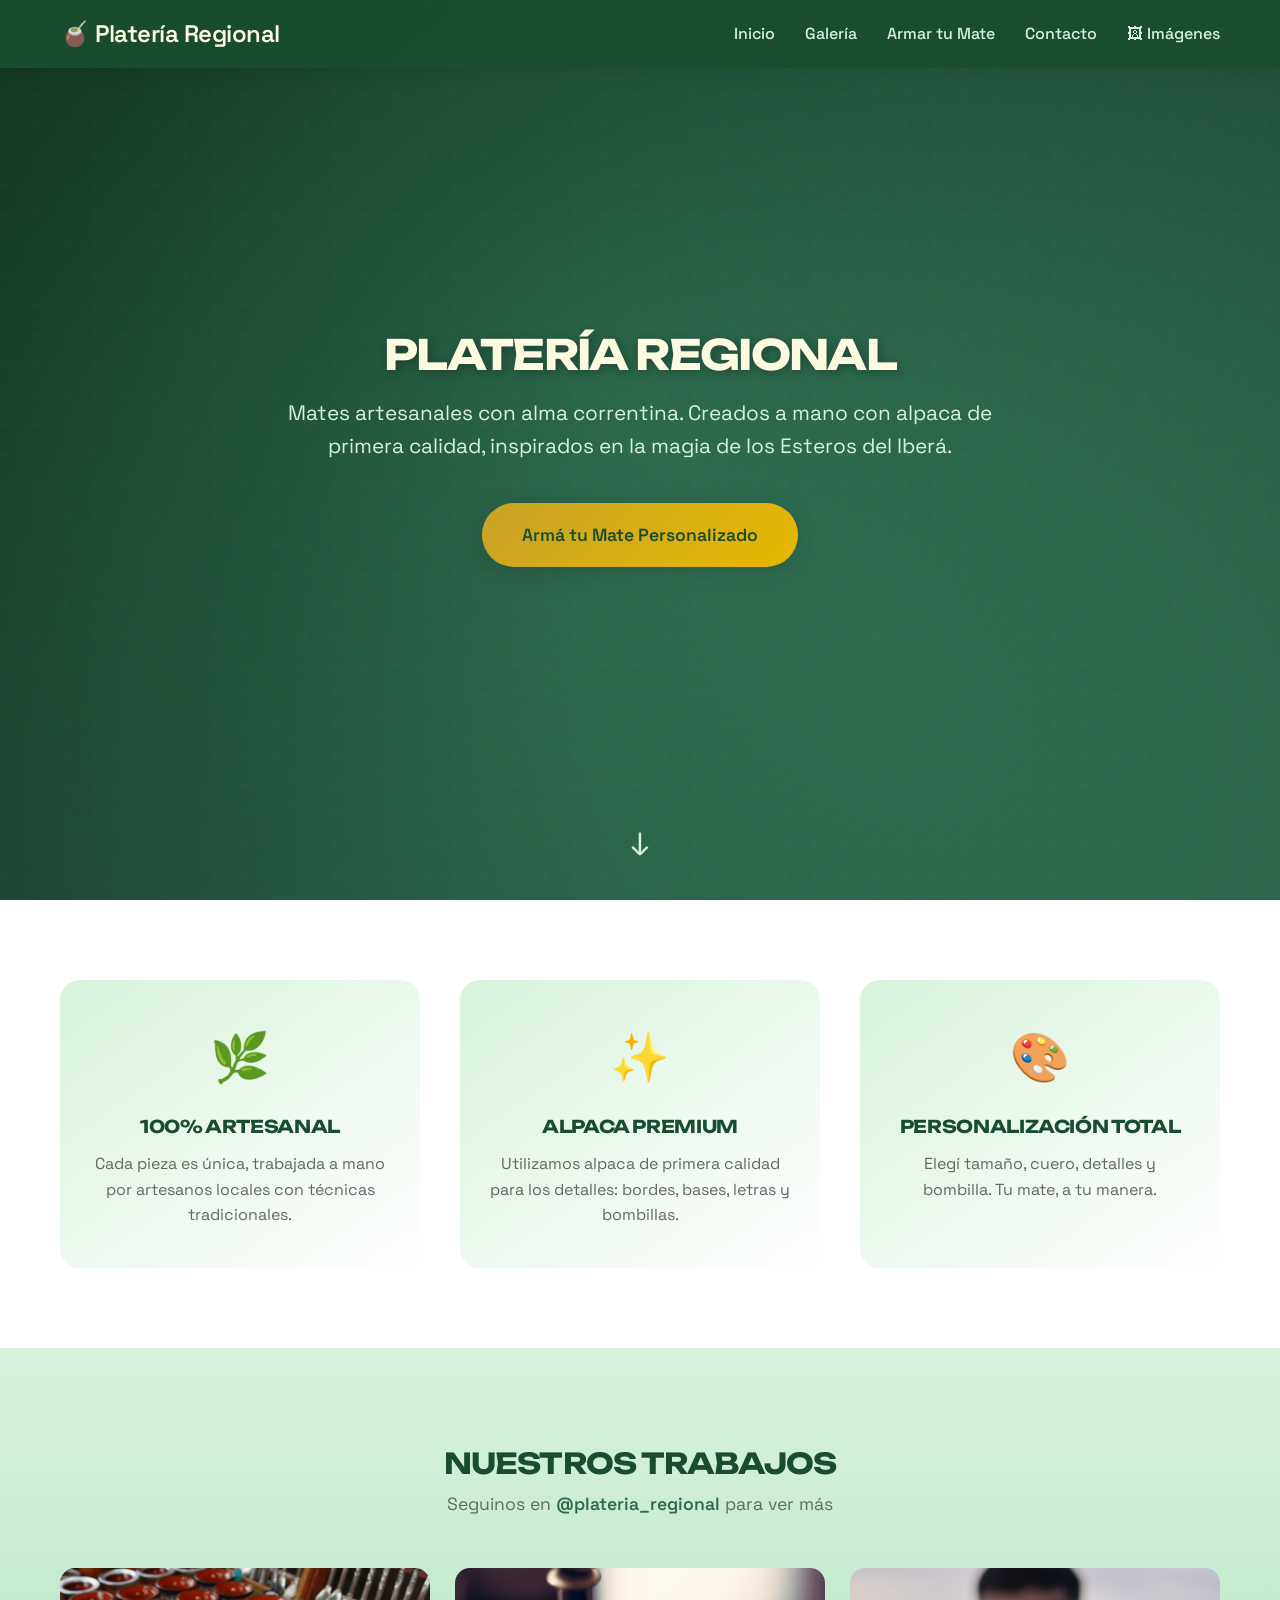
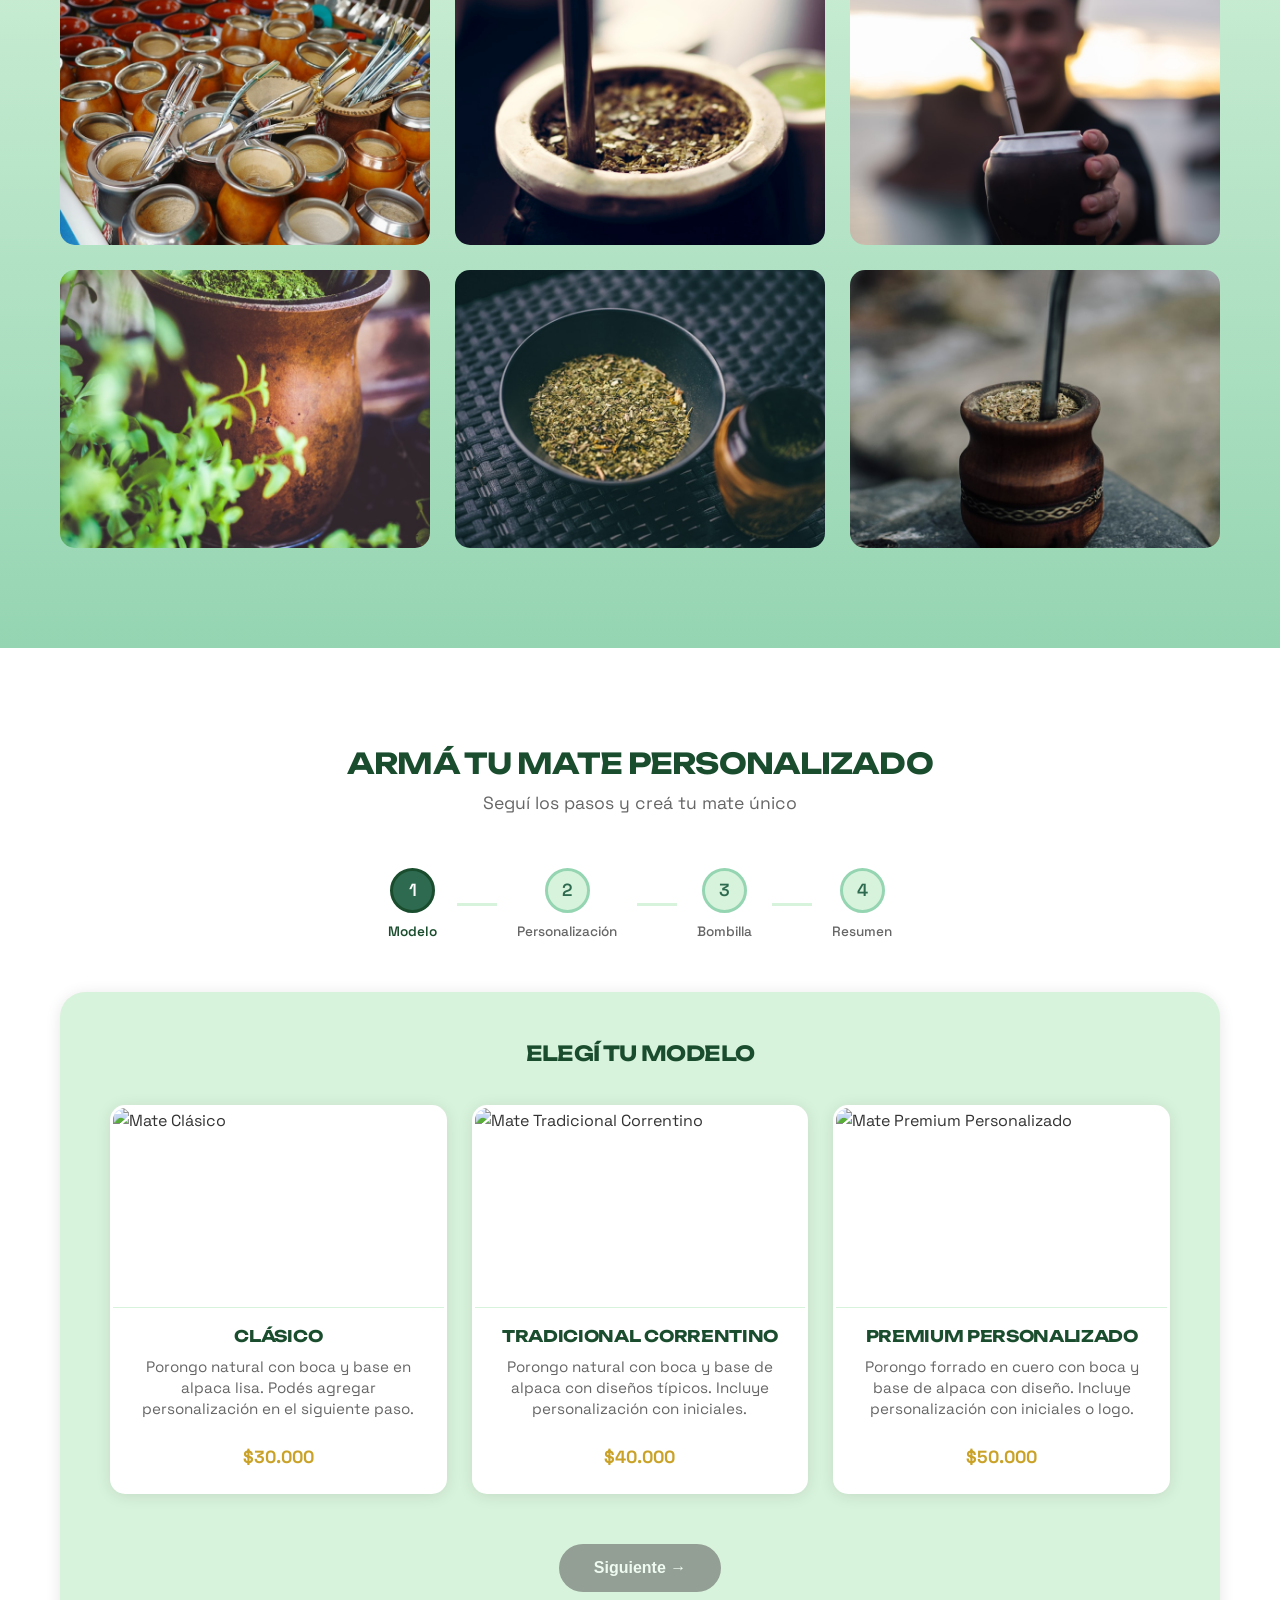
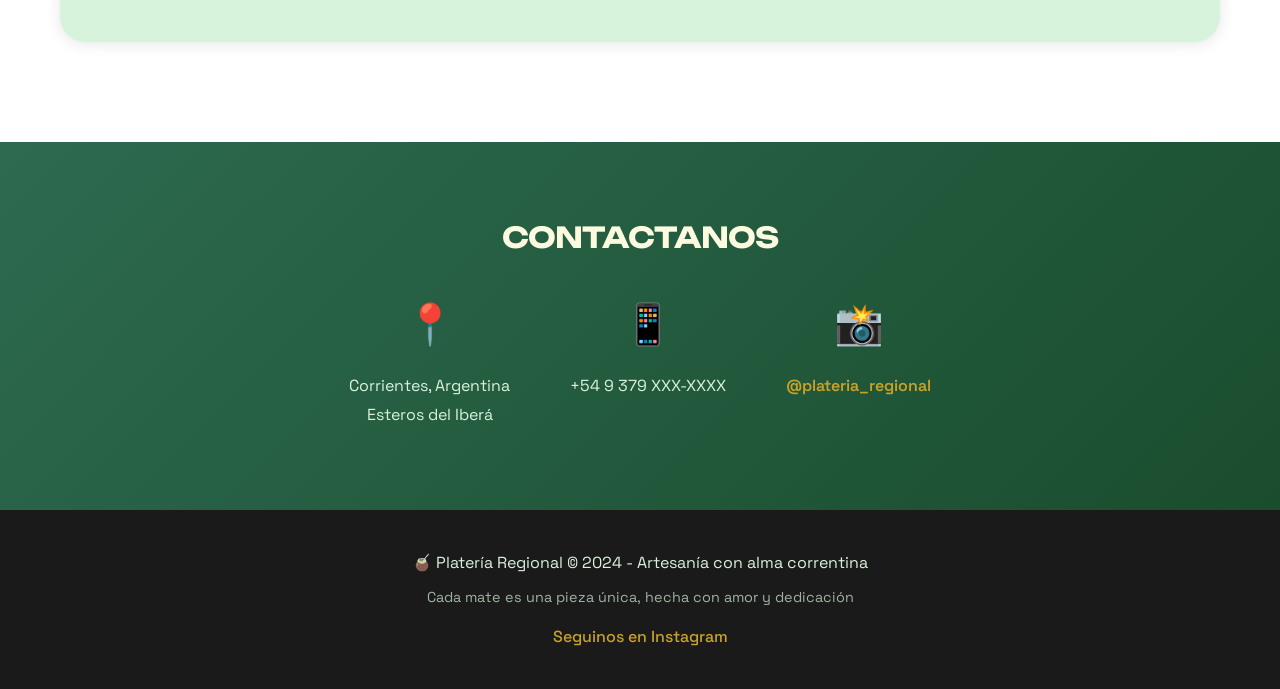
==== commit 81fa74bb: "feat: CSVs de configuración por paso + página galeria.html con listado de /images" ====
--- a/index.html
+++ b/index.html
@@ -19,6 +19,7 @@
                 <li><a href="#galeria">Galería</a></li>
                 <li><a href="#configurador">Armar tu Mate</a></li>
                 <li><a href="#contacto">Contacto</a></li>
+                <li><a href="galeria.html">🖼 Imágenes</a></li>
             </ul>
         </div>
     </nav>
